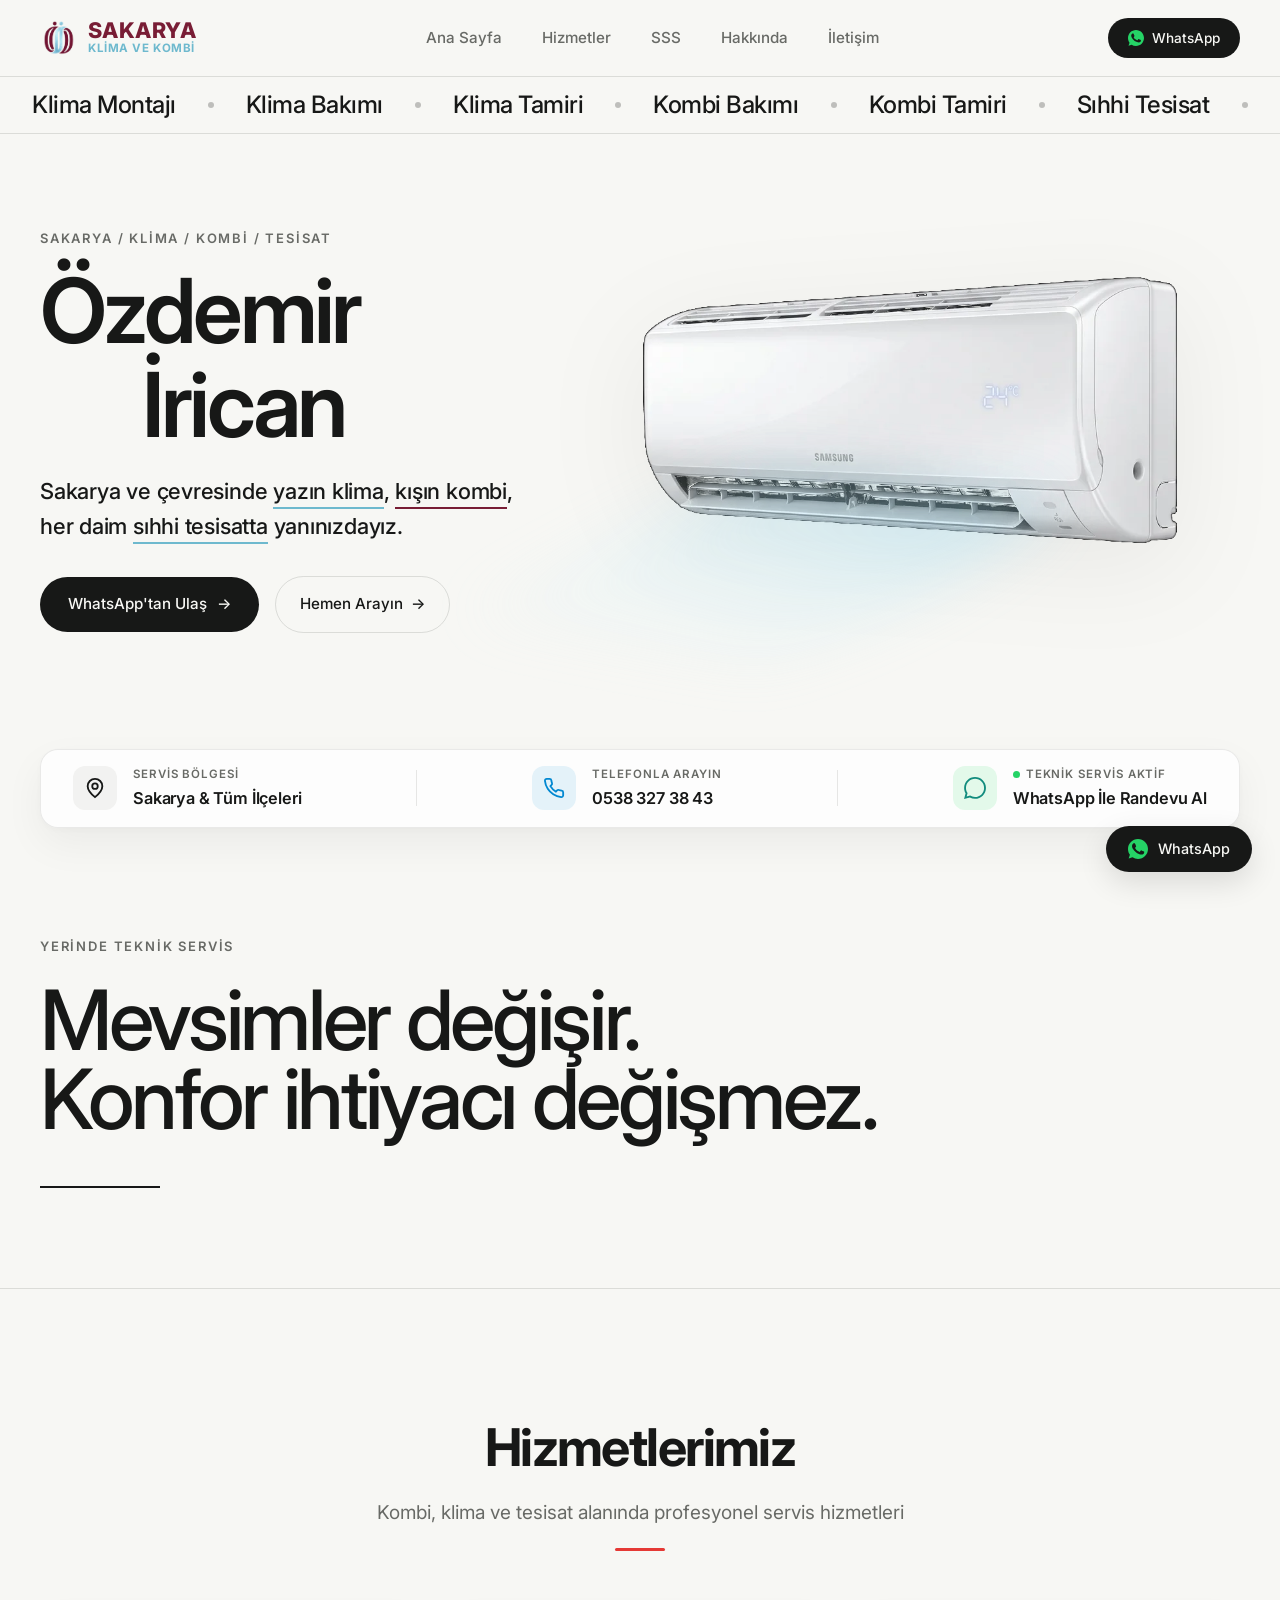
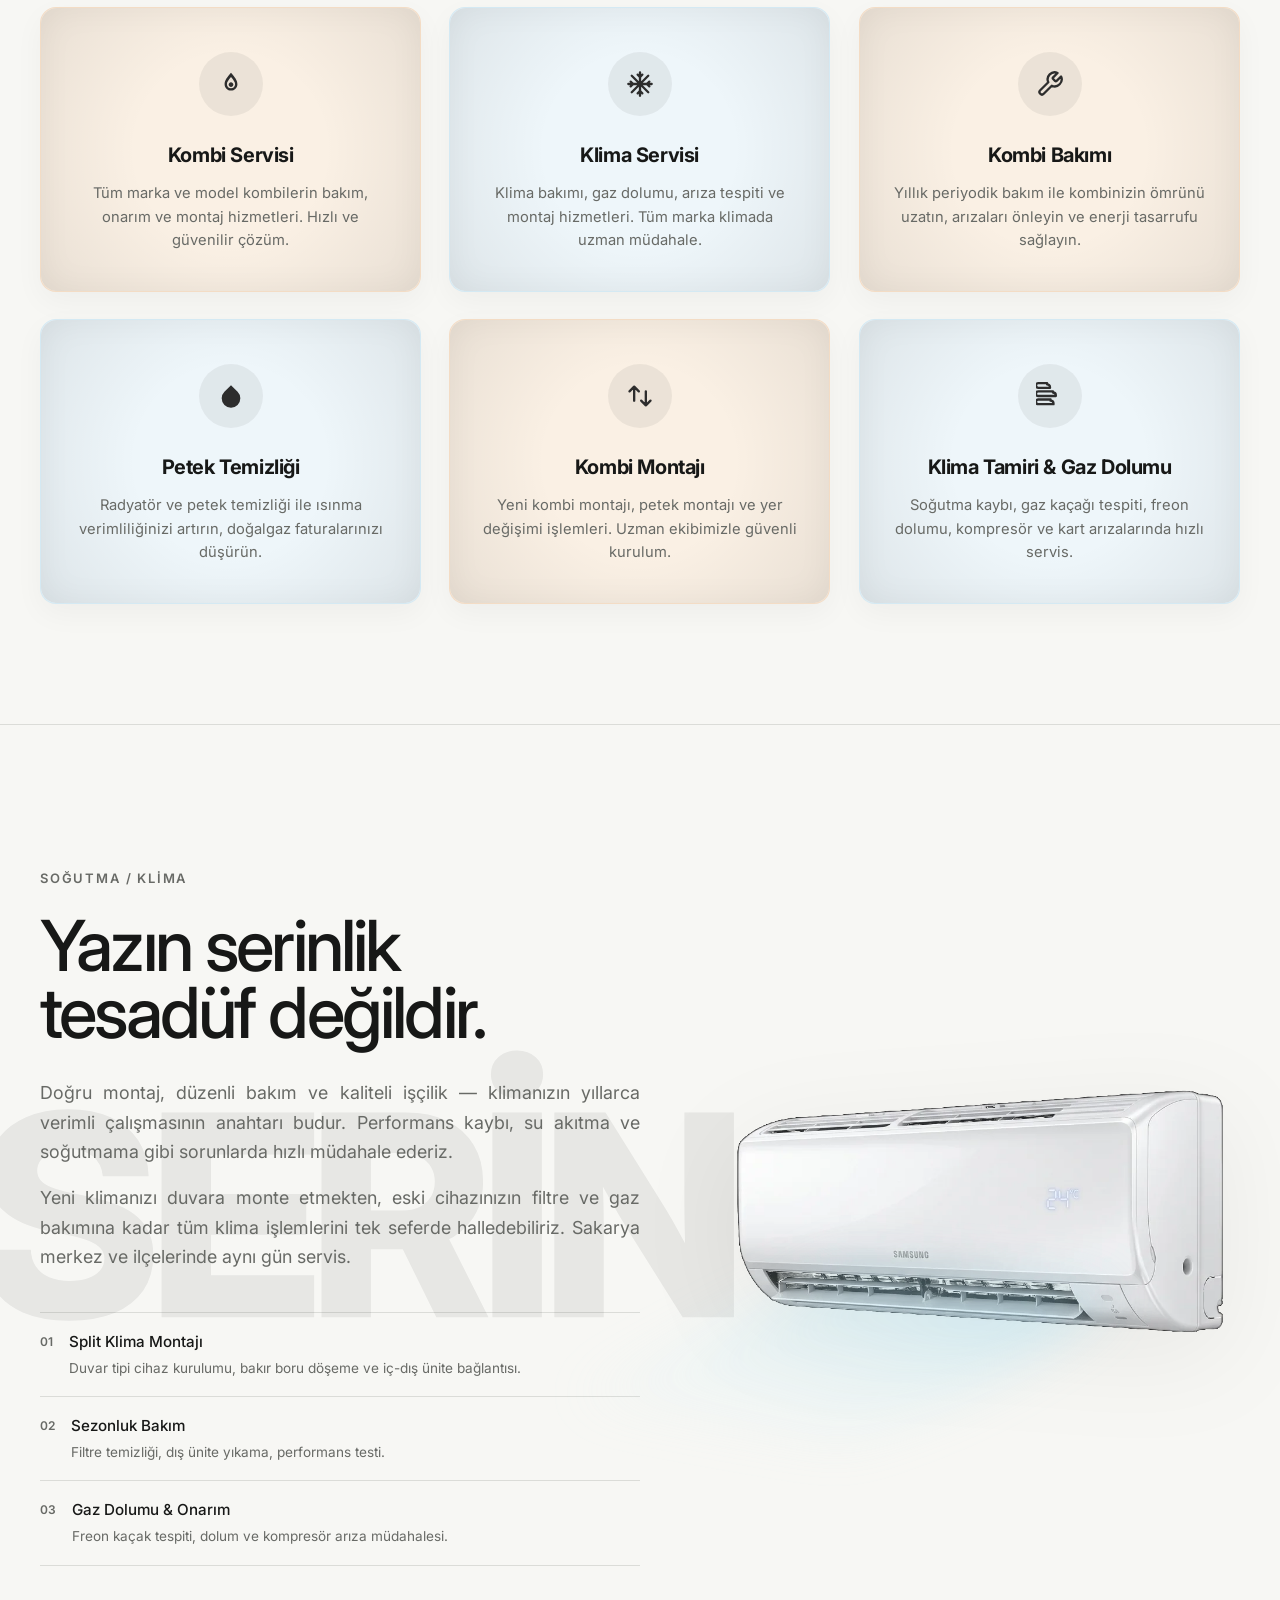
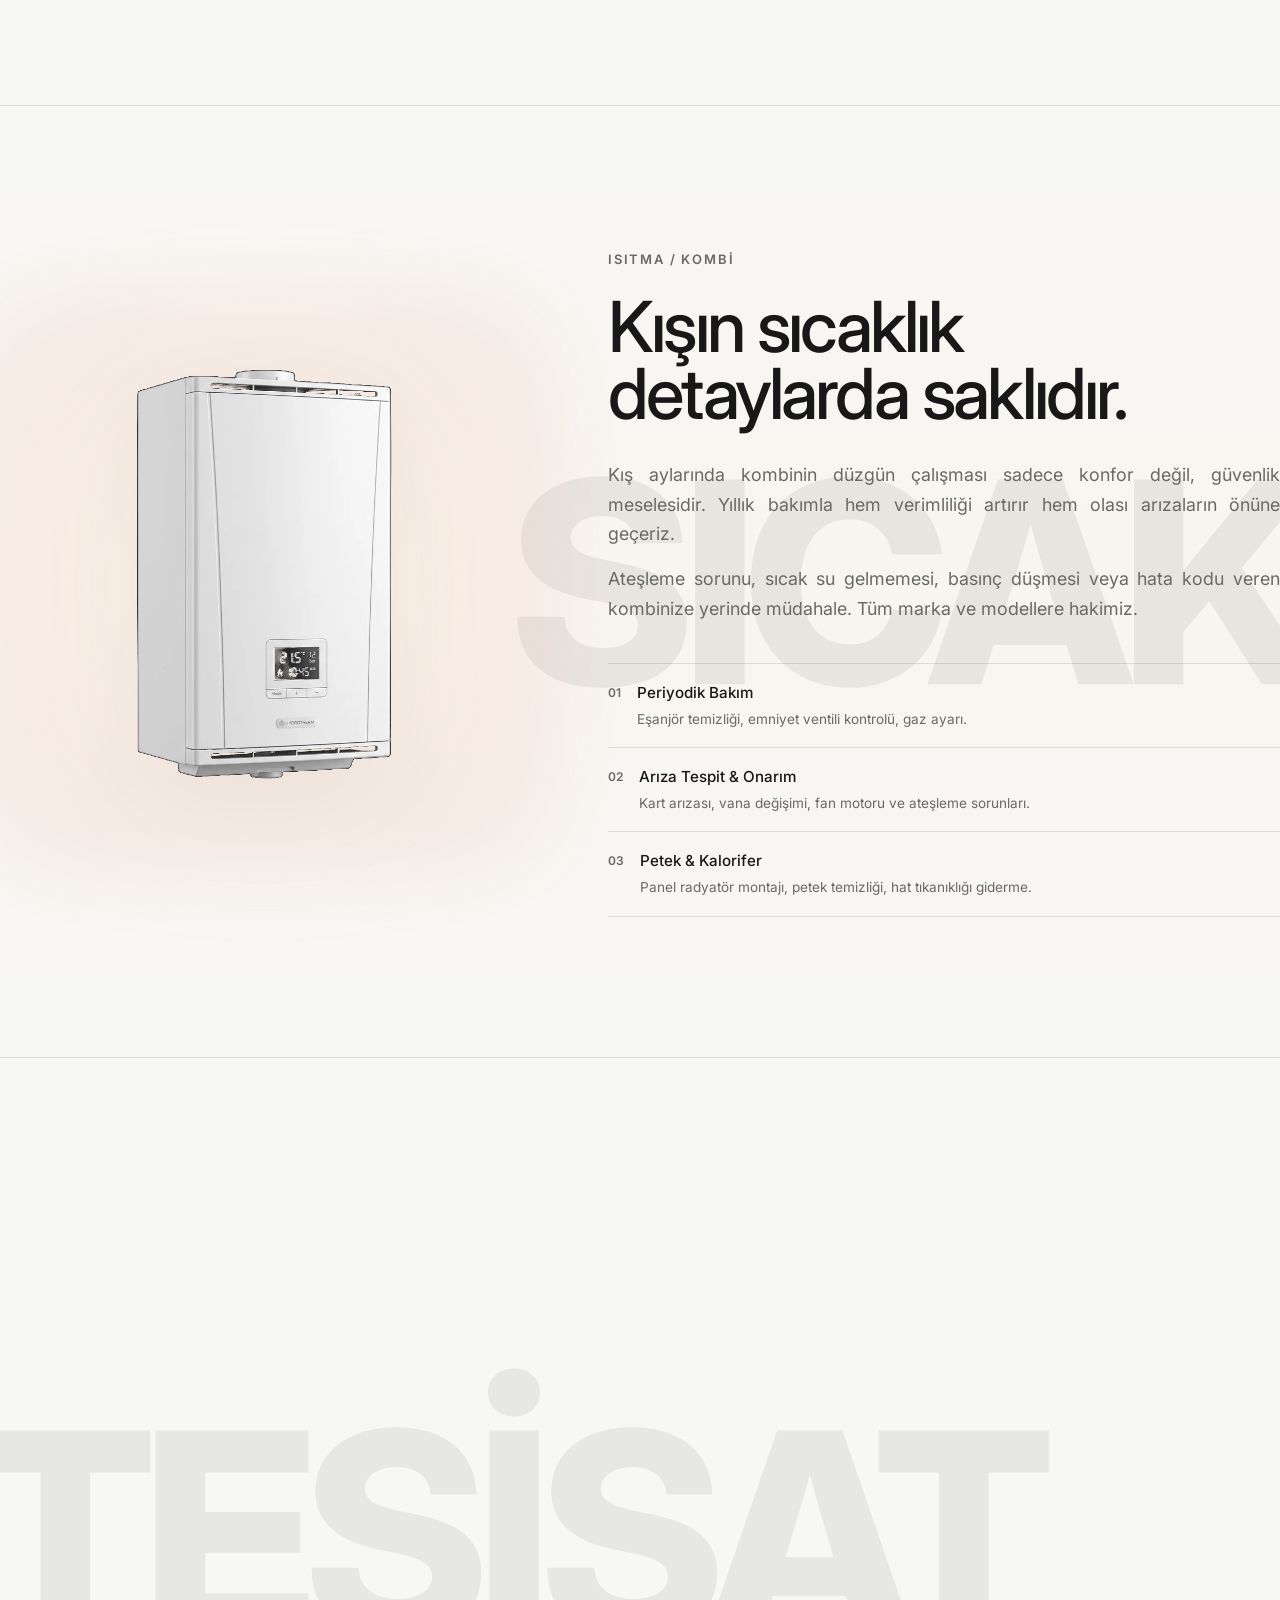
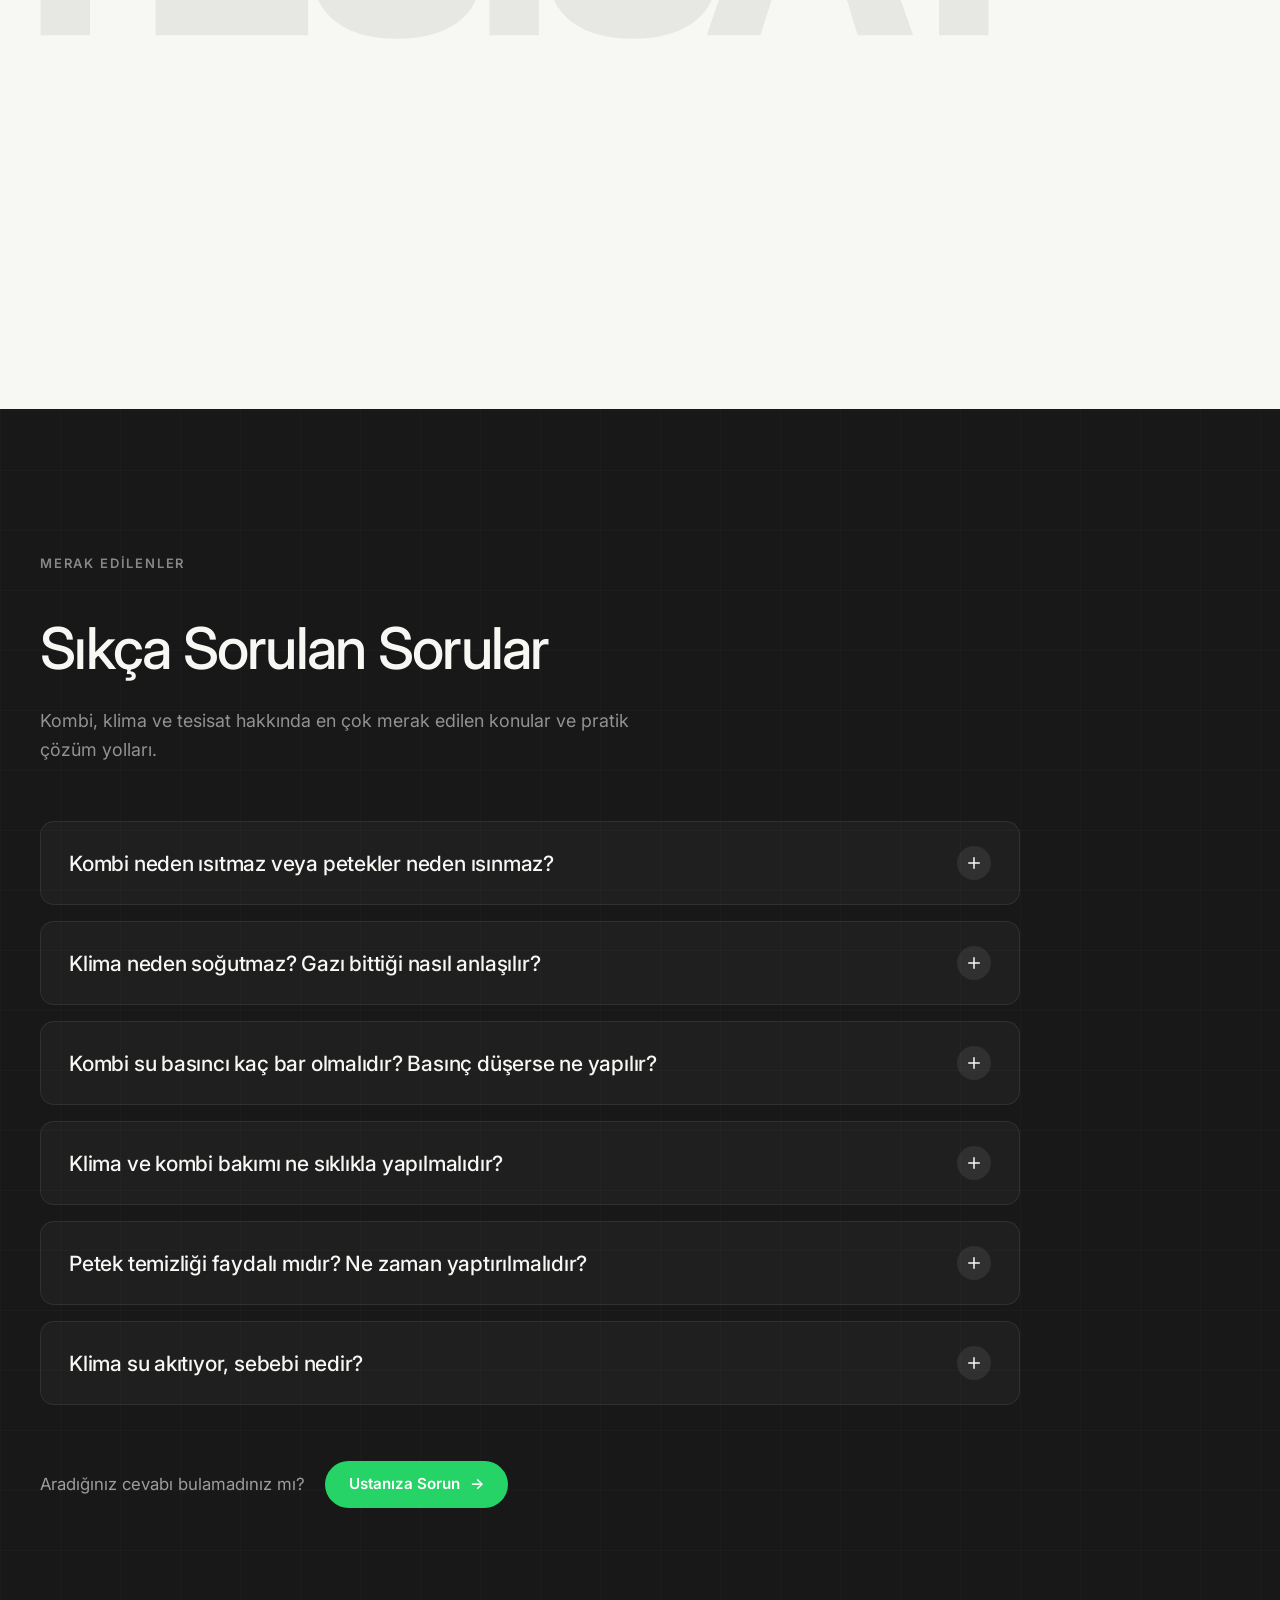
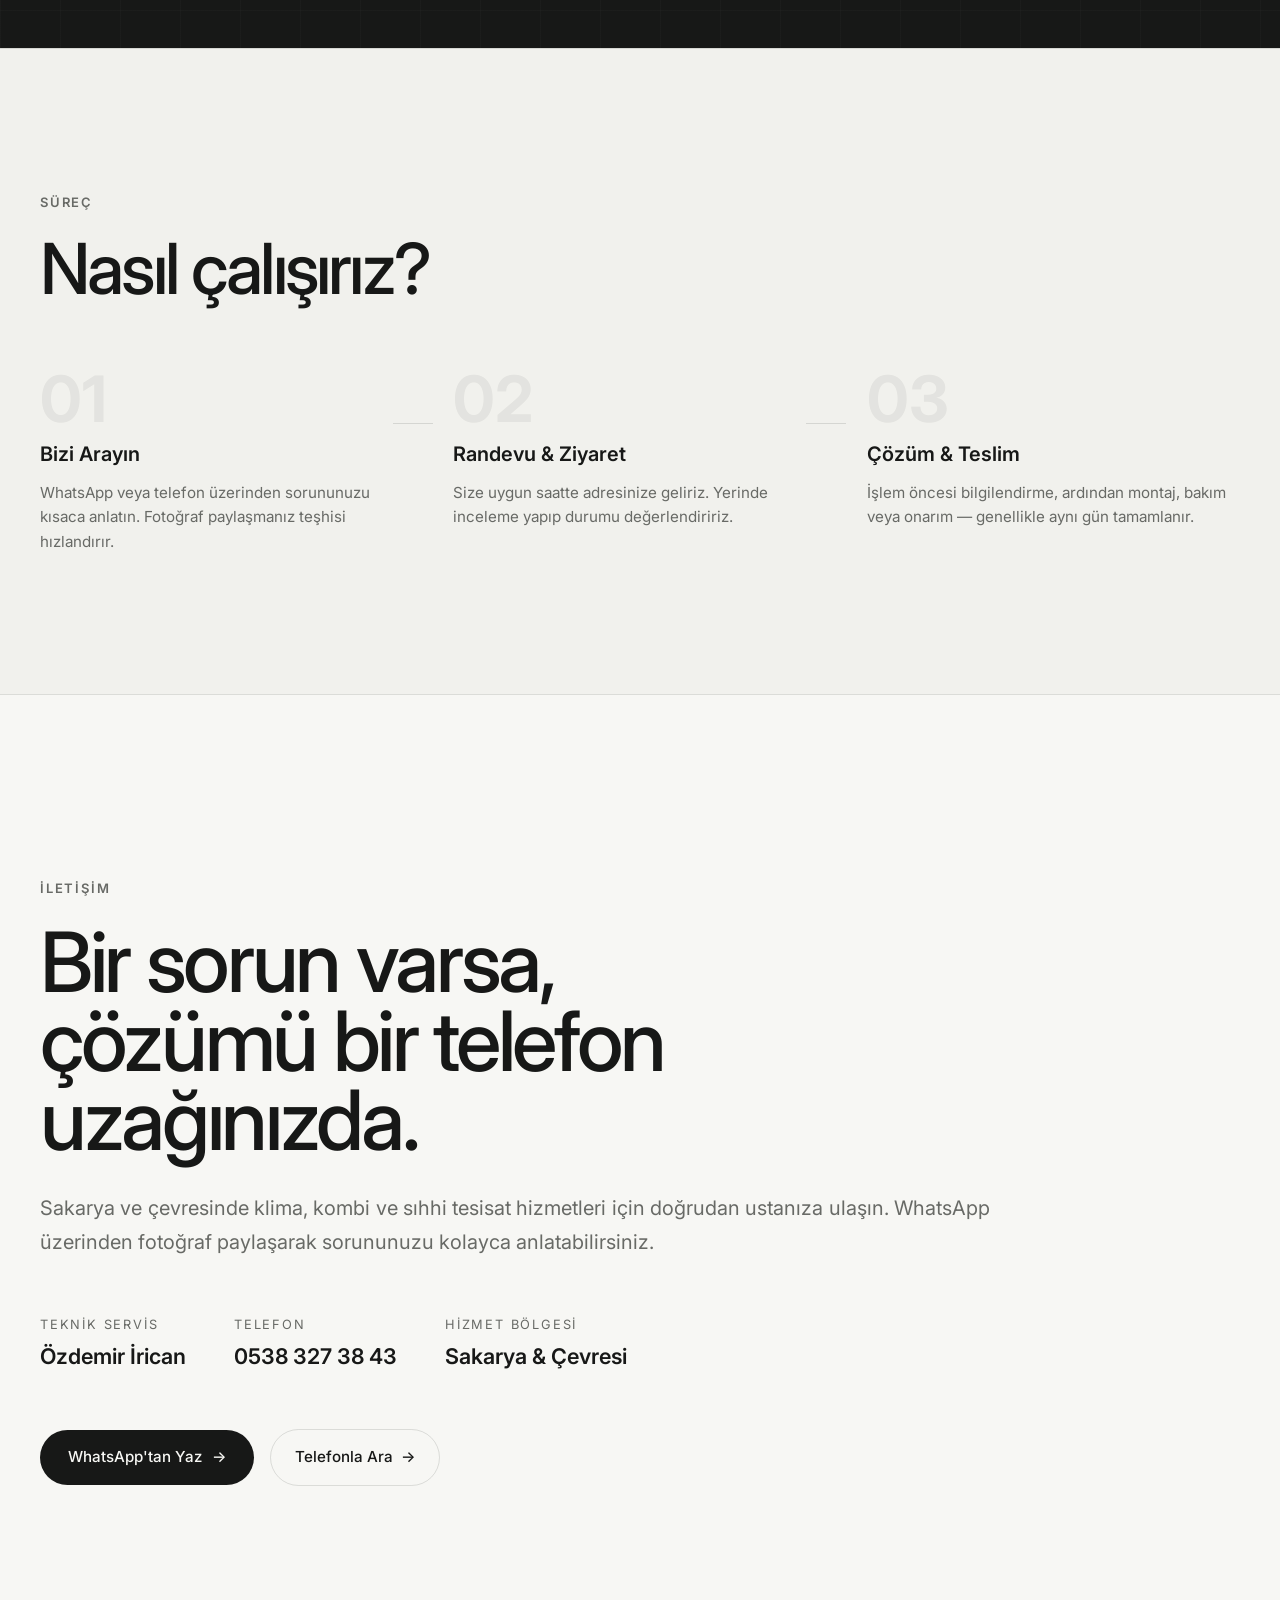
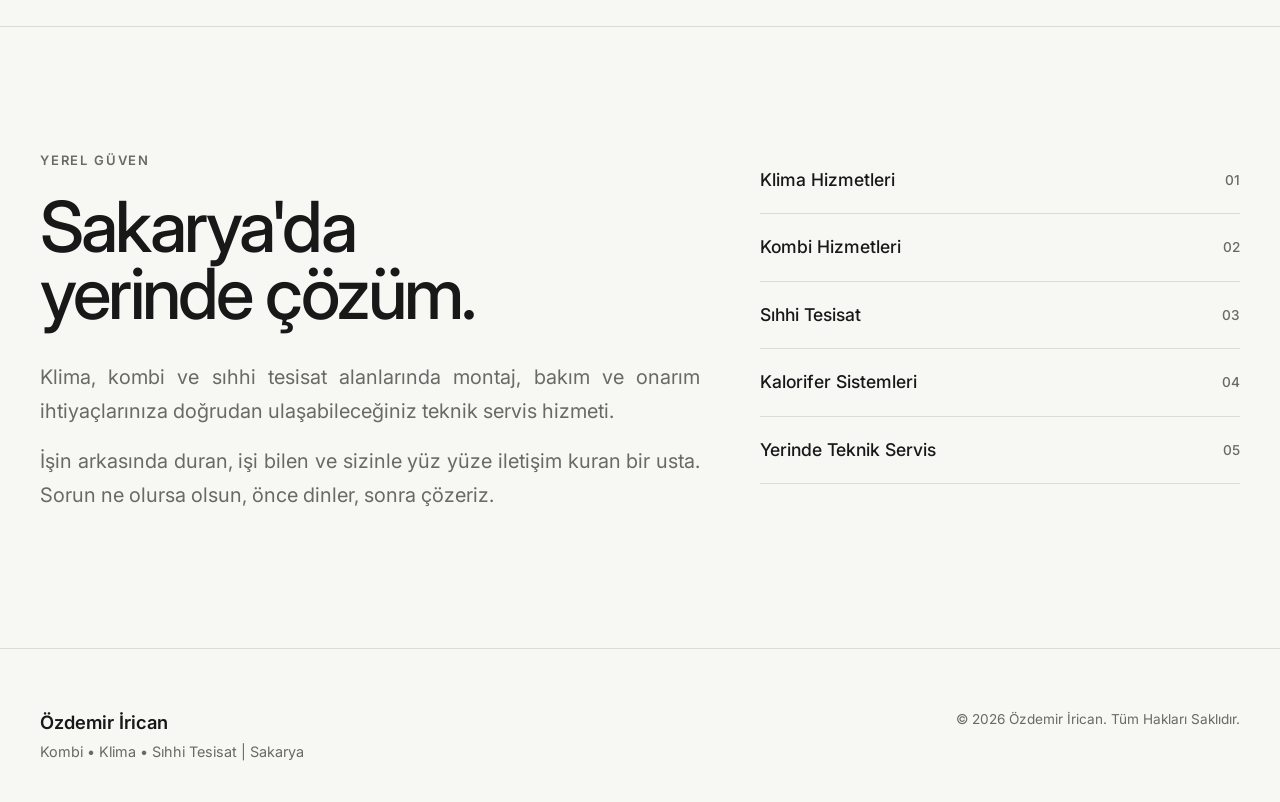
==== index.html @ ae712293 "Initial commit - Sakarya Klima ve Kombi" ====
<!DOCTYPE html>
<html lang="tr">

<head>
  <meta charset="UTF-8" />
  <meta name="viewport" content="width=device-width, initial-scale=1.0" />
  <title>Özdemir İrican | Sakarya Klima, Kombi ve Sıhhi Tesisat</title>

  <meta name="description"
    content="Sakarya'da klima montajı, klima bakımı, klima tamiri, kombi bakım ve onarımı ile sıhhi tesisat hizmetleri. Özdemir İrican ile iletişime geçin." />
  <meta name="keywords"
    content="kombi bakımı, kombi tamiri, klima montajı, klima tamiri, sıhhi tesisat, Sakarya, Özdemir İrican" />
  <meta name="author" content="Özdemir İrican" />

  <link rel="preconnect" href="https://fonts.googleapis.com">
  <link rel="preconnect" href="https://fonts.gstatic.com" crossorigin>
  <link href="https://fonts.googleapis.com/css2?family=Inter:wght@400;500;600;700&display=swap" rel="stylesheet">

  <link rel="stylesheet" href="css/style.css" />

  <script type="application/ld+json">
  {
    "@context": "https://schema.org",
    "@type": "LocalBusiness",
    "name": "Özdemir İrican — Kombi, Klima & Sıhhi Tesisat",
    "description": "Sakarya bölgesinde profesyonel klima montajı, klima bakımı, kombi tamiri, bakımı ve sıhhi tesisat çözümleri.",
    "telephone": "+905383273843",
    "areaServed": "Sakarya",
    "address": {
      "@type": "PostalAddress",
      "addressLocality": "Sakarya",
      "addressCountry": "TR"
    }
  }
  </script>

  <!-- Google SEO FAQ Schema (Sıkça Sorulan Sorular) -->
  <script type="application/ld+json">
  {
    "@context": "https://schema.org",
    "@type": "FAQPage",
    "mainEntity": [
      {
        "@type": "Question",
        "name": "Kombi neden ısıtmaz veya petekler neden ısınmaz?",
        "acceptedAnswer": {
          "@type": "Answer",
          "text": "Kombinizin ısıtmamasının temel nedenleri; su basıncının 1.5 bar altında olması, devirdaim pompası veya üç yollu vana arızası, tesisat filtrelerinin tıkanması veya radyatörlerde hava birikmesidir. Tesisatınızın havası alındıktan veya kombi bakımı yapıldıktan sonra sorun genellikle çözülür."
        }
      },
      {
        "@type": "Question",
        "name": "Klima neden soğutmaz? Gazı bittiği nasıl anlaşılır?",
        "acceptedAnswer": {
          "@type": "Answer",
          "text": "Klimanın soğutmamasının başlıca nedenleri; gaz (freon) eksilmesi veya kaçağı, hava filtrelerinin kirlenmesi, kompresör arızası ve dış ünite fan tıkanıklığıdır. Klima soğutmak yerine ılık üflüyorsa veya bakır borularda karlanma/buzlanma görülüyorsa gaz dolumu gerekebilir."
        }
      },
      {
        "@type": "Question",
        "name": "Kombi su basıncı kaç bar olmalıdır? Basınç düşerse ne yapılır?",
        "acceptedAnswer": {
          "@type": "Answer",
          "text": "İdeal kombi su basıncı 1.5 bar (1.2 - 1.8 bar arası) olmalıdır. Basınç 1 barın altına düştüğünde kombinin altındaki doldurma musluğu açılarak 1.5 bara kadar su basılmalıdır. Basınç sık sık düşüyorsa tesisatta su kaçağı veya genleşme tankında arıza olabilir."
        }
      },
      {
        "@type": "Question",
        "name": "Klima ve kombi bakımı ne sıklıkla yapılmalıdır?",
        "acceptedAnswer": {
          "@type": "Answer",
          "text": "Kombi bakımı yılda 1 kez kış öncesi (Eylül-Ekim), klima bakımı ise yaz öncesi (Nisan-Mayıs) yapılmalıdır. Periyodik bakım cihaz ömrünü uzatır, %20 ila %30 enerji tasarrufu sağlar ve büyük arızaları önler."
        }
      },
      {
        "@type": "Question",
        "name": "Petek temizliği faydalı mıdır? Ne zaman yaptırılmalıdır?",
        "acceptedAnswer": {
          "@type": "Answer",
          "text": "Evet, peteklerin alt kısmı soğuk kalıyorsa veya yakıt tüketimine rağmen ev yeterince ısınmıyorsa petek temizliği şarttır. 2 yılda bir ilaçlı ve makineli petek yıkama yapılması radyatör içindeki çamurlaşmayı temizler ve ısınma verimini artırır."
        }
      },
      {
        "@type": "Question",
        "name": "Klima su akıtıyor, sebebi nedir?",
        "acceptedAnswer": {
          "@type": "Answer",
          "text": "Klimanın iç ünitesinden su damlamasının en yaygın nedeni drenaj (tahliye) hortumunun tıkanması, eğiminin bozulması veya iç ünite filtrelerinin aşırı kirlenmesi sonucu peteklerin buz tutup erimesidir."
        }
      }
    ]
  }
  </script>
</head>

<body>

  <!-- Scroll Progress Bar -->
  <div class="scroll-progress"></div>

  <!-- ===== PRELOADER SCREEN ===== -->
  <div class="preloader-overlay" id="preloader">
    <div class="preloader-wrapper">
      <div class="water-drop-wrapper">
        <svg class="water-drop-svg" viewBox="0 0 100 130" xmlns="http://www.w3.org/2000/svg">
          <defs>
            <clipPath id="drop-clip">
              <!-- Water drop shape path -->
              <path d="M50,10 C50,10 90,65 90,90 C90,112 72,130 50,130 C28,130 10,112 10,90 C10,65 50,10 50,10 Z" />
            </clipPath>
            <linearGradient id="liquid-gradient" x1="0%" y1="100%" x2="0%" y2="0%">
              <stop offset="0%" stop-color="#01579B" />
              <stop offset="100%" stop-color="#0288D1" />
            </linearGradient>
          </defs>
          
          <!-- Clipped liquid filling with wave animation -->
          <g clip-path="url(#drop-clip)">
            <path class="liquid-wave" d="M-100,0 C-50,-12 0,12 50,0 C100,-12 150,12 200,0 V150 H-100 Z" fill="url(#liquid-gradient)" />
          </g>

          <!-- Outer drop outline (Rendered on top for crisp edge coverage) -->
          <path class="drop-outline" d="M50,10 C50,10 90,65 90,90 C90,112 72,130 50,130 C28,130 10,112 10,90 C10,65 50,10 50,10 Z" fill="none" stroke="#171817" stroke-width="4.5" stroke-linejoin="round" />
        </svg>
      </div>
      <div class="preloader-brand-text">ÖZDEMİR İRİCAN</div>
    </div>
  </div>

  <!-- Custom Cursor Follower (desktop) -->
  <div class="cursor-dot"></div>

  <!-- ===== HEADER ===== -->
  <header class="site-header" id="site-header">
    <div class="header-brand">
      <img src="assets/images/logo-icon.png" alt="Logo" class="brand-logo" />
      <div class="brand-text-wrapper">
        <span class="brand-title">SAKARYA</span>
        <span class="brand-subtitle">KLİMA VE KOMBİ</span>
      </div>
    </div>

    <nav class="header-nav">
      <a href="#hero" class="nav-link">Ana Sayfa</a>
      <a href="#hizmetler" class="nav-link">Hizmetler</a>
      <a href="#sss" class="nav-link">SSS</a>
      <a href="#about" class="nav-link">Hakkında</a>
      <a href="#iletisim" class="nav-link">İletişim</a>
    </nav>

    <a href="#" class="header-cta whatsapp-link">
      <svg viewBox="0 0 32 32" xmlns="http://www.w3.org/2000/svg">
        <path
          d="M16.004 0h-.008C7.174 0 0 7.176 0 16.004c0 3.5 1.128 6.744 3.046 9.378L1.054 31.29l6.118-1.958a15.923 15.923 0 008.832 2.666C24.826 31.998 32 24.822 32 15.996 32 7.172 24.826 0 16.004 0zm9.53 22.61c-.4 1.128-2.348 2.156-3.278 2.228-.876.066-1.694.396-5.696-1.184-4.846-1.912-7.926-6.87-8.166-7.19-.238-.32-1.95-2.594-1.95-4.948 0-2.354 1.234-3.51 1.672-3.992.44-.48.958-.602 1.278-.602.318 0 .638.002.918.016.294.016.69-.112 1.078.824.4.958 1.356 3.308 1.476 3.548.12.24.198.52.04.838-.16.32-.24.52-.478.798-.24.28-.504.624-.718.838-.24.24-.49.498-.21.978.28.48 1.242 2.052 2.668 3.322 1.834 1.634 3.38 2.14 3.86 2.38.48.24.76.2 1.04-.12.28-.32 1.198-1.394 1.518-1.874.318-.48.638-.398 1.078-.238.44.16 2.794 1.318 3.274 1.558.478.24.798.358.918.558.12.198.12 1.154-.28 2.282z" />
      </svg>
      <span>WhatsApp</span>
    </a>

    <!-- Mobile Hamburger Toggle Button -->
    <button class="mobile-menu-toggle" id="mobile-menu-toggle" aria-label="Menüyü Aç">
      <span></span>
      <span></span>
      <span></span>
    </button>
  </header>

  <!-- Mobile Drawer Menu Overlay -->
  <div class="mobile-menu-drawer" id="mobile-menu-drawer">
    <div class="mobile-menu-header">
      <div class="header-brand">
        <img src="assets/images/logo-icon.png" alt="Logo" class="brand-logo" />
        <div class="brand-text-wrapper">
          <span class="brand-title">SAKARYA</span>
          <span class="brand-subtitle">KLİMA VE KOMBİ</span>
        </div>
      </div>
      <button class="mobile-menu-close" id="mobile-menu-close" aria-label="Kapat">&times;</button>
    </div>
    <nav class="mobile-nav-links">
      <a href="#hero" class="mobile-nav-link">Ana Sayfa</a>
      <a href="#hizmetler" class="mobile-nav-link">Hizmetler</a>
      <a href="#klima-showcase" class="mobile-nav-link">Klima Servisi</a>
      <a href="#kombi-showcase" class="mobile-nav-link">Kombi Servisi</a>
      <a href="#tesisat-showcase" class="mobile-nav-link">Sıhhi Tesisat</a>
      <a href="#sss" class="mobile-nav-link">Sıkça Sorulan Sorular (SSS)</a>
      <a href="#iletisim" class="mobile-nav-link">İletişim</a>
    </nav>
    <div class="mobile-menu-footer">
      <a href="tel:+905383273843" class="btn-primary call-link" style="width: 100%; justify-content: center;">
        <span>Hemen Arayın</span>
      </a>
    </div>
  </div>

  <main>
    <!-- ===== MARQUEE TICKER ===== -->
    <div class="marquee-section">
      <div class="marquee-track">
        <div class="marquee-content">
          <span class="marquee-item">Klima Montajı</span>
          <span class="marquee-dot"></span>
          <span class="marquee-item">Klima Bakımı</span>
          <span class="marquee-dot"></span>
          <span class="marquee-item">Klima Tamiri</span>
          <span class="marquee-dot"></span>
          <span class="marquee-item">Kombi Bakımı</span>
          <span class="marquee-dot"></span>
          <span class="marquee-item">Kombi Tamiri</span>
          <span class="marquee-dot"></span>
          <span class="marquee-item">Sıhhi Tesisat</span>
          <span class="marquee-dot"></span>
          <span class="marquee-item">Kalorifer Sistemleri</span>
          <span class="marquee-dot"></span>
          <span class="marquee-item">Gaz Dolumu</span>
          <span class="marquee-dot"></span>
        </div>
        <div class="marquee-content">
          <span class="marquee-item">Klima Montajı</span>
          <span class="marquee-dot"></span>
          <span class="marquee-item">Klima Bakımı</span>
          <span class="marquee-dot"></span>
          <span class="marquee-item">Klima Tamiri</span>
          <span class="marquee-dot"></span>
          <span class="marquee-item">Kombi Bakımı</span>
          <span class="marquee-dot"></span>
          <span class="marquee-item">Kombi Tamiri</span>
          <span class="marquee-dot"></span>
          <span class="marquee-item">Sıhhi Tesisat</span>
          <span class="marquee-dot"></span>
          <span class="marquee-item">Kalorifer Sistemleri</span>
          <span class="marquee-dot"></span>
          <span class="marquee-item">Gaz Dolumu</span>
          <span class="marquee-dot"></span>
        </div>
      </div>
    </div>

    <!-- ===== HERO SECTION ===== -->
    <section class="hero-section" id="hero">
      <div class="container">
        <div class="hero-grid">

          <div class="hero-content">
            <span class="section-label">SAKARYA / KLİMA / KOMBİ / TESİSAT</span>

            <div class="hero-title-group">
              <span class="hero-title-line">
                <span class="hero-reveal-text">Özdemir</span>
              </span>
              <span class="hero-title-line offset">
                <span class="hero-reveal-text delay-1">İrican</span>
              </span>
            </div>

            <div class="hero-tagline reveal" style="--delay: 250ms;">
              Sakarya ve çevresinde <span class="tagline-accent">yazın klima</span>, <span class="tagline-accent warm">kışın kombi</span>, her daim <span class="tagline-accent">sıhhi tesisatta</span> yanınızdayız.
            </div>

            <div class="hero-actions reveal" style="--delay: 650ms;">
              <a href="#" class="btn-primary whatsapp-link">
                <span>WhatsApp'tan Ulaş</span>
                <span class="arrow">→</span>
              </a>
              <a href="tel:+905383273843" class="btn-secondary call-link">
                <span>Hemen Arayın</span>
                <span class="arrow">→</span>
              </a>
            </div>
          </div>

          <div class="hero-visual reveal" style="--delay: 500ms;">
            <div class="hero-img-wrapper">
              <div class="airflow-container">
                <svg class="airflow-svg" viewBox="0 0 660 440" fill="none" xmlns="http://www.w3.org/2000/svg">
                  <defs>
                    <!-- Blue light beam / Wind Cloud Haze Body Gradient -->
                    <linearGradient id="cloud-haze-gradient" x1="100%" y1="0%" x2="0%" y2="100%">
                      <stop offset="0%" stop-color="#8CD8F5" stop-opacity="0.8" />
                      <stop offset="35%" stop-color="#A8E4F8" stop-opacity="0.55" />
                      <stop offset="75%" stop-color="#D4F1F9" stop-opacity="0.25" />
                      <stop offset="100%" stop-color="#E8F8FC" stop-opacity="0" />
                    </linearGradient>

                    <!-- Cold Wave Stream Gradient — Softened opacity for cloud-like mist -->
                    <linearGradient id="cold-wave-gradient" x1="100%" y1="0%" x2="0%" y2="100%">
                      <stop offset="0%" stop-color="#8CD8F5" stop-opacity="0.75" />
                      <stop offset="45%" stop-color="#B8E6F7" stop-opacity="0.65" />
                      <stop offset="80%" stop-color="#D4F1F9" stop-opacity="0.3" />
                      <stop offset="100%" stop-color="#E8F8FC" stop-opacity="0" />
                    </linearGradient>
                  </defs>

                  <!-- Blue Light Beam / Volumetric Wind Cloud Body (hüzme gövdesi) -->
                  <path class="wind-cloud-aura"
                    d="M 180 275 Q 330 290, 480 305 Q 360 410, 180 470 Q -30 440, -120 420 Q 30 350, 180 275 Z" />

                  <!-- 14 Centered main vent streams: Soft misty waves over the blue light beam -->
                  <path class="airflow-wave wave-4" d="M 197 283 Q 117 327, 37 353 T -43 389 T -123 433" />
                  <path class="airflow-wave wave-5" d="M 217 285 Q 137 329, 57 355 T -23 391 T -103 435" />
                  <path class="airflow-wave wave-6" d="M 237 287 Q 157 331, 77 357 T -3 393 T -83 437" />
                  <path class="airflow-wave wave-7" d="M 257 289 Q 177 333, 97 359 T 17 395 T -63 439" />
                  <path class="airflow-wave wave-8" d="M 277 291 Q 197 335, 117 361 T 37 397 T -43 441" />
                  <path class="airflow-wave wave-9" d="M 297 293 Q 217 337, 137 363 T 57 399 T -23 443" />
                  <path class="airflow-wave wave-10" d="M 317 295 Q 237 339, 157 365 T 77 401 T -3 445" />
                  <path class="airflow-wave wave-11" d="M 337 297 Q 257 341, 177 367 T 97 403 T 17 447" />
                  <path class="airflow-wave wave-12" d="M 357 299 Q 277 343, 197 369 T 117 405 T 37 449" />
                  <path class="airflow-wave wave-13" d="M 377 301 Q 297 345, 217 371 T 137 407 T 57 451" />
                  <path class="airflow-wave wave-14" d="M 397 303 Q 317 347, 237 373 T 157 409 T 77 453" />
                  <path class="airflow-wave wave-15" d="M 417 305 Q 337 349, 257 375 T 177 411 T 97 455" />
                  <path class="airflow-wave wave-16" d="M 437 307 Q 357 351, 277 377 T 197 413 T 117 457" />
                  <path class="airflow-wave wave-17" d="M 457 309 Q 377 353, 297 379 T 217 415 T 137 459" />
                </svg>
              </div>
              <img src="assets/images/klima.webp" alt="Duvar tipi klima ünitesi" class="hero-img" data-parallax />
            </div>
          </div>

        </div>
      </div>
    </section>

    <!-- ===== QUICK CONTACT & LOCATION BAR (HERO - INTRO TRANSITION) ===== -->
    <div class="quick-contact-bar-wrapper reveal" style="--delay: 300ms;">
      <div class="container">
        <div class="quick-contact-bar">
          <!-- Item 1: Location -->
          <div class="contact-bar-item">
            <div class="contact-bar-icon">
              <svg viewBox="0 0 24 24" fill="none" stroke="currentColor" stroke-width="2">
                <path d="M12 2a8 8 0 0 0-8 8c0 5.25 8 12 8 12s8-6.75 8-12a8 8 0 0 0-8-8z" />
                <circle cx="12" cy="10" r="3" />
              </svg>
            </div>
            <div class="contact-bar-text">
              <span class="label">SERVİS BÖLGESİ</span>
              <span class="val">Sakarya & Tüm İlçeleri</span>
            </div>
          </div>

          <div class="contact-bar-divider"></div>

          <!-- Item 2: Phone Call -->
          <a href="#" class="contact-bar-item phone-link">
            <div class="contact-bar-icon phone-icon-bg">
              <svg viewBox="0 0 24 24" fill="none" stroke="currentColor" stroke-width="2">
                <path
                  d="M22 16.92v3a2 2 0 0 1-2.18 2 19.79 19.79 0 0 1-8.63-3.07 19.5 19.5 0 0 1-6-6 19.79 19.79 0 0 1-3.07-8.67A2 2 0 0 1 4.11 2h3a2 2 0 0 1 2 1.72 12.84 12.84 0 0 0 .7 2.81 2 2 0 0 1-.45 2.11L8.09 9.91a16 16 0 0 0 6 6l1.27-1.27a2 2 0 0 1 2.11-.45 12.84 12.84 0 0 0 2.81.7A2 2 0 0 1 22 16.92z" />
              </svg>
            </div>
            <div class="contact-bar-text">
              <span class="label">TELEFONLA ARAYIN</span>
              <span class="val phone-display-text">0555 000 00 00</span>
            </div>
          </a>

          <div class="contact-bar-divider"></div>

          <!-- Item 3: Status & WhatsApp -->
          <a href="#" class="contact-bar-item whatsapp-link">
            <div class="contact-bar-icon wa-icon-bg">
              <svg viewBox="0 0 24 24" fill="currentColor">
                <path
                  d="M.057 24l1.687-6.163c-1.041-1.804-1.588-3.849-1.587-5.946.003-6.556 5.338-11.891 11.893-11.891 3.181.001 6.167 1.24 8.413 3.488 2.245 2.248 3.481 5.236 3.48 8.414-.003 6.557-5.338 11.892-11.893 11.892-1.99-.001-3.951-.5-5.688-1.448l-6.305 1.654zm6.597-3.807c1.676.995 3.276 1.591 5.392 1.592 5.448 0 9.886-4.434 9.889-9.885.002-5.462-4.415-9.89-9.881-9.892-5.452 0-9.887 4.434-9.889 9.884-.001 2.225.651 3.891 1.746 5.634l-.999 3.648 3.742-.981z" />
              </svg>
            </div>
            <div class="contact-bar-text">
              <span class="label"><span class="pulse-dot"></span> TEKNİK SERVİS AKTİF</span>
              <span class="val">WhatsApp İle Randevu Al</span>
            </div>
          </a>
        </div>
      </div>
    </div>

    <!-- ===== INTRO SECTION ===== -->
    <section class="intro-section">
      <div class="container">
        <span class="section-label reveal">YERİNDE TEKNİK SERVİS</span>
        <h2 class="intro-title reveal" style="--delay: 200ms;">
          Mevsimler değişir.<br />
          Konfor ihtiyacı değişmez.
        </h2>
        <div class="intro-line-draw reveal" style="--delay: 500ms;"></div>
      </div>
    </section>



    <!-- ===== HİZMETLER BÖLÜMÜ ===== -->
    <section class="services-section" id="hizmetler">
      <div class="container">
        <div class="services-header reveal">
          <h2 class="services-title">Hizmetlerimiz</h2>
          <p class="services-subtitle">Kombi, klima ve tesisat alanında profesyonel servis hizmetleri</p>
          <div class="services-title-accent"></div>
        </div>

        <div class="services-grid">
          <!-- Kombi Servisi (Kırmızı Tema) -->
          <a href="#" class="service-card whatsapp-link reveal" data-category="kombi" data-theme="red"
            style="--delay: 0ms;">
            <div class="service-card-top-bar"></div>
            <div class="service-icon-badge">
              <svg class="service-icon" viewBox="0 0 24 24" fill="currentColor">
                <path
                  d="M12 2.25c-3.1 3.5-5.5 6.45-5.5 9.9 0 3.03 2.46 5.5 5.5 5.5s5.5-2.47 5.5-5.5c0-3.45-2.4-6.4-5.5-9.9zm0 13.4c-1.93 0-3.5-1.57-3.5-3.5 0-1.8 1.4-3.8 3.5-6.2 2.1 2.4 3.5 4.4 3.5 6.2 0 1.93-1.57 3.5-3.5 3.5z" />
                <path d="M12 10.5c-1.1 0-2 .9-2 2s.9 2 2 2 2-.9 2-2-.9-2-2-2z" />
              </svg>
            </div>
            <h3 class="service-card-title">Kombi Servisi</h3>
            <p class="service-card-desc">Tüm marka ve model kombilerin bakım, onarım ve montaj hizmetleri. Hızlı ve
              güvenilir çözüm.</p>
          </a>

          <!-- Klima Servisi (Mavi Tema) -->
          <a href="#" class="service-card whatsapp-link reveal" data-category="klima" data-theme="blue"
            style="--delay: 100ms;">
            <div class="service-card-top-bar"></div>
            <div class="service-icon-badge">
              <svg class="service-icon" viewBox="0 0 24 24" fill="none" stroke="currentColor" stroke-width="2">
                <path d="M12 2v20M2 12h20M4.93 4.93l14.14 14.14M19.07 4.93L4.93 19.07" stroke-linecap="round" />
                <path d="M12 6l-2-2M12 6l2-2M12 18l-2 2M12 18l2 2M6 12l-2-2M6 12l-2 2M18 12l2-2M18 12l2 2"
                  stroke-linecap="round" />
              </svg>
            </div>
            <h3 class="service-card-title">Klima Servisi</h3>
            <p class="service-card-desc">Klima bakımı, gaz dolumu, arıza tespiti ve montaj hizmetleri. Tüm marka klimada
              uzman müdahale.</p>
          </a>

          <!-- Kombi Bakımı (Kırmızı Tema) -->
          <a href="#" class="service-card whatsapp-link reveal" data-category="kombi" data-theme="red"
            style="--delay: 200ms;">
            <div class="service-card-top-bar"></div>
            <div class="service-icon-badge">
              <svg class="service-icon" viewBox="0 0 24 24" fill="none" stroke="currentColor" stroke-width="2">
                <path
                  d="M14.7 6.3a1 1 0 0 0 0 1.4l1.6 1.6a1 1 0 0 0 1.4 0l3.77-3.77a6 6 0 0 1-7.94 7.94l-6.91 6.91a2.12 2.12 0 0 1-3-3l6.91-6.91a6 6 0 0 1 7.94-7.94l-3.76 3.76z"
                  stroke-linecap="round" stroke-linejoin="round" />
              </svg>
            </div>
            <h3 class="service-card-title">Kombi Bakımı</h3>
            <p class="service-card-desc">Yıllık periyodik bakım ile kombinizin ömrünü uzatın, arızaları önleyin ve
              enerji tasarrufu sağlayın.</p>
          </a>

          <!-- Petek Temizliği (Mavi Tema) -->
          <a href="#" class="service-card whatsapp-link reveal" data-category="tesisat" data-theme="blue"
            style="--delay: 300ms;">
            <div class="service-card-top-bar"></div>
            <div class="service-icon-badge">
              <svg class="service-icon" viewBox="0 0 24 24" fill="currentColor">
                <path d="M12 2.69l5.66 5.66a8 8 0 1 1-11.31 0z" />
              </svg>
            </div>
            <h3 class="service-card-title">Petek Temizliği</h3>
            <p class="service-card-desc">Radyatör ve petek temizliği ile ısınma verimliliğinizi artırın, doğalgaz
              faturalarınızı düşürün.</p>
          </a>

          <!-- Kombi Montajı (Kırmızı Tema) -->
          <a href="#" class="service-card whatsapp-link reveal" data-category="kombi" data-theme="red"
            style="--delay: 400ms;">
            <div class="service-card-top-bar"></div>
            <div class="service-icon-badge">
              <svg class="service-icon" viewBox="0 0 24 24" fill="none" stroke="currentColor" stroke-width="2">
                <path d="M7 16V4M7 4L3 8M7 4L11 8M17 8V20M17 20L21 16M17 20L13 16" stroke-linecap="round"
                  stroke-linejoin="round" />
              </svg>
            </div>
            <h3 class="service-card-title">Kombi Montajı</h3>
            <p class="service-card-desc">Yeni kombi montajı, petek montajı ve yer değişimi işlemleri. Uzman ekibimizle
              güvenli kurulum.</p>
          </a>

          <!-- Klima Tamiri & Gaz Dolumu (Mavi Tema) -->
          <a href="#" class="service-card whatsapp-link reveal" data-category="klima" data-theme="blue"
            style="--delay: 500ms;">
            <div class="service-card-top-bar"></div>
            <div class="service-icon-badge">
              <svg class="service-icon" viewBox="0 0 24 24" fill="none" stroke="currentColor" stroke-width="2">
                <path
                  d="M9.5 2A2.5 2.5 0 0 1 12 4.5v.5H2a2 2 0 0 1 0-4h7.5zM14.5 9A2.5 2.5 0 0 1 17 11.5v.5H2a2 2 0 0 1 0-4h12.5zM12.5 16A2.5 2.5 0 0 1 15 18.5v.5H2a2 2 0 0 1 0-4h10.5z"
                  stroke-linecap="round" stroke-linejoin="round" />
              </svg>
            </div>
            <h3 class="service-card-title">Klima Tamiri & Gaz Dolumu</h3>
            <p class="service-card-desc">Soğutma kaybı, gaz kaçağı tespiti, freon dolumu, kompresör ve kart arızalarında
              hızlı servis.</p>
          </a>
        </div>
      </div>
    </section>

    <!-- ===== KLİMA SHOWCASE ===== -->
    <section class="showcase-section" id="klima-showcase">
      <div class="decorative-huge-text">SERİN</div>
      <div class="container">
        <div class="showcase-grid">

          <div class="showcase-content">
            <span class="section-label reveal">SOĞUTMA / KLİMA</span>
            <div class="card-mobile-img">
              <img src="assets/images/klima.webp" alt="Klima" />
            </div>
            <h2 class="showcase-title reveal" style="--delay: 150ms;">
              Yazın serinlik<br />tesadüf değildir.
            </h2>
            <div class="showcase-body">
              <p class="body-text reveal" style="--delay: 300ms;">
                Doğru montaj, düzenli bakım ve kaliteli işçilik — klimanızın yıllarca verimli çalışmasının anahtarı
                budur. Performans kaybı, su akıtma ve soğutmama gibi sorunlarda hızlı müdahale ederiz.
              </p>
              <p class="body-text reveal" style="--delay: 400ms;">
                Yeni klimanızı duvara monte etmekten, eski cihazınızın filtre ve gaz bakımına kadar tüm klima
                işlemlerini tek seferde halledebiliriz. Sakarya merkez ve ilçelerinde aynı gün servis.
              </p>
            </div>

            <div class="showcase-features reveal" style="--delay: 500ms;">
              <div class="showcase-feature-item">
                <span class="feat-num">01</span>
                <div>
                  <div class="feat-text">Split Klima Montajı</div>
                  <div class="feat-desc">Duvar tipi cihaz kurulumu, bakır boru döşeme ve iç-dış ünite bağlantısı.</div>
                </div>
              </div>
              <div class="showcase-feature-item">
                <span class="feat-num">02</span>
                <div>
                  <div class="feat-text">Sezonluk Bakım</div>
                  <div class="feat-desc">Filtre temizliği, dış ünite yıkama, performans testi.</div>
                </div>
              </div>
              <div class="showcase-feature-item">
                <span class="feat-num">03</span>
                <div>
                  <div class="feat-text">Gaz Dolumu & Onarım</div>
                  <div class="feat-desc">Freon kaçak tespiti, dolum ve kompresör arıza müdahalesi.</div>
                </div>
              </div>
            </div>
          </div>

          <div class="showcase-visual reveal-right" style="--delay: 400ms;">
            <div class="hero-img-wrapper">
              <div class="airflow-container">
                <svg class="airflow-svg" viewBox="0 0 660 440" fill="none" xmlns="http://www.w3.org/2000/svg">
                  <defs>
                    <!-- Blue light beam / Wind Cloud Haze Body Gradient -->
                    <linearGradient id="cloud-haze-gradient-showcase" x1="100%" y1="0%" x2="0%" y2="100%">
                      <stop offset="0%" stop-color="#8CD8F5" stop-opacity="0.8" />
                      <stop offset="35%" stop-color="#A8E4F8" stop-opacity="0.55" />
                      <stop offset="75%" stop-color="#D4F1F9" stop-opacity="0.25" />
                      <stop offset="100%" stop-color="#E8F8FC" stop-opacity="0" />
                    </linearGradient>

                    <!-- Cold Wave Stream Gradient — Softened opacity for cloud-like mist -->
                    <linearGradient id="cold-wave-gradient-showcase" x1="100%" y1="0%" x2="0%" y2="100%">
                      <stop offset="0%" stop-color="#8CD8F5" stop-opacity="0.75" />
                      <stop offset="45%" stop-color="#B8E6F7" stop-opacity="0.65" />
                      <stop offset="80%" stop-color="#D4F1F9" stop-opacity="0.3" />
                      <stop offset="100%" stop-color="#E8F8FC" stop-opacity="0" />
                    </linearGradient>
                  </defs>

                  <!-- Blue Light Beam / Volumetric Wind Cloud Body (hüzme gövdesi) -->
                  <path class="wind-cloud-aura" style="fill: url(#cloud-haze-gradient-showcase);"
                    d="M 180 275 Q 330 290, 480 305 Q 360 410, 180 470 Q -30 440, -120 420 Q 30 350, 180 275 Z" />

                  <!-- 14 Centered main vent streams: Soft misty waves over the blue light beam -->
                  <path class="airflow-wave wave-4" style="stroke: url(#cold-wave-gradient-showcase);" d="M 197 283 Q 117 327, 37 353 T -43 389 T -123 433" />
                  <path class="airflow-wave wave-5" style="stroke: url(#cold-wave-gradient-showcase);" d="M 217 285 Q 137 329, 57 355 T -23 391 T -103 435" />
                  <path class="airflow-wave wave-6" style="stroke: url(#cold-wave-gradient-showcase);" d="M 237 287 Q 157 331, 77 357 T -3 393 T -83 437" />
                  <path class="airflow-wave wave-7" style="stroke: url(#cold-wave-gradient-showcase);" d="M 257 289 Q 177 333, 97 359 T 17 395 T -63 439" />
                  <path class="airflow-wave wave-8" style="stroke: url(#cold-wave-gradient-showcase);" d="M 277 291 Q 197 335, 117 361 T 37 397 T -43 441" />
                  <path class="airflow-wave wave-9" style="stroke: url(#cold-wave-gradient-showcase);" d="M 297 293 Q 217 337, 137 363 T 57 399 T -23 443" />
                  <path class="airflow-wave wave-10" style="stroke: url(#cold-wave-gradient-showcase);" d="M 317 295 Q 237 339, 157 365 T 77 401 T -3 445" />
                  <path class="airflow-wave wave-11" style="stroke: url(#cold-wave-gradient-showcase);" d="M 337 297 Q 257 341, 177 367 T 97 403 T 17 447" />
                  <path class="airflow-wave wave-12" style="stroke: url(#cold-wave-gradient-showcase);" d="M 357 299 Q 277 343, 197 369 T 117 405 T 37 449" />
                  <path class="airflow-wave wave-13" style="stroke: url(#cold-wave-gradient-showcase);" d="M 377 301 Q 297 345, 217 371 T 137 407 T 57 451" />
                  <path class="airflow-wave wave-14" style="stroke: url(#cold-wave-gradient-showcase);" d="M 397 303 Q 317 347, 237 373 T 157 409 T 77 453" />
                  <path class="airflow-wave wave-15" style="stroke: url(#cold-wave-gradient-showcase);" d="M 417 305 Q 337 349, 257 375 T 177 411 T 97 455" />
                  <path class="airflow-wave wave-16" style="stroke: url(#cold-wave-gradient-showcase);" d="M 437 307 Q 357 351, 277 377 T 197 413 T 117 457" />
                  <path class="airflow-wave wave-17" style="stroke: url(#cold-wave-gradient-showcase);" d="M 457 309 Q 377 353, 297 379 T 217 415 T 137 459" />
                </svg>
              </div>
              <img src="assets/images/klima.webp" alt="Duvar tipi klima ünitesi" class="hero-img" data-parallax />
            </div>
          </div>

        </div>
      </div>
    </section>

    <!-- ===== KOMBİ SHOWCASE ===== -->
    <section class="showcase-section kombi-theme" id="kombi-showcase">
      <div class="decorative-huge-text">SICAK</div>
      <div class="container">
        <div class="showcase-grid reversed">

          <div class="showcase-visual reveal-left" style="--delay: 400ms;">
            <div class="kombi-visual-wrapper">
              <div class="kombi-warm-aura"></div>
              <img src="assets/images/kombi.webp" alt="Ev tipi kombi" class="showcase-img" data-parallax style="position: relative; z-index: 2;" />
            </div>
          </div>

          <div class="showcase-content">
            <span class="section-label reveal">ISITMA / KOMBİ</span>
            <div class="card-mobile-img">
              <img src="assets/images/kombi.webp" alt="Kombi" />
            </div>
            <h2 class="showcase-title reveal" style="--delay: 150ms;">
              Kışın sıcaklık<br />detaylarda saklıdır.
            </h2>
            <div class="showcase-body">
              <p class="body-text reveal" style="--delay: 300ms;">
                Kış aylarında kombinin düzgün çalışması sadece konfor değil, güvenlik meselesidir. Yıllık bakımla hem
                verimliliği artırır hem olası arızaların önüne geçeriz.
              </p>
              <p class="body-text reveal" style="--delay: 400ms;">
                Ateşleme sorunu, sıcak su gelmemesi, basınç düşmesi veya hata kodu veren kombinize yerinde müdahale. Tüm
                marka ve modellere hakimiz.
              </p>
            </div>

            <div class="showcase-features reveal" style="--delay: 500ms;">
              <div class="showcase-feature-item">
                <span class="feat-num">01</span>
                <div>
                  <div class="feat-text">Periyodik Bakım</div>
                  <div class="feat-desc">Eşanjör temizliği, emniyet ventili kontrolü, gaz ayarı.</div>
                </div>
              </div>
              <div class="showcase-feature-item">
                <span class="feat-num">02</span>
                <div>
                  <div class="feat-text">Arıza Tespit & Onarım</div>
                  <div class="feat-desc">Kart arızası, vana değişimi, fan motoru ve ateşleme sorunları.</div>
                </div>
              </div>
              <div class="showcase-feature-item">
                <span class="feat-num">03</span>
                <div>
                  <div class="feat-text">Petek & Kalorifer</div>
                  <div class="feat-desc">Panel radyatör montajı, petek temizliği, hat tıkanıklığı giderme.</div>
                </div>
              </div>
            </div>
          </div>

        </div>
      </div>
    </section>

    <!-- ===== TESİSAT SHOWCASE ===== -->
    <section class="showcase-section" id="tesisat-showcase">
      <div class="decorative-huge-text">TESİSAT</div>
      <div class="container">
        <div class="showcase-grid">

          <div class="showcase-content">
            <span class="section-label reveal">TESİSAT / KALORİFER</span>
            <div class="card-mobile-img">
              <img src="assets/images/kalorifer.webp" alt="Tesisat" />
            </div>
            <h2 class="showcase-title reveal" style="--delay: 150ms;">
              Duvarın arkasındaki<br />sistem de önemlidir.
            </h2>
            <div class="showcase-body">
              <p class="body-text reveal" style="--delay: 300ms;">
                Su tesisatı, bağlantılar ve kalorifer hattı — gözden uzak ama evin en kritik altyapısıdır. Sızıntı
                tespitinden yeni hat döşemeye, tıkanıklık açmadan petek değişimine kadar tüm tesisat işlerinizi çözeriz.
              </p>
              <p class="body-text reveal" style="--delay: 400ms;">
                Banyo, mutfak ve ıslak hacim tadilatlarında komple tesisat yenileme yapabilir; eski binalarda boru hattı
                revizyonu gerçekleştirebiliriz.
              </p>
            </div>

            <div class="showcase-features reveal" style="--delay: 500ms;">
              <div class="showcase-feature-item">
                <span class="feat-num">01</span>
                <div>
                  <div class="feat-text">Petek & Kalorifer Bakımı</div>
                  <div class="feat-desc">İlaçlı petek yıkama, radyatör havası alma ve ısınmayan petek çözümleri.</div>
                </div>
              </div>
              <div class="showcase-feature-item">
                <span class="feat-num">02</span>
                <div>
                  <div class="feat-text">Su Kaçağı Tespiti</div>
                  <div class="feat-desc">Kırmadan dökmeden termal ve akustik cihazlarla sızıntı tespiti.</div>
                </div>
              </div>
              <div class="showcase-feature-item">
                <span class="feat-num">03</span>
                <div>
                  <div class="feat-text">Sıhhi Tesisat Yenileme</div>
                  <div class="feat-desc">Temiz/atık su boru döşeme, lavabo, batarya ve armatür montajı.</div>
                </div>
              </div>
            </div>
          </div>

          <div class="showcase-visual reveal-right" style="--delay: 400ms;">
            <img src="assets/images/kalorifer.webp" alt="Kalorifer ve tesisat sistemi" class="showcase-img"
              data-parallax />
          </div>

        </div>
      </div>
    </section>

    <!-- ===== SSS (SIKÇA SORULAN SORULAR) SECTION ===== -->
    <section class="faq-section" id="sss">
      <div class="container">
        <div class="faq-header">
          <span class="section-label reveal">MERAK EDİLENLER</span>
          <h2 class="faq-title reveal" style="--delay: 150ms;">
            Sıkça Sorulan Sorular
          </h2>
          <p class="faq-subtitle reveal" style="--delay: 300ms;">
            Kombi, klima ve tesisat hakkında en çok merak edilen konular ve pratik çözüm yolları.
          </p>
        </div>

        <div class="faq-accordion-wrapper reveal-scale" style="--delay: 400ms;">
          <!-- Item 1 -->
          <div class="faq-item">
            <button class="faq-trigger" aria-expanded="false">
              <span class="faq-question">Kombi neden ısıtmaz veya petekler neden ısınmaz?</span>
              <span class="faq-icon">
                <svg viewBox="0 0 24 24" fill="none" stroke="currentColor" stroke-width="2">
                  <path d="M12 5v14M5 12h14" stroke-linecap="round" stroke-linejoin="round" />
                </svg>
              </span>
            </button>
            <div class="faq-content">
              <div class="faq-content-inner">
                <p>Kombinizin ısıtmamasının temel nedenleri; su basıncının 1.5 bar altında olması, devirdaim pompası veya üç yollu vana arızası, tesisat filtrelerinin tıkanması veya radyatörlerde hava birikmesidir. Tesisatınızın havası alındıktan veya kombi bakımı yapıldıktan sonra sorun genellikle çözülür.</p>
              </div>
            </div>
          </div>

          <!-- Item 2 -->
          <div class="faq-item">
            <button class="faq-trigger" aria-expanded="false">
              <span class="faq-question">Klima neden soğutmaz? Gazı bittiği nasıl anlaşılır?</span>
              <span class="faq-icon">
                <svg viewBox="0 0 24 24" fill="none" stroke="currentColor" stroke-width="2">
                  <path d="M12 5v14M5 12h14" stroke-linecap="round" stroke-linejoin="round" />
                </svg>
              </span>
            </button>
            <div class="faq-content">
              <div class="faq-content-inner">
                <p>Klimanın soğutmamasının başlıca nedenleri; gaz (freon) eksilmesi veya kaçağı, hava filtrelerinin kirlenmesi, kompresör arızası ve dış ünite fan tıkanıklığıdır. Klima soğutmak yerine ılık üflüyorsa veya bakır borularda karlanma/buzlanma görülüyorsa gaz dolumu gerekebilir.</p>
              </div>
            </div>
          </div>

          <!-- Item 3 -->
          <div class="faq-item">
            <button class="faq-trigger" aria-expanded="false">
              <span class="faq-question">Kombi su basıncı kaç bar olmalıdır? Basınç düşerse ne yapılır?</span>
              <span class="faq-icon">
                <svg viewBox="0 0 24 24" fill="none" stroke="currentColor" stroke-width="2">
                  <path d="M12 5v14M5 12h14" stroke-linecap="round" stroke-linejoin="round" />
                </svg>
              </span>
            </button>
            <div class="faq-content">
              <div class="faq-content-inner">
                <p>İdeal kombi su basıncı 1.5 bar (1.2 - 1.8 bar arası) olmalıdır. Basınç 1 barın altına düştüğünde kombinin altındaki doldurma musluğu açılarak 1.5 bara kadar su basılmalıdır. Basınç sık sık düşüyorsa tesisatta su kaçağı veya genleşme tankında arıza olabilir.</p>
              </div>
            </div>
          </div>

          <!-- Item 4 -->
          <div class="faq-item">
            <button class="faq-trigger" aria-expanded="false">
              <span class="faq-question">Klima ve kombi bakımı ne sıklıkla yapılmalıdır?</span>
              <span class="faq-icon">
                <svg viewBox="0 0 24 24" fill="none" stroke="currentColor" stroke-width="2">
                  <path d="M12 5v14M5 12h14" stroke-linecap="round" stroke-linejoin="round" />
                </svg>
              </span>
            </button>
            <div class="faq-content">
              <div class="faq-content-inner">
                <p>Kombi bakımı yılda 1 kez kış öncesi (Eylül-Ekim), klima bakımı ise yaz öncesi (Nisan-Mayıs) yapılmalıdır. Periyodik bakım cihaz ömrünü uzatır, %20 ila %30 enerji tasarrufu sağlar ve büyük arızaları önler.</p>
              </div>
            </div>
          </div>

          <!-- Item 5 -->
          <div class="faq-item">
            <button class="faq-trigger" aria-expanded="false">
              <span class="faq-question">Petek temizliği faydalı mıdır? Ne zaman yaptırılmalıdır?</span>
              <span class="faq-icon">
                <svg viewBox="0 0 24 24" fill="none" stroke="currentColor" stroke-width="2">
                  <path d="M12 5v14M5 12h14" stroke-linecap="round" stroke-linejoin="round" />
                </svg>
              </span>
            </button>
            <div class="faq-content">
              <div class="faq-content-inner">
                <p>Evet, peteklerin alt kısmı soğuk kalıyorsa veya yakıt tüketimine rağmen ev yeterince ısınmıyorsa petek temizliği şarttır. 2 yılda bir ilaçlı ve makineli petek yıkama yapılması radyatör içindeki çamurlaşmayı temizler ve ısınma verimini artırır.</p>
              </div>
            </div>
          </div>

          <!-- Item 6 -->
          <div class="faq-item">
            <button class="faq-trigger" aria-expanded="false">
              <span class="faq-question">Klima su akıtıyor, sebebi nedir?</span>
              <span class="faq-icon">
                <svg viewBox="0 0 24 24" fill="none" stroke="currentColor" stroke-width="2">
                  <path d="M12 5v14M5 12h14" stroke-linecap="round" stroke-linejoin="round" />
                </svg>
              </span>
            </button>
            <div class="faq-content">
              <div class="faq-content-inner">
                <p>Klimanın iç ünitesinden su damlamasının en yaygın nedeni drenaj (tahliye) hortumunun tıkanması, eğiminin bozulması veya iç ünite filtrelerinin aşırı kirlenmesi sonucu peteklerin buz tutup erimesidir.</p>
              </div>
            </div>
          </div>

        </div>

        <div class="faq-footer-cta reveal" style="--delay: 550ms;">
          <span>Aradığınız cevabı bulamadınız mı?</span>
          <a href="#" class="faq-contact-btn whatsapp-link">
            <span>Ustanıza Sorun</span>
            <span class="arrow">→</span>
          </a>
        </div>
      </div>
    </section>

    <!-- ===== NASIL ÇALIŞIR ===== -->
    <section class="process-section">
      <div class="container">
        <span class="section-label reveal">SÜREÇ</span>
        <h2 class="process-title reveal" style="--delay: 150ms;">
          Nasıl çalışırız?
        </h2>

        <div class="process-grid">
          <div class="process-step reveal" style="--delay: 0ms;">
            <h3 class="process-step-title">Bizi Arayın</h3>
            <p class="process-step-desc">
              WhatsApp veya telefon üzerinden sorununuzu kısaca anlatın. Fotoğraf paylaşmanız teşhisi hızlandırır.
            </p>
          </div>

          <div class="process-step reveal" style="--delay: 200ms;">
            <h3 class="process-step-title">Randevu & Ziyaret</h3>
            <p class="process-step-desc">
              Size uygun saatte adresinize geliriz. Yerinde inceleme yapıp durumu değerlendiririz.
            </p>
          </div>

          <div class="process-step reveal" style="--delay: 400ms;">
            <h3 class="process-step-title">Çözüm & Teslim</h3>
            <p class="process-step-desc">
              İşlem öncesi bilgilendirme, ardından montaj, bakım veya onarım — genellikle aynı gün tamamlanır.
            </p>
          </div>
        </div>
      </div>
    </section>

    <!-- ===== İLETİŞİM CTA SECTION ===== -->
    <section class="contact-section" id="iletisim">
      <div class="container">
        <div class="contact-container">
          <span class="section-label reveal">İLETİŞİM</span>

          <h2 class="contact-heading reveal" style="--delay: 150ms;">
            Bir sorun varsa,<br />
            çözümü bir telefon uzağınızda.
          </h2>

          <div class="contact-body">
            <p class="body-text reveal" style="--delay: 300ms;">
              Sakarya ve çevresinde klima, kombi ve sıhhi tesisat hizmetleri için doğrudan ustanıza ulaşın. WhatsApp
              üzerinden fotoğraf paylaşarak sorununuzu kolayca anlatabilirsiniz.
            </p>
          </div>

          <div class="contact-info-block reveal" style="--delay: 450ms;">
            <div class="contact-info-item">
              <div class="label">Teknik Servis</div>
              <div class="value">Özdemir İrican</div>
            </div>
            <div class="contact-info-item">
              <div class="label">Telefon</div>
              <div class="value phone-display-text">0538 327 38 43</div>
            </div>
            <div class="contact-info-item">
              <div class="label">Hizmet Bölgesi</div>
              <div class="value">Sakarya & Çevresi</div>
            </div>
          </div>

          <div class="hero-actions reveal" style="--delay: 600ms;">
            <a href="#" class="btn-primary whatsapp-link">
              <span>WhatsApp'tan Yaz</span>
              <span class="arrow">→</span>
            </a>
            <a href="#" class="btn-secondary phone-link">
              <span>Telefonla Ara</span>
              <span class="arrow">→</span>
            </a>
          </div>
        </div>
      </div>
    </section>

    <!-- ===== ABOUT SECTION ===== -->
    <section class="about-section" id="about">
      <div class="container">
        <div class="about-grid">
          <div class="about-info">
            <span class="section-label reveal">YEREL GÜVEN</span>
            <h2 class="showcase-title reveal" style="--delay: 150ms;">
              Sakarya'da<br />yerinde çözüm.
            </h2>
            <div class="about-body">
              <p class="body-text reveal" style="--delay: 300ms;">
                Klima, kombi ve sıhhi tesisat alanlarında montaj, bakım ve onarım ihtiyaçlarınıza doğrudan
                ulaşabileceğiniz teknik servis hizmeti.
              </p>
              <p class="body-text reveal" style="--delay: 400ms;">
                İşin arkasında duran, işi bilen ve sizinle yüz yüze iletişim kuran bir usta. Sorun ne olursa olsun, önce
                dinler, sonra çözeriz.
              </p>
            </div>
          </div>

          <div class="about-list reveal" style="--delay: 350ms;">
            <div class="about-list-item">
              <span>Klima Hizmetleri</span>
              <span class="num">01</span>
            </div>
            <div class="about-list-item">
              <span>Kombi Hizmetleri</span>
              <span class="num">02</span>
            </div>
            <div class="about-list-item">
              <span>Sıhhi Tesisat</span>
              <span class="num">03</span>
            </div>
            <div class="about-list-item">
              <span>Kalorifer Sistemleri</span>
              <span class="num">04</span>
            </div>
            <div class="about-list-item">
              <span>Yerinde Teknik Servis</span>
              <span class="num">05</span>
            </div>
          </div>
        </div>
      </div>
    </section>
  </main>

  <!-- ===== FOOTER ===== -->
  <footer class="site-footer">
    <div class="container">
      <div class="footer-inner">
        <div class="footer-brand">
          <div class="name">Özdemir İrican</div>
          <div class="tag">Kombi • Klima • Sıhhi Tesisat | Sakarya</div>
        </div>
        <div class="footer-meta">
          © <span id="current-year">2026</span> Özdemir İrican. Tüm Hakları Saklıdır.
        </div>
      </div>
    </div>
  </footer>

  <!-- ===== FLOATING WHATSAPP BUTTON ===== -->
  <a href="#" class="whatsapp-floating whatsapp-link" aria-label="WhatsApp üzerinden iletişime geç">
    <svg viewBox="0 0 32 32" xmlns="http://www.w3.org/2000/svg">
      <path
        d="M16.004 0h-.008C7.174 0 0 7.176 0 16.004c0 3.5 1.128 6.744 3.046 9.378L1.054 31.29l6.118-1.958a15.923 15.923 0 008.832 2.666C24.826 31.998 32 24.822 32 15.996 32 7.172 24.826 0 16.004 0zm9.53 22.61c-.4 1.128-2.348 2.156-3.278 2.228-.876.066-1.694.396-5.696-1.184-4.846-1.912-7.926-6.87-8.166-7.19-.238-.32-1.95-2.594-1.95-4.948 0-2.354 1.234-3.51 1.672-3.992.44-.48.958-.602 1.278-.602.318 0 .638.002.918.016.294.016.69-.112 1.078.824.4.958 1.356 3.308 1.476 3.548.12.24.198.52.04.838-.16.32-.24.52-.478.798-.24.28-.504.624-.718.838-.24.24-.49.498-.21.978.28.48 1.242 2.052 2.668 3.322 1.834 1.634 3.38 2.14 3.86 2.38.48.24.76.2 1.04-.12.28-.32 1.198-1.394 1.518-1.874.318-.48.638-.398 1.078-.238.44.16 2.794 1.318 3.274 1.558.478.24.798.358.918.558.12.198.12 1.154-.28 2.282z" />
    </svg>
    <span class="label-text">WhatsApp</span>
  </a>

  <!-- ===== FİYAT LİSTESİ POPUP MODAL ===== -->
  <div class="price-modal" id="price-modal">
    <div class="price-modal-overlay"></div>
    <div class="price-modal-card">
      <button class="price-modal-close" aria-label="Kapat">&times;</button>
      <div class="price-modal-header">
        <span class="section-label">ŞEFFAF HİZMET TARİFESİ</span>
        <h2 class="price-modal-title">Kombı Montaj & Bakım Fiyatları</h2>
        <p class="price-modal-subtitle">(Malzeme Hariç İşçilik Tarifesidir)</p>
      </div>

      <div class="price-tables-grid">
        <!-- Kombi İşlemleri -->
        <div class="price-category-box">
          <h3 class="price-cat-title">
            <span class="cat-icon">🔥</span> Kombi İşlemleri
          </h3>
          <ul class="price-item-list">
            <li>
              <span class="item-name">Söküm Fiyatı</span>
              <span class="item-price">2.500 ₺</span>
            </li>
            <li>
              <span class="item-name">Montaj Fiyatı</span>
              <span class="item-price">4.000 ₺</span>
            </li>
            <li>
              <span class="item-name">Bakım Fiyatı</span>
              <span class="item-price">2.000 ₺</span>
            </li>
            <li>
              <span class="item-name">Detaylı Bakım Fiyatı</span>
              <span class="item-price">3.000 ₺</span>
            </li>
          </ul>
        </div>

        <!-- Petek Temizliği & Servis Ücretleri -->
        <div class="price-category-box">
          <h3 class="price-cat-title">
            <span class="cat-icon">💧</span> Petek Temizliği
          </h3>
          <ul class="price-item-list">
            <li>
              <span class="item-name">Kalorifer (Petek) Temizliği<br /><small>1 Daire (8-9 Metre İlaçlı
                  Yıkama)</small></span>
              <span class="item-price highlight">4.500 ₺</span>
            </li>
          </ul>

          <h3 class="price-cat-title" style="margin-top: 1.25rem;">
            <span class="cat-icon">🚗</span> Servis & Yol Ücretleri
          </h3>
          <ul class="price-item-list">
            <li>
              <span class="item-name">Kombi ve Klima Servis Ücreti <small>(20 km'ye kadar)</small></span>
              <span class="item-price">1.100 ₺</span>
            </li>
            <li>
              <span class="item-name">Mesafe Ücreti <small>(25 - 75 km arası)</small></span>
              <span class="item-price">1.400 ₺</span>
            </li>
          </ul>
        </div>
      </div>

      <!-- Bilgilendirme Notları -->
      <div class="price-notice-banner">
        <div class="notice-item">• Fiyatlarımıza %20 KDV eklenecektir.</div>
        <div class="notice-item">• Kredi kartı POS ödemelerinde %3.7 komisyon uygulanmaktadır.</div>
        <div class="notice-item">• Firmamız Sakarya'da Özel Servis olarak hizmet vermektedir.</div>
      </div>

      <div class="price-modal-footer">
        <a href="#" class="btn-primary whatsapp-link" style="width: 100%; justify-content: center;">
          <span>WhatsApp'tan Hemen Randevu Al</span>
          <span class="arrow">→</span>
        </a>
      </div>
    </div>
  </div>

  <script src="js/main.js"></script>
</body>

</html>
---- css/style.css ----
/* ==========================================================================
   ÖZDEMİR İRİCAN — KOMBİ • KLİMA • SIHHI TESİSAT | SAKARYA
   Premium Editorial Technical Service Platform
   Pure HTML5 + CSS3 + Vanilla JavaScript
   ========================================================================== */

:root {
  /* Color System */
  --snow: #F7F7F4;
  --snow-soft: #F1F1ED;
  --ink: #171817;
  --muted: #686A66;
  --line: rgba(23, 24, 23, 0.12);

  /* Accents */
  --cold: #A9D7EA;
  --cold-strong: #75BAD8;
  --warm: #D89459;
  --warm-soft: rgba(216, 148, 89, 0.12);
  --water: #79BBD2;

  --whatsapp-green: #25D366;

  /* Typography */
  --font-family: 'Inter', system-ui, -apple-system, BlinkMacSystemFont, 'Segoe UI', Roboto, sans-serif;

  /* Easing */
  --ease-editorial: cubic-bezier(0.22, 1, 0.36, 1);
  --ease-smooth: cubic-bezier(0.25, 0.46, 0.45, 0.94);
  --ease-bounce: cubic-bezier(0.34, 1.56, 0.64, 1);
  --transition-slow: 800ms var(--ease-editorial);
  --transition-normal: 400ms var(--ease-editorial);
  --transition-fast: 200ms var(--ease-editorial);

  /* Container */
  --container-max: 1440px;
  --header-height: 76px;
}

/* ===== Reset & Base ===== */
*,
*::before,
*::after {
  margin: 0;
  padding: 0;
  box-sizing: border-box;
}

html {
  scroll-behavior: smooth;
  -webkit-font-smoothing: antialiased;
  -moz-osx-font-smoothing: grayscale;
  background-color: var(--snow);
  color: var(--ink);
  font-family: var(--font-family);
}

body {
  background-color: var(--snow);
  color: var(--ink);
  overflow-x: hidden;
  line-height: 1.5;
  position: relative;
}

body::before {
  content: '';
  position: fixed;
  top: 0;
  left: 0;
  width: 100vw;
  height: 100vh;
  background-image: url('../assets/images/atolyebg.jpg');
  background-size: cover;
  background-position: center;
  background-repeat: no-repeat;
  opacity: 0.5;
  pointer-events: none;
  z-index: -1;
}

img,
svg {
  display: block;
  max-width: 100%;
  height: auto;
}

a {
  color: inherit;
  text-decoration: none;
}

button {
  border: none;
  background: none;
  font-family: inherit;
  cursor: pointer;
}

/* ===== Layout Utility ===== */
.container {
  width: min(var(--container-max), calc(100% - 80px));
  margin: 0 auto;
}

.section-label {
  font-size: clamp(11px, 1.1vw, 13px);
  font-weight: 600;
  text-transform: uppercase;
  letter-spacing: 0.14em;
  color: var(--muted);
  display: inline-block;
  margin-bottom: 1.5rem;
}

.body-text {
  font-size: clamp(17px, 1.6vw, 20px);
  color: var(--muted);
  font-weight: 400;
  line-height: 1.7;
  text-align: justify;
}

/* ===== Reveal Animation System ===== */
.reveal {
  opacity: 0;
  transform: translateY(40px);
  transition: opacity 900ms var(--ease-editorial), transform 900ms var(--ease-editorial);
  transition-delay: var(--delay, 0ms);
  will-change: opacity, transform;
}

.reveal.is-visible {
  opacity: 1;
  transform: translateY(0);
}

/* Horizontal slide-in variants */
.reveal-left {
  opacity: 0;
  transform: translateX(-60px);
  transition: opacity 900ms var(--ease-editorial), transform 900ms var(--ease-editorial);
  transition-delay: var(--delay, 0ms);
  will-change: opacity, transform;
}

.reveal-left.is-visible {
  opacity: 1;
  transform: translateX(0);
}

.reveal-right {
  opacity: 0;
  transform: translateX(60px);
  transition: opacity 900ms var(--ease-editorial), transform 900ms var(--ease-editorial);
  transition-delay: var(--delay, 0ms);
  will-change: opacity, transform;
}

.reveal-right.is-visible {
  opacity: 1;
  transform: translateX(0);
}

/* Scale reveal */
.reveal-scale {
  opacity: 0;
  transform: scale(0.92);
  transition: opacity 800ms var(--ease-editorial), transform 800ms var(--ease-editorial);
  transition-delay: var(--delay, 0ms);
  will-change: opacity, transform;
}

.reveal-scale.is-visible {
  opacity: 1;
  transform: scale(1);
}

/* ===== HEADER ===== */
.site-header {
  position: sticky;
  top: 0;
  height: var(--header-height);
  z-index: 1000;
  display: flex;
  align-items: center;
  justify-content: space-between;
  padding: 0 calc((100% - min(var(--container-max), calc(100% - 80px))) / 2);
  background: transparent;
  transition: background var(--transition-normal), border-color var(--transition-normal), backdrop-filter var(--transition-normal);
}

.site-header.is-scrolled {
  background: rgba(247, 247, 244, 0.84);
  backdrop-filter: blur(16px);
  -webkit-backdrop-filter: blur(16px);
  border-bottom: 1px solid var(--line);
}

.header-brand {
  display: flex;
  align-items: center;
  gap: 10px;
  font-size: 1.15rem;
  font-weight: 700;
  letter-spacing: -0.01em;
  color: var(--ink);
  text-transform: uppercase;
}

.header-brand .brand-logo {
  width: 38px;
  height: 38px;
  object-fit: contain;
}

.header-brand .brand-text-wrapper {
  display: flex;
  flex-direction: column;
  justify-content: center;
  align-items: flex-start;
}

.header-brand .brand-title {
  font-size: 1.35rem;
  font-weight: 800;
  line-height: 1;
  letter-spacing: 0.02em;
  color: #781D35;
  /* Logo Kırmızı/Bordo */
}

.header-brand .brand-subtitle {
  font-size: 0.72rem;
  font-weight: 700;
  line-height: 1.2;
  letter-spacing: 0.05em;
  color: #6EB9CE;
  /* Logo Buz Mavisi */
}

.header-nav {
  display: flex;
  align-items: center;
  gap: 2.5rem;
}

.nav-link {
  font-size: 0.95rem;
  font-weight: 500;
  color: var(--muted);
  transition: color var(--transition-fast);
  position: relative;
}

.nav-link::after {
  content: '';
  position: absolute;
  bottom: -4px;
  left: 0;
  width: 0;
  height: 1.5px;
  background: var(--ink);
  transition: width var(--transition-normal);
}

.nav-link:hover {
  color: var(--ink);
}

.nav-link:hover::after {
  width: 100%;
}

.header-cta {
  display: inline-flex;
  align-items: center;
  gap: 8px;
  padding: 10px 20px;
  background: var(--ink);
  color: var(--snow);
  border-radius: 999px;
  font-size: 0.85rem;
  font-weight: 500;
  transition: transform var(--transition-fast), background var(--transition-fast);
}

.header-cta:hover {
  transform: translateY(-1px);
  background: #333333;
}

.header-cta svg {
  width: 16px;
  height: 16px;
  fill: var(--whatsapp-green);
}

/* ===== HERO SECTION ===== */
.hero-section {
  position: relative;
  min-height: auto;
  display: flex;
  flex-direction: column;
  justify-content: flex-start;
  padding-top: 0;
  margin-top: -20px;
  padding-bottom: 30px;
  overflow: hidden;
}

.hero-grid {
  display: grid;
  grid-template-columns: 1fr 660px;
  gap: 40px;
  align-items: center;
}

.hero-content {
  position: relative;
  z-index: 10;
}

.hero-content .section-label {
  margin-bottom: 0.75rem;
}

/* Asymmetric Offset Typography */
.hero-title-group {
  margin-bottom: 1.25rem;
  padding-top: 0.2em;
  padding-bottom: 0.1em;
}

.hero-title-line {
  display: block;
  font-size: clamp(52px, 7vw, 110px);
  font-weight: 600;
  letter-spacing: -0.04em;
  line-height: 1.05;
  color: var(--ink);
  overflow: visible;
}

.hero-title-line.offset {
  padding-left: clamp(40px, 8vw, 120px);
}

/* Hero Entrance Animations */
.hero-reveal-text {
  display: inline-block;
  transform: translateY(100%);
  animation: heroTextReveal 1.1s var(--ease-editorial) forwards;
}

.hero-reveal-text.delay-1 {
  animation-delay: 100ms;
}

@keyframes heroTextReveal {
  0% {
    transform: translateY(100%);
  }

  100% {
    transform: translateY(0);
  }
}

/* Hero Tagline — the big statement */
.hero-tagline {
  font-size: clamp(15px, 1.8vw, 22px);
  font-weight: 500;
  color: var(--ink);
  line-height: 1.6;
  margin-bottom: 2rem;
  max-width: 540px;
  letter-spacing: -0.01em;
}

.hero-tagline .tagline-accent {
  display: inline-block;
  position: relative;
  vertical-align: bottom;
}

.hero-tagline .tagline-accent::after {
  content: '';
  position: absolute;
  bottom: 0;
  left: 0;
  width: 100%;
  height: 2.5px;
  background: #6EB9CE;
  /* Logo Buz Mavisi */
  transform: scaleX(0);
  transform-origin: left;
  transition: transform 1s var(--ease-editorial);
  transition-delay: 0.6s;
}

.hero-tagline .tagline-accent.warm::after {
  background: #781D35;
  /* Logo Kırmızı/Bordo */
}

.hero-tagline.is-visible .tagline-accent::after,
.hero-tagline .tagline-accent::after {
  transform: scaleX(1);
}

.hero-subtitle {
  font-size: clamp(22px, 3vw, 38px);
  font-weight: 500;
  letter-spacing: -0.03em;
  line-height: 1.2;
  color: var(--ink);
  margin-bottom: 1.5rem;
}

.hero-corner-copy {
  max-width: 420px;
  font-size: 1rem;
  color: var(--muted);
  margin-bottom: 2.5rem;
  line-height: 1.7;
}

.hero-actions {
  display: flex;
  align-items: center;
  gap: 16px;
  flex-wrap: wrap;
}

/* Button Component Styles */
.btn-primary {
  display: inline-flex;
  align-items: center;
  gap: 10px;
  padding: 16px 28px;
  background: var(--ink);
  color: var(--snow);
  border-radius: 999px;
  font-size: 0.95rem;
  font-weight: 500;
  transition: transform var(--transition-fast), background var(--transition-fast), box-shadow var(--transition-fast);
  position: relative;
  overflow: hidden;
}

.btn-primary::before {
  content: '';
  position: absolute;
  top: 50%;
  left: 50%;
  width: 0;
  height: 0;
  border-radius: 50%;
  background: rgba(255, 255, 255, 0.08);
  transform: translate(-50%, -50%);
  transition: width 600ms var(--ease-editorial), height 600ms var(--ease-editorial);
}

.btn-primary:hover::before {
  width: 300px;
  height: 300px;
}

.btn-primary:hover {
  transform: translateY(-2px);
  background: #2a2b2a;
  box-shadow: 0 8px 24px rgba(23, 24, 23, 0.18);
}

.btn-primary .arrow {
  transition: transform var(--transition-fast);
}

.btn-primary:hover .arrow {
  transform: translateX(5px);
}

.btn-secondary {
  display: inline-flex;
  align-items: center;
  gap: 8px;
  padding: 16px 24px;
  background: transparent;
  color: var(--ink);
  border: 1px solid var(--line);
  border-radius: 999px;
  font-size: 0.95rem;
  font-weight: 500;
  transition: transform var(--transition-fast), border-color var(--transition-fast), background var(--transition-fast);
}

.btn-secondary:hover {
  transform: translateY(-2px);
  border-color: var(--ink);
  background: rgba(23, 24, 23, 0.03);
}

.btn-secondary .arrow {
  transition: transform var(--transition-fast);
}

.btn-secondary:hover .arrow {
  transform: translateX(5px);
}

/* Hero Image Container - Shifted left and slightly higher up */
.hero-visual {
  position: relative;
  display: flex;
  justify-content: flex-end;
  align-items: center;
  margin-top: -30px;
  margin-right: 0;
  margin-left: -20px;
}

.hero-img-wrapper {
  position: relative;
  width: 100%;
  max-width: 660px;
}

.hero-img {
  width: 100%;
  height: auto;
  object-fit: contain;
  filter: drop-shadow(0 24px 50px rgba(0, 0, 0, 0.06));
  will-change: transform;
}

/* SVG Airflow Wave Effect — Exact Match to User Hand-Drawn Downward-Leftward Airflow */
.airflow-container {
  position: absolute;
  top: 0;
  left: 0;
  width: 100%;
  height: 100%;
  pointer-events: none;
  z-index: 15;
}

.airflow-svg {
  width: 100%;
  height: 100%;
  overflow: visible;
}

/* Blue Light Beam / Wind Cloud Aura Body */
.wind-cloud-aura {
  fill: url(#cloud-haze-gradient);
  filter: blur(28px);
  opacity: 0.55;
  transform-origin: 300px 300px;
  animation: auraPulse 4s ease-in-out infinite alternate;
}

@keyframes auraPulse {
  0% {
    opacity: 0.45;
    transform: scale(0.97);
  }

  100% {
    opacity: 0.68;
    transform: scale(1.03);
  }
}

.airflow-wave {
  fill: none;
  stroke: url(#cold-wave-gradient);
  stroke-linecap: round;
  stroke-dasharray: 130 400;
  opacity: 0;
  filter: blur(0.8px);
  animation: downwardWindFlow var(--duration, 3.8s) var(--ease-editorial) infinite;
  animation-delay: var(--delay, 0s);
}

.airflow-wave.wave-4 {
  --duration: 3.6s;
  --delay: 0.0s;
  stroke-width: 2.2px;
}

.airflow-wave.wave-5 {
  --duration: 3.3s;
  --delay: 0.25s;
  stroke-width: 2.4px;
}

.airflow-wave.wave-6 {
  --duration: 3.7s;
  --delay: 0.5s;
  stroke-width: 2.0px;
}

.airflow-wave.wave-7 {
  --duration: 3.2s;
  --delay: 0.75s;
  stroke-width: 2.5px;
}

.airflow-wave.wave-8 {
  --duration: 3.9s;
  --delay: 1.0s;
  stroke-width: 2.1px;
}

.airflow-wave.wave-9 {
  --duration: 3.4s;
  --delay: 1.25s;
  stroke-width: 2.3px;
}

.airflow-wave.wave-10 {
  --duration: 4.0s;
  --delay: 1.5s;
  stroke-width: 1.9px;
}

.airflow-wave.wave-11 {
  --duration: 3.3s;
  --delay: 1.75s;
  stroke-width: 2.4px;
}

.airflow-wave.wave-12 {
  --duration: 3.7s;
  --delay: 2.0s;
  stroke-width: 2.1px;
}

.airflow-wave.wave-13 {
  --duration: 3.2s;
  --delay: 2.25s;
  stroke-width: 2.5px;
}

.airflow-wave.wave-14 {
  --duration: 3.8s;
  --delay: 2.5s;
  stroke-width: 2.0px;
}

.airflow-wave.wave-15 {
  --duration: 3.4s;
  --delay: 2.75s;
  stroke-width: 2.3px;
}

.airflow-wave.wave-16 {
  --duration: 3.6s;
  --delay: 3.0s;
  stroke-width: 2.1px;
}

.airflow-wave.wave-17 {
  --duration: 4.1s;
  --delay: 3.25s;
  stroke-width: 2.2px;
}

@keyframes downwardWindFlow {
  0% {
    stroke-dashoffset: 530;
    opacity: 0;
  }

  20% {
    opacity: 0.75;
  }

  75% {
    opacity: 0.65;
  }

  100% {
    stroke-dashoffset: 0;
    opacity: 0;
  }
}

/* Image Fallback Container */
.img-fallback-placeholder {
  width: 100%;
  height: 320px;
  background: var(--snow-soft);
  border: 1px solid var(--line);
  display: flex;
  flex-direction: column;
  align-items: center;
  justify-content: center;
  color: var(--muted);
  font-size: 0.9rem;
  gap: 8px;
}

/* ===== MARQUEE TICKER ===== */
.marquee-section {
  padding: 10px 0;
  border-top: 1px solid var(--line);
  border-bottom: 1px solid var(--line);
  overflow: hidden;
  background: var(--snow);
}

.marquee-track {
  display: flex;
  animation: marqueeScroll 30s linear infinite;
  width: max-content;
}

.marquee-content {
  display: flex;
  align-items: center;
  gap: 0;
  flex-shrink: 0;
}

.marquee-item {
  font-size: clamp(16px, 2vw, 24px);
  font-weight: 500;
  letter-spacing: -0.02em;
  color: var(--ink);
  white-space: nowrap;
  padding: 0 2rem;
}

.marquee-dot {
  width: 6px;
  height: 6px;
  border-radius: 50%;
  background: var(--muted);
  flex-shrink: 0;
  opacity: 0.4;
}

@keyframes marqueeScroll {
  0% {
    transform: translateX(0);
  }

  100% {
    transform: translateX(-50%);
  }
}

/* ===== QUICK CONTACT & LOCATION STRIP (HERO TO INTRO TRANSITION) ===== */
.quick-contact-bar-wrapper {
  margin-top: -25px;
  margin-bottom: 25px;
  position: relative;
  z-index: 20;
}

.quick-contact-bar {
  background: rgba(255, 255, 255, 0.78);
  backdrop-filter: blur(20px);
  -webkit-backdrop-filter: blur(20px);
  color: var(--ink);
  border-radius: 18px;
  padding: 16px 32px;
  display: flex;
  align-items: center;
  justify-content: space-between;
  box-shadow: 0 16px 40px rgba(0, 0, 0, 0.05), 0 2px 10px rgba(0, 0, 0, 0.03);
  border: 1px solid rgba(23, 24, 23, 0.09);
  transition: transform 0.35s var(--ease-editorial), box-shadow 0.35s var(--ease-editorial), border-color 0.35s var(--ease-editorial);
}

.quick-contact-bar:hover {
  transform: translateY(-3px);
  background: rgba(255, 255, 255, 0.92);
  box-shadow: 0 22px 50px rgba(0, 0, 0, 0.09);
  border-color: rgba(23, 24, 23, 0.15);
}

.contact-bar-item {
  display: flex;
  align-items: center;
  gap: 16px;
  text-decoration: none;
  color: var(--ink);
  transition: transform 0.25s ease;
}

.contact-bar-item:hover {
  transform: scale(1.02);
}

.contact-bar-icon {
  width: 44px;
  height: 44px;
  border-radius: 12px;
  background: rgba(23, 24, 23, 0.05);
  display: flex;
  align-items: center;
  justify-content: center;
  flex-shrink: 0;
  color: var(--ink);
  transition: background 0.3s ease, color 0.3s ease;
}

.contact-bar-icon svg {
  width: 22px;
  height: 22px;
}

.contact-bar-icon.phone-icon-bg {
  background: rgba(2, 136, 209, 0.1);
  color: #0288D1;
}

.contact-bar-icon.wa-icon-bg {
  background: rgba(37, 211, 102, 0.12);
  color: #128C7E;
}

.contact-bar-item:hover .phone-icon-bg {
  background: #0288D1;
  color: #FFFFFF;
}

.contact-bar-item:hover .wa-icon-bg {
  background: #25D366;
  color: #FFFFFF;
}

.contact-bar-text {
  display: flex;
  flex-direction: column;
  gap: 3px;
}

.contact-bar-text .label {
  font-size: 0.72rem;
  font-weight: 600;
  letter-spacing: 0.08em;
  color: var(--muted);
  text-transform: uppercase;
  display: flex;
  align-items: center;
  gap: 6px;
}

.contact-bar-text .val {
  font-size: 1.02rem;
  font-weight: 600;
  letter-spacing: -0.01em;
  color: var(--ink);
}

.contact-bar-divider {
  width: 1px;
  height: 36px;
  background: rgba(23, 24, 23, 0.1);
}

.pulse-dot {
  width: 7px;
  height: 7px;
  border-radius: 50%;
  background: var(--whatsapp-green);
  box-shadow: 0 0 0 0 rgba(37, 211, 102, 0.7);
  animation: pulseGlow 2s infinite;
  display: inline-block;
}

@keyframes pulseGlow {
  0% {
    box-shadow: 0 0 0 0 rgba(37, 211, 102, 0.7);
  }

  70% {
    box-shadow: 0 0 0 6px rgba(37, 211, 102, 0);
  }

  100% {
    box-shadow: 0 0 0 0 rgba(37, 211, 102, 0);
  }
}

@media (max-width: 992px) {
  .quick-contact-bar {
    flex-direction: column;
    gap: 20px;
    align-items: flex-start;
    padding: 24px 28px;
  }

  .contact-bar-divider {
    width: 100%;
    height: 1px;
  }
}

/* ===== INTRO SECTION ===== */
.intro-section {
  padding: 80px 0 100px;
  text-align: left;
}

.intro-title {
  font-size: clamp(42px, 6.5vw, 100px);
  font-weight: 500;
  letter-spacing: -0.04em;
  line-height: 0.95;
  color: var(--ink);
  max-width: 1100px;
}

/* Animated line draw underneath intro */
.intro-line-draw {
  width: 120px;
  height: 2px;
  background: var(--line);
  margin-top: 3rem;
  position: relative;
  overflow: hidden;
}

.intro-line-draw::after {
  content: '';
  position: absolute;
  left: 0;
  top: 0;
  width: 100%;
  height: 100%;
  background: var(--ink);
  transform: scaleX(0);
  transform-origin: left;
  transition: transform 1.2s var(--ease-editorial);
}

.intro-line-draw.is-visible::after {
  transform: scaleX(1);
}

/* ===== STATS / TRUST BAND ===== */
.trust-band {
  padding: 100px 0;
  border-top: 1px solid var(--line);
}

.trust-grid {
  display: grid;
  grid-template-columns: repeat(3, 1fr);
  gap: 40px;
}

.trust-item {
  text-align: left;
}

.trust-number {
  font-size: clamp(48px, 6vw, 80px);
  font-weight: 600;
  letter-spacing: -0.04em;
  color: var(--ink);
  line-height: 1;
  margin-bottom: 0.5rem;
}

.trust-number .unit {
  font-size: 0.5em;
  color: var(--muted);
  font-weight: 500;
}

.trust-desc {
  font-size: clamp(14px, 1.4vw, 17px);
  color: var(--muted);
  line-height: 1.5;
  max-width: 280px;
}

/* ===== HİZMETLER SECTION (CARD GRID MATCHING SCREENSHOT) ===== */
.services-section {
  padding: 120px 0;
  border-top: 1px solid var(--line);
  background: var(--snow);
}

.services-header {
  text-align: center;
  margin-bottom: 3.5rem;
}

.services-title {
  font-size: clamp(32px, 4.5vw, 52px);
  font-weight: 700;
  letter-spacing: -0.03em;
  color: var(--ink);
  margin-bottom: 0.75rem;
}

.services-subtitle {
  font-size: clamp(15px, 1.6vw, 19px);
  color: var(--muted);
  font-weight: 400;
  max-width: 600px;
  margin: 0 auto;
}

.services-title-accent {
  width: 50px;
  height: 3px;
  background: #E53935;
  margin: 1.25rem auto 0;
  border-radius: 2px;
}

.services-grid {
  display: grid;
  grid-template-columns: repeat(3, 1fr);
  gap: 28px;
}

/* Service Card Base (Black & White Default + Vintage Vignette) */
.service-card {
  position: relative;
  border-radius: 16px;
  padding: 44px 32px 38px;
  text-align: center;
  text-decoration: none;
  color: var(--ink);
  box-shadow: inset 0 0 35px rgba(0, 0, 0, 0.05), 0 10px 30px rgba(0, 0, 0, 0.04);
  border: 1px solid rgba(0, 0, 0, 0.08);
  transition: transform 0.4s var(--ease-editorial),
    box-shadow 0.4s var(--ease-editorial),
    border-color 0.4s var(--ease-editorial),
    background 0.4s var(--ease-editorial);
  display: flex;
  flex-direction: column;
  align-items: center;
  overflow: hidden;
}

/* Vintage Corner Vignette Effect Overlay */
.service-card::after {
  content: '';
  position: absolute;
  inset: 0;
  border-radius: inherit;
  background: radial-gradient(circle at center, transparent 40%, rgba(0, 0, 0, 0.07) 100%);
  pointer-events: none;
  transition: opacity 0.4s ease, background 0.4s ease;
  z-index: 1;
}

/* Default State: Sıcak Beyaz (Rich Warm White / Amber-Ivory) for Kombi / Red Theme */
.service-card[data-theme="red"] {
  background-color: #FAF0E4;
  /* Rich Warm Ivory / Sıcak Beyaz */
  border-color: rgba(216, 148, 89, 0.22);
}

/* Default State: Soğuk Beyaz (Cold White / Ice-Cyan Tint) for Klima / Blue Theme */
.service-card[data-theme="blue"] {
  background-color: #EEF6FA;
  /* Cold White / Soğuk Beyaz */
  border-color: rgba(117, 186, 216, 0.22);
}

/* Service Icon Badge Default State: Monochrome (Siyah Beyaz) */
.service-icon-badge {
  width: 64px;
  height: 64px;
  border-radius: 50%;
  background: rgba(0, 0, 0, 0.06);
  color: #2C2D2C;
  display: flex;
  align-items: center;
  justify-content: center;
  margin-bottom: 1.5rem;
  transition: background 0.4s ease, color 0.4s ease, transform 0.4s ease, filter 0.4s ease, box-shadow 0.4s ease;
  position: relative;
  z-index: 2;
  filter: grayscale(100%);
}

.service-card-top-bar {
  position: absolute;
  top: 0;
  left: 0;
  right: 0;
  height: 4px;
  background: transparent;
  transition: background 0.4s ease;
  z-index: 2;
}

.service-card-title,
.service-card-desc {
  position: relative;
  z-index: 2;
  transition: color 0.4s ease;
}

/* ===== HOVER STATES: COLOR BURST TRANSFORMATION ===== */

.service-card:hover {
  transform: translateY(-8px);
}

.service-card:hover::after {
  opacity: 0.4;
}

/* RED / WARM THEME HOVER (Kombi) - Richer & More Vibrant */
.service-card[data-theme="red"]:hover {
  background: linear-gradient(135deg, #FFE4E1 0%, #F8C8C4 100%);
  border-color: rgba(229, 57, 53, 0.5);
  box-shadow: 0 20px 45px rgba(229, 57, 53, 0.28), inset 0 0 35px rgba(229, 57, 53, 0.15);
}

.service-card[data-theme="red"]:hover .service-card-top-bar {
  background: #E53935;
}

.service-card[data-theme="red"]:hover .service-icon-badge {
  background: #E53935;
  color: #FFFFFF;
  filter: grayscale(0%);
  transform: scale(1.12);
  box-shadow: 0 10px 24px rgba(229, 57, 53, 0.45);
}

.service-card[data-theme="red"]:hover .service-card-title {
  color: #B71C1C;
}

/* BLUE / COLD THEME HOVER (Klima) */
.service-card[data-theme="blue"]:hover {
  background: linear-gradient(135deg, #EBF8FF 0%, #D8F0FE 100%);
  border-color: rgba(2, 136, 209, 0.35);
  box-shadow: 0 20px 45px rgba(2, 136, 209, 0.2), inset 0 0 35px rgba(2, 136, 209, 0.08);
}

.service-card[data-theme="blue"]:hover .service-card-top-bar {
  background: #0288D1;
}

.service-card[data-theme="blue"]:hover .service-icon-badge {
  background: #0288D1;
  color: #FFFFFF;
  filter: grayscale(0%);
  transform: scale(1.12);
  box-shadow: 0 8px 20px rgba(2, 136, 209, 0.35);
}

.service-card[data-theme="blue"]:hover .service-card-title {
  color: #0277BD;
}

.service-icon {
  width: 28px;
  height: 28px;
}

.service-card-title {
  font-size: 1.25rem;
  font-weight: 700;
  letter-spacing: -0.02em;
  color: var(--ink);
  margin-bottom: 0.75rem;
}

.service-card-desc {
  font-size: 0.92rem;
  color: var(--muted);
  line-height: 1.6;
  margin: 0;
}

/* ===== KLİMA SHOWCASE SECTION ===== */
.showcase-section {
  position: relative;
  padding: 140px 0;
  min-height: 90vh;
  display: flex;
  align-items: center;
  overflow: hidden;
  border-top: 1px solid var(--line);
}

.showcase-grid {
  display: grid;
  grid-template-columns: 50% 50%;
  gap: 40px;
  align-items: center;
  position: relative;
  z-index: 10;
}

.showcase-title {
  font-size: clamp(42px, 5.5vw, 88px);
  font-weight: 500;
  letter-spacing: -0.04em;
  line-height: 0.95;
  margin-bottom: 2rem;
}

.showcase-body {
  margin-top: 1.5rem;
}

.showcase-body p {
  margin-bottom: 1rem;
  max-width: 680px;
  font-size: clamp(16px, 1.4vw, 19px);
  line-height: 1.65;
  text-align: justify;
}

.showcase-body p:last-child {
  margin-bottom: 0;
}

/* Feature list inside showcase */
.showcase-features {
  display: flex;
  flex-direction: column;
  gap: 0;
  margin-top: 2.5rem;
  border-top: 1px solid var(--line);
}

.showcase-feature-item {
  display: flex;
  align-items: flex-start;
  gap: 16px;
  padding: 18px 0;
  border-bottom: 1px solid var(--line);
}

.showcase-feature-item .feat-num {
  font-size: 0.75rem;
  color: var(--muted);
  font-weight: 600;
  flex-shrink: 0;
  margin-top: 2px;
}

.showcase-feature-item .feat-text {
  font-size: 0.95rem;
  font-weight: 500;
  color: var(--ink);
}

.showcase-feature-item .feat-desc {
  font-size: 0.85rem;
  color: var(--muted);
  margin-top: 4px;
  line-height: 1.5;
}

.showcase-items-list {
  display: flex;
  gap: 32px;
  margin-top: 2.5rem;
  border-top: 1px solid var(--line);
  padding-top: 1.5rem;
}

.showcase-item {
  display: flex;
  align-items: center;
  gap: 12px;
  font-size: 0.95rem;
  font-weight: 500;
  color: var(--ink);
}

.showcase-item .num {
  font-size: 0.75rem;
  color: var(--muted);
}

/* Giant Decorative Text Behind Appliance */
.decorative-huge-text {
  position: absolute;
  left: -2vw;
  right: auto;
  top: 50%;
  transform: translateY(-50%);
  font-size: 22vw;
  font-weight: 800;
  letter-spacing: -0.05em;
  color: rgba(23, 24, 23, 0.07);
  pointer-events: none;
  user-select: none;
  z-index: 1;
  line-height: 0.8;
}

/* Showcase visual container with hover lift */
.showcase-visual {
  position: relative;
  display: flex;
  justify-content: flex-end;
  transform: translateX(35px);
}

.showcase-visual .hero-img-wrapper {
  max-width: 720px;
  width: 100%;
}

.showcase-img {
  width: 100%;
  height: auto;
  object-fit: contain;
  filter: drop-shadow(0 24px 50px rgba(0, 0, 0, 0.06));
  will-change: transform;
  transition: transform 600ms var(--ease-editorial);
}

.showcase-visual:hover .showcase-img {
  transform: translateY(-6px);
}

/* ===== KOMBİ SHOWCASE SECTION ===== */
.showcase-section.kombi-theme {
  background: linear-gradient(180deg, #F7F7F4 0%, #F8F5F0 50%, #F7F7F4 100%);
}

.showcase-section.kombi-theme .decorative-huge-text {
  right: -2vw;
  left: auto;
}

.showcase-grid.reversed {
  grid-template-columns: 44% 56%;
}

.showcase-grid.reversed .showcase-visual {
  justify-content: flex-start;
  transform: translateX(-40px);
}

.showcase-grid.reversed .showcase-body p {
  max-width: 760px;
}

/* Kombi Warm Light Aura Beam Animation (Sıcaklık Veren Yanıp Sönen Işık Hüzmesi) */
.kombi-visual-wrapper {
  position: relative;
  display: inline-block;
  width: 100%;
  max-width: 580px;
}

.kombi-warm-aura {
  position: absolute;
  inset: -25px;
  border-radius: 36px;
  background: radial-gradient(ellipse at center,
      rgba(255, 245, 235, 0.8) 0%,
      rgba(255, 220, 190, 0.45) 35%,
      rgba(229, 57, 53, 0.08) 60%,
      rgba(216, 148, 89, 0.12) 80%,
      transparent 100%);
  filter: blur(28px);
  pointer-events: none;
  z-index: 1;
  opacity: 0.55;
  animation: warmAuraPulse 4s ease-in-out infinite alternate;
}

.kombi-warm-aura::before {
  content: '';
  position: absolute;
  inset: -15px;
  border-radius: 40px;
  background: radial-gradient(circle at 50% 50%,
      rgba(255, 250, 242, 0.85) 0%,
      rgba(255, 228, 210, 0.35) 50%,
      rgba(229, 57, 53, 0.05) 75%,
      transparent 90%);
  filter: blur(22px);
  animation: warmWavePulse 4.5s ease-in-out infinite alternate;
}

@keyframes warmAuraPulse {
  0% {
    opacity: 0.35;
    transform: scale(0.96);
    filter: blur(24px);
  }

  50% {
    opacity: 0.78;
    transform: scale(1.06);
    filter: blur(36px);
  }

  100% {
    opacity: 0.45;
    transform: scale(0.99);
    filter: blur(28px);
  }
}

@keyframes warmWavePulse {
  0% {
    opacity: 0.3;
    transform: scale(0.97);
  }

  100% {
    opacity: 0.72;
    transform: scale(1.08);
  }
}

/* ===== TESİSAT SHOWCASE SECTION ===== */
.showcase-plumbing {
  padding: 140px 0;
  border-top: 1px solid var(--line);
}

.plumbing-header {
  margin-bottom: 4rem;
}

.plumbing-visual-centered {
  position: relative;
  max-width: 880px;
  margin: 0 auto;
}


/* ===== SSS (SIKÇA SORULAN SORULAR) SECTION ===== */
.faq-section {
  background: #171817;
  color: #F7F7F4;
  padding: 140px 0;
  position: relative;
  overflow: hidden;
  border-top: 1px solid var(--line);
}

.faq-section::before {
  content: '';
  position: absolute;
  inset: 0;
  background-image:
    linear-gradient(rgba(247, 247, 244, 0.025) 1px, transparent 1px),
    linear-gradient(90deg, rgba(247, 247, 244, 0.025) 1px, transparent 1px);
  background-size: 60px 60px;
  pointer-events: none;
}

.faq-header {
  margin-bottom: 3.5rem;
  position: relative;
  z-index: 2;
  text-align: left;
}

.faq-header .section-label {
  color: rgba(247, 247, 244, 0.5);
}

.faq-title {
  font-size: clamp(36px, 4.5vw, 64px);
  font-weight: 500;
  letter-spacing: -0.03em;
  color: #F7F7F4;
  margin-top: 0.5rem;
}

.faq-subtitle {
  font-size: clamp(16px, 1.4vw, 19px);
  color: rgba(247, 247, 244, 0.55);
  max-width: 600px;
  margin-top: 1rem;
  line-height: 1.6;
}

.faq-accordion-wrapper {
  display: flex;
  flex-direction: column;
  gap: 16px;
  position: relative;
  z-index: 2;
  max-width: 980px;
}

.faq-item {
  background: rgba(255, 255, 255, 0.03);
  border: 1px solid rgba(255, 255, 255, 0.08);
  border-radius: 14px;
  overflow: hidden;
  transition: border-color 0.35s ease, background-color 0.35s ease, box-shadow 0.35s ease;
}

.faq-item:hover {
  border-color: rgba(255, 255, 255, 0.18);
  background: rgba(255, 255, 255, 0.045);
}

.faq-item.is-active {
  border-color: rgba(169, 215, 234, 0.4);
  background: rgba(255, 255, 255, 0.05);
  box-shadow: 0 10px 30px rgba(0, 0, 0, 0.2);
}

.faq-trigger {
  width: 100%;
  padding: 24px 28px;
  display: flex;
  align-items: center;
  justify-content: space-between;
  gap: 20px;
  background: none;
  border: none;
  color: #F7F7F4;
  text-align: left;
  cursor: pointer;
  font-family: inherit;
  font-size: clamp(17px, 1.8vw, 21px);
  font-weight: 500;
  letter-spacing: -0.01em;
  transition: color 0.3s ease;
}

.faq-trigger:hover {
  color: #75BAD8;
}

.faq-item.is-active .faq-trigger {
  color: #A9D7EA;
}

.faq-icon {
  width: 34px;
  height: 34px;
  border-radius: 50%;
  background: rgba(255, 255, 255, 0.08);
  display: flex;
  align-items: center;
  justify-content: center;
  flex-shrink: 0;
  transition: transform 0.35s var(--ease-editorial), background 0.35s ease;
}

.faq-icon svg {
  width: 18px;
  height: 18px;
  transition: transform 0.35s ease;
}

.faq-item.is-active .faq-icon {
  background: #0288D1;
  color: #FFFFFF;
  transform: rotate(45deg);
}

.faq-content {
  max-height: 0;
  overflow: hidden;
  transition: max-height 0.4s var(--ease-editorial), opacity 0.35s ease;
  opacity: 0;
}

.faq-item.is-active .faq-content {
  opacity: 1;
}

.faq-content-inner {
  padding: 0 28px 26px 28px;
  font-size: clamp(15px, 1.3vw, 17px);
  color: rgba(247, 247, 244, 0.72);
  line-height: 1.7;
  border-top: 1px solid rgba(255, 255, 255, 0.05);
  margin-top: 4px;
  padding-top: 18px;
}

.faq-footer-cta {
  margin-top: 3.5rem;
  display: flex;
  align-items: center;
  gap: 20px;
  font-size: 1.05rem;
  color: rgba(247, 247, 244, 0.6);
  position: relative;
  z-index: 2;
  flex-wrap: wrap;
}

.faq-contact-btn {
  display: inline-flex;
  align-items: center;
  gap: 10px;
  padding: 12px 24px;
  border-radius: 30px;
  background: #25D366;
  color: #FFFFFF;
  font-weight: 600;
  font-size: 0.95rem;
  transition: transform 0.3s ease, box-shadow 0.3s ease, background 0.3s ease;
}

.faq-contact-btn:hover {
  transform: translateY(-2px);
  box-shadow: 0 8px 20px rgba(37, 211, 102, 0.3);
  background: #20BA5A;
}

/* ===== PROCESS / NASIL ÇALIŞIR SECTION ===== */
.process-section {
  padding: 140px 0;
  border-top: 1px solid var(--line);
  background: var(--snow-soft);
}

.process-title {
  font-size: clamp(42px, 5.5vw, 80px);
  font-weight: 500;
  letter-spacing: -0.04em;
  line-height: 0.95;
  margin-bottom: 4rem;
}

.process-grid {
  display: grid;
  grid-template-columns: repeat(3, 1fr);
  gap: 40px;
  counter-reset: process-counter;
}

.process-step {
  counter-increment: process-counter;
  position: relative;
  padding-top: 2rem;
}

.process-step::before {
  content: counter(process-counter, decimal-leading-zero);
  font-size: clamp(48px, 5vw, 72px);
  font-weight: 700;
  color: rgba(23, 24, 23, 0.06);
  position: absolute;
  top: 0;
  left: 0;
  line-height: 1;
}

.process-step-title {
  font-size: 1.25rem;
  font-weight: 600;
  color: var(--ink);
  margin-bottom: 0.75rem;
  margin-top: 2.5rem;
}

.process-step-desc {
  font-size: 0.95rem;
  color: var(--muted);
  line-height: 1.6;
}

/* Connector line between steps */
.process-step:not(:last-child)::after {
  content: '';
  position: absolute;
  top: 3.5rem;
  right: -20px;
  width: 40px;
  height: 1px;
  background: var(--line);
}

/* ===== İLETİŞİM CTA SECTION ===== */
.contact-section {
  padding: 180px 0 140px;
  background: var(--snow);
  border-top: 1px solid var(--line);
}

.contact-container {
  max-width: 950px;
}

.contact-heading {
  font-size: clamp(42px, 6.5vw, 100px);
  font-weight: 500;
  letter-spacing: -0.04em;
  line-height: 0.95;
  margin-bottom: 2rem;
}

.contact-body {
  margin-top: 1.5rem;
  margin-bottom: 2rem;
}

.contact-info-block {
  margin-top: 3.5rem;
  margin-bottom: 3.5rem;
  display: flex;
  gap: 48px;
  flex-wrap: wrap;
}

.contact-info-item .label {
  font-size: 0.8rem;
  text-transform: uppercase;
  letter-spacing: 0.14em;
  color: var(--muted);
  margin-bottom: 6px;
}

.contact-info-item .value {
  font-size: 1.35rem;
  font-weight: 600;
  color: var(--ink);
}

/* ===== ABOUT SECTION ===== */
.about-section {
  padding: 120px 0;
  border-top: 1px solid var(--line);
}

.about-grid {
  display: grid;
  grid-template-columns: 55% 1fr;
  gap: 60px;
  align-items: start;
}

.about-body {
  margin-top: 1.5rem;
}

.about-body p {
  margin-bottom: 1rem;
}

.about-list {
  display: flex;
  flex-direction: column;
  gap: 0;
}

.about-list-item {
  display: flex;
  align-items: center;
  justify-content: space-between;
  padding: 20px 0;
  border-bottom: 1px solid var(--line);
  font-size: 1.1rem;
  font-weight: 500;
  transition: padding-left var(--transition-fast);
}

.about-list-item:hover {
  padding-left: 12px;
}

.about-list-item .num {
  font-size: 0.85rem;
  color: var(--muted);
}

/* ===== FOOTER ===== */
.site-footer {
  padding: 60px 0 40px;
  border-top: 1px solid var(--line);
}

.footer-inner {
  display: flex;
  align-items: flex-start;
  justify-content: space-between;
  flex-wrap: wrap;
  gap: 32px;
}

.footer-brand .name {
  font-size: 1.15rem;
  font-weight: 600;
  color: var(--ink);
}

.footer-brand .tag {
  font-size: 0.9rem;
  color: var(--muted);
  margin-top: 4px;
}

.footer-meta {
  font-size: 0.85rem;
  color: var(--muted);
}

/* ===== FLOATING WHATSAPP BUTTON ===== */
.whatsapp-floating {
  position: fixed;
  bottom: 28px;
  right: 28px;
  z-index: 1000;
  display: inline-flex;
  align-items: center;
  gap: 10px;
  padding: 12px 22px;
  background: var(--ink);
  color: var(--snow);
  border-radius: 999px;
  font-size: 0.9rem;
  font-weight: 500;
  box-shadow: 0 10px 30px rgba(0, 0, 0, 0.12);
  transition: transform var(--transition-fast), box-shadow var(--transition-fast);
}

.whatsapp-floating:hover {
  transform: translateY(-2px);
  box-shadow: 0 14px 40px rgba(0, 0, 0, 0.18);
}

.whatsapp-floating svg {
  width: 20px;
  height: 20px;
  fill: var(--whatsapp-green);
}

/* ===== SMOOTH SCROLL PROGRESS BAR ===== */
.scroll-progress {
  position: fixed;
  top: 0;
  left: 0;
  width: 0%;
  height: 2px;
  background: var(--ink);
  z-index: 1001;
  transition: none;
}

/* ===== CUSTOM CURSOR FOLLOWER ===== */
.cursor-dot {
  position: fixed;
  top: 0;
  left: 0;
  width: 8px;
  height: 8px;
  background: var(--ink);
  border-radius: 50%;
  pointer-events: none;
  z-index: 9999;
  opacity: 0;
  transition: opacity 300ms, width 300ms var(--ease-editorial), height 300ms var(--ease-editorial), background 300ms;
  transform: translate(-50%, -50%);
  mix-blend-mode: difference;
}

.cursor-dot.is-active {
  opacity: 1;
}

.cursor-dot.is-hovering {
  width: 40px;
  height: 40px;
  background: rgba(247, 247, 244, 0.9);
}

/* ===== RESPONSIVE ===== */
/* ===== PRICING POPUP MODAL STYLES ===== */
.price-modal {
  position: fixed;
  top: 0;
  left: 0;
  width: 100vw;
  height: 100vh;
  z-index: 9999;
  display: flex;
  align-items: center;
  justify-content: center;
  opacity: 0;
  pointer-events: none;
  transition: opacity 0.35s var(--ease-editorial);
}

.price-modal.is-active {
  opacity: 1;
  pointer-events: auto;
}

.price-modal-overlay {
  position: absolute;
  top: 0;
  left: 0;
  width: 100%;
  height: 100%;
  background: rgba(17, 18, 17, 0.65);
  backdrop-filter: blur(8px);
  -webkit-backdrop-filter: blur(8px);
}

.price-modal-card {
  position: relative;
  width: 90%;
  max-width: 780px;
  max-height: 88vh;
  overflow-y: auto;
  background: #FFFFFF;
  border-radius: 24px;
  padding: 44px 40px 36px;
  box-shadow: 0 30px 70px rgba(0, 0, 0, 0.25);
  border: 1px solid rgba(0, 0, 0, 0.08);
  transform: translateY(20px) scale(0.97);
  transition: transform 0.35s var(--ease-editorial);
  z-index: 10;
}

.price-modal.is-active .price-modal-card {
  transform: translateY(0) scale(1);
}

.price-modal-close {
  position: absolute;
  top: 20px;
  right: 24px;
  width: 40px;
  height: 40px;
  border-radius: 50%;
  background: rgba(0, 0, 0, 0.05);
  border: none;
  font-size: 24px;
  line-height: 1;
  color: var(--ink);
  cursor: pointer;
  display: flex;
  align-items: center;
  justify-content: center;
  transition: background 0.2s ease, transform 0.2s ease;
}

.price-modal-close:hover {
  background: rgba(0, 0, 0, 0.1);
  transform: scale(1.08);
}

.price-modal-header {
  text-align: center;
  margin-bottom: 2rem;
}

.price-modal-title {
  font-size: clamp(24px, 3.5vw, 34px);
  font-weight: 700;
  letter-spacing: -0.03em;
  color: var(--ink);
  margin-top: 6px;
}

.price-modal-subtitle {
  font-size: 0.92rem;
  color: #E53935;
  font-weight: 600;
  margin-top: 4px;
}

.price-tables-grid {
  display: grid;
  grid-template-columns: repeat(2, 1fr);
  gap: 24px;
  margin-bottom: 1.5rem;
}

.price-category-box {
  background: var(--snow);
  border-radius: 16px;
  padding: 22px 20px;
  border: 1px solid var(--line);
}

.price-cat-title {
  font-size: 1.05rem;
  font-weight: 700;
  color: var(--ink);
  margin-bottom: 1rem;
  display: flex;
  align-items: center;
  gap: 8px;
}

.price-item-list {
  list-style: none;
  padding: 0;
  margin: 0;
  display: flex;
  flex-direction: column;
  gap: 12px;
}

.price-item-list li {
  display: flex;
  align-items: center;
  justify-content: space-between;
  padding-bottom: 10px;
  border-bottom: 1px dashed var(--line);
}

.price-item-list li:last-child {
  border-bottom: none;
  padding-bottom: 0;
}

.price-item-list .item-name {
  font-size: 0.92rem;
  font-weight: 500;
  color: var(--ink);
  line-height: 1.3;
}

.price-item-list .item-name small {
  color: var(--muted);
  font-weight: 400;
  display: block;
}

.price-item-list .item-price {
  font-size: 1.1rem;
  font-weight: 700;
  color: var(--ink);
  white-space: nowrap;
}

.price-item-list .item-price.highlight {
  color: #0288D1;
  font-size: 1.15rem;
}

.price-notice-banner {
  background: #FFF8E1;
  border: 1px solid #FFE082;
  border-radius: 12px;
  padding: 16px 20px;
  margin-bottom: 1.5rem;
  display: flex;
  flex-direction: column;
  gap: 6px;
}

.notice-item {
  font-size: 0.85rem;
  font-weight: 500;
  color: #5D4037;
}

/* Base hidden state for mobile-only card images */
.card-mobile-img {
  display: none;
}

/* Hamburger Menu & Mobile Drawer Base Styles */
.mobile-menu-toggle {
  display: none;
}

.mobile-menu-drawer {
  display: none;
}

/* ==========================================================================
   COMPACT & PRECISE MOBILE RESPONSIVENESS (Card Images & Animated Hero Top)
   ========================================================================== */

@media (max-width: 992px) {

  html,
  body {
    overflow-x: hidden !important;
    width: 100% !important;
    max-width: 100vw !important;
  }

  .container {
    width: calc(100% - 32px);
    max-width: 100%;
    margin: 0 auto;
  }

  .site-header {
    position: fixed !important;
    top: 0;
    left: 0;
    right: 0;
    width: 100vw !important;
    max-width: 100vw !important;
    z-index: 1000 !important;
    background: rgba(247, 247, 244, 0.94) !important;
    backdrop-filter: blur(16px);
    -webkit-backdrop-filter: blur(16px);
    border-bottom: 1px solid var(--line);
    padding: 0 16px;
    overflow-x: hidden;
  }

  .header-nav {
    display: none !important;
  }

  .header-cta {
    display: none !important;
  }

  /* Hamburger Toggle Button */
  .mobile-menu-toggle {
    display: flex;
    flex-direction: column;
    justify-content: center;
    gap: 5px;
    width: 36px;
    height: 36px;
    padding: 6px;
    background: transparent;
    border: none;
    cursor: pointer;
    z-index: 1005;
  }

  .mobile-menu-toggle span {
    display: block;
    width: 100%;
    height: 2.5px;
    background-color: var(--ink);
    border-radius: 2px;
    transition: all 0.3s var(--ease-editorial);
  }

  .mobile-menu-toggle.is-active span:nth-child(1) {
    transform: translateY(7.5px) rotate(45deg);
  }

  .mobile-menu-toggle.is-active span:nth-child(2) {
    opacity: 0;
  }

  .mobile-menu-toggle.is-active span:nth-child(3) {
    transform: translateY(-7.5px) rotate(-45deg);
  }

  /* Cool Side-Sliding Mobile Drawer Menu Overlay */
  .mobile-menu-drawer {
    display: flex;
    flex-direction: column;
    position: fixed;
    top: 0;
    right: 0;
    left: auto;
    width: 85vw;
    max-width: 360px;
    height: 100vh;
    background: rgba(247, 247, 244, 0.98);
    backdrop-filter: blur(24px);
    -webkit-backdrop-filter: blur(24px);
    box-shadow: -10px 0 40px rgba(0, 0, 0, 0.12);
    z-index: 2000;
    padding: 24px 20px;
    transform: translateX(100%);
    transition: transform 0.45s cubic-bezier(0.16, 1, 0.3, 1);
  }

  .mobile-menu-drawer.is-open {
    transform: translateX(0);
  }

  .mobile-menu-header {
    display: flex;
    align-items: center;
    justify-content: space-between;
    padding-bottom: 16px;
    border-bottom: 1px solid var(--line);
  }

  .mobile-menu-close {
    font-size: 2.2rem;
    line-height: 1;
    color: var(--ink);
    background: none;
    border: none;
    cursor: pointer;
    padding: 4px 8px;
  }

  .mobile-nav-links {
    display: flex;
    flex-direction: column;
    gap: 18px;
    padding: 28px 0;
    flex-grow: 1;
  }

  .mobile-nav-link {
    font-size: 1.15rem;
    font-weight: 600;
    color: var(--ink);
    text-decoration: none;
    transition: color 0.2s ease;
  }

  .mobile-nav-link:hover {
    color: #781D35;
  }

  .mobile-menu-footer {
    padding-top: 16px;
    border-top: 1px solid var(--line);
  }

  /* Compact Hero Section — Visual positioned at the VERY TOP of the page with animations active */
  .hero-section {
    padding: calc(var(--header-height) + 12px) 0 24px;
    min-height: auto;
    overflow: hidden;
  }

  .hero-grid {
    display: flex;
    flex-direction: column;
    gap: 1px;
  }

  .hero-visual {
    display: flex !important;
    justify-content: center;
    align-items: center;
    width: 100%;
    max-width: 320px;
    margin: -16px auto 0 auto;
  }

  .hero-visual .hero-img-wrapper {
    max-width: 100%;
    width: 100%;
  }

  /* Hero Klima animation SVG stays active on mobile! */
  .hero-visual .airflow-container,
  .hero-visual .wind-cloud-aura,
  .hero-visual .airflow-wave {
    display: block !important;
  }

  .hero-content {
    text-align: center;
    display: flex;
    flex-direction: column;
    align-items: center;
    position: relative;
    z-index: 2;
  }

  .hero-title-group {
    font-size: clamp(40px, 11vw, 60px);
    text-align: center;
  }

  .hero-title-line.offset {
    padding-left: 0;
  }

  .hero-tagline {
    text-align: center;
    max-width: 100%;
    margin-top: 0.5rem;
    font-size: 0.95rem;
  }

  .hero-actions {
    flex-direction: column;
    width: 100%;
    max-width: 280px;
    gap: 10px;
    margin-top: 1rem;
  }

  .btn-primary,
  .btn-secondary {
    width: 100%;
    justify-content: center;
    padding: 10px 18px;
  }

  /* Ultra-Compact Showcase Sections */
  .showcase-section,
  .services-section,
  .faq-section {
    padding: 24px 0;
    min-height: auto;
    position: relative;
    overflow: hidden;
  }

  .showcase-grid,
  .showcase-grid.reversed {
    display: flex;
    flex-direction: column;
    gap: 16px;
    position: relative;
  }

  /* External showcase-visual hidden on mobile */
  .showcase-section .showcase-visual {
    display: none !important;
  }

  /* Static Appliance Images INSIDE the Card below section-label on Mobile */
  .card-mobile-img {
    display: flex;
    justify-content: center;
    align-items: center;
    width: 100%;
    margin: 0.5rem 0 0.75rem 0;
  }

  .card-mobile-img img {
    max-width: 130px;
    height: auto;
    object-fit: contain;
    filter: drop-shadow(0 4px 10px rgba(0, 0, 0, 0.08));
  }

  /* Card Container */
  .showcase-content {
    position: relative;
    z-index: 2;
    background: #F7F7F4;
    border: 1px solid var(--line);
    border-radius: 16px;
    padding: 20px 16px;
    text-align: center;
    display: flex;
    flex-direction: column;
    align-items: center;
  }

  .showcase-body p {
    text-align: justify;
    font-size: 0.95rem;
  }

  .decorative-huge-text {
    display: none !important;
    /* Remove giant text on mobile to prevent overflow */
  }

  .process-section {
    display: none !important;
    /* Hide 'Süreç / Nasıl çalışırız' section on mobile as requested */
  }

  .services-grid {
    grid-template-columns: 1fr;
    gap: 20px;
  }

  .service-card {
    min-height: 280px;
    padding: 32px 24px;
  }

  .footer-grid {
    grid-template-columns: 1fr;
    text-align: center;
    gap: 36px;
  }

  .footer-col {
    align-items: center;
  }

  .contact-info-block {
    flex-direction: column;
    align-items: center;
    gap: 16px;
  }

  .cursor-dot {
    display: none !important;
  }
}

/* ===== PREFERS-REDUCED-MOTION ===== */
@media (prefers-reduced-motion: reduce) {

  *,
  *::before,
  *::after {
    animation-duration: 0.01ms !important;
    animation-iteration-count: 1 !important;
    transition-duration: 0.01ms !important;
    scroll-behavior: auto !important;
  }

  .reveal,
  .reveal-left,
  .reveal-right,
  .reveal-scale {
    opacity: 1 !important;
    transform: none !important;
  }

  .airflow-line,
  .heat-line,
  .pipe-flow-path {
    animation: none !important;
    opacity: 0.5 !important;
  }

  .marquee-track {
    animation: none !important;
  }

  .cursor-dot {
    display: none !important;
  }
}

/* ===== WATER DROP PRELOADER SCREEN ===== */
.preloader-overlay {
  position: fixed;
  inset: 0;
  width: 100vw;
  height: 100vh;
  background: #F7F7F4;
  z-index: 99999;
  display: flex;
  justify-content: center;
  align-items: center;
  transition: opacity 0.5s var(--ease-editorial), visibility 0.5s var(--ease-editorial);
}

.preloader-overlay.is-hidden {
  opacity: 0;
  visibility: hidden;
  pointer-events: none;
}

.preloader-wrapper {
  display: flex;
  flex-direction: column;
  align-items: center;
  gap: 20px;
}

.water-drop-wrapper {
  width: 70px;
  height: 90px;
  position: relative;
}

/* Light blue glowing aura/beam behind the water drop (2.3s opacity build-up) */
.water-drop-wrapper::before {
  content: '';
  position: absolute;
  top: 50%;
  left: 50%;
  width: 200px;
  height: 200px;
  transform: translate(-50%, -50%) scale(0.6);
  border-radius: 50%;
  background: radial-gradient(circle, rgba(110, 185, 206, 0.55) 0%, rgba(75, 181, 211, 0.3) 40%, rgba(1, 87, 155, 0.12) 65%, transparent 80%);
  filter: blur(28px);
  z-index: 0;
  opacity: 0;
  pointer-events: none;
  animation: preloaderAuraGlow 2.3s ease-in-out forwards;
}

@keyframes preloaderAuraGlow {
  0% {
    opacity: 0.20;
    transform: translate(-50%, -50%) scale(0.6);
  }
  100% {
    opacity: 0.90;
    transform: translate(-50%, -50%) scale(1.15);
  }
}

.water-drop-svg {
  position: relative;
  z-index: 2;
  width: 100%;
  height: 100%;
  overflow: visible;
}

.drop-outline {
  stroke-width: 4.5px;
}

/* Liquid fill & wave animation (2s fill time + wave slosh) */
.liquid-wave {
  animation: liquidFill 2s cubic-bezier(0.25, 0.8, 0.25, 1) forwards,
             liquidWaveMotion 2.2s ease-in-out infinite alternate;
}

@keyframes liquidFill {
  0% {
    transform: translateY(130px);
  }
  70% {
    transform: translateY(15px); /* Sloshes & fills up smoothly */
  }
  100% {
    transform: translateY(0px); /* Fully filled water drop */
  }
}

@keyframes liquidWaveMotion {
  0% {
    d: path("M-100,0 C-50,-18 0,18 50,0 C100,-18 150,18 200,0 V150 H-100 Z");
  }
  100% {
    d: path("M-100,0 C-50,18 0,-18 50,0 C100,18 150,-18 200,0 V150 H-100 Z");
  }
}

/* Monochrome brand text under drop */
.preloader-brand-text {
  font-size: 1.05rem;
  font-weight: 800;
  letter-spacing: 0.25em;
  color: #171817;
  text-transform: uppercase;
  opacity: 0;
  animation: brandTextFade 0.6s ease 0.2s forwards;
}

@keyframes brandTextFade {
  0% {
    opacity: 0;
    transform: translateY(8px);
  }
  100% {
    opacity: 1;
    transform: translateY(0);
  }
}
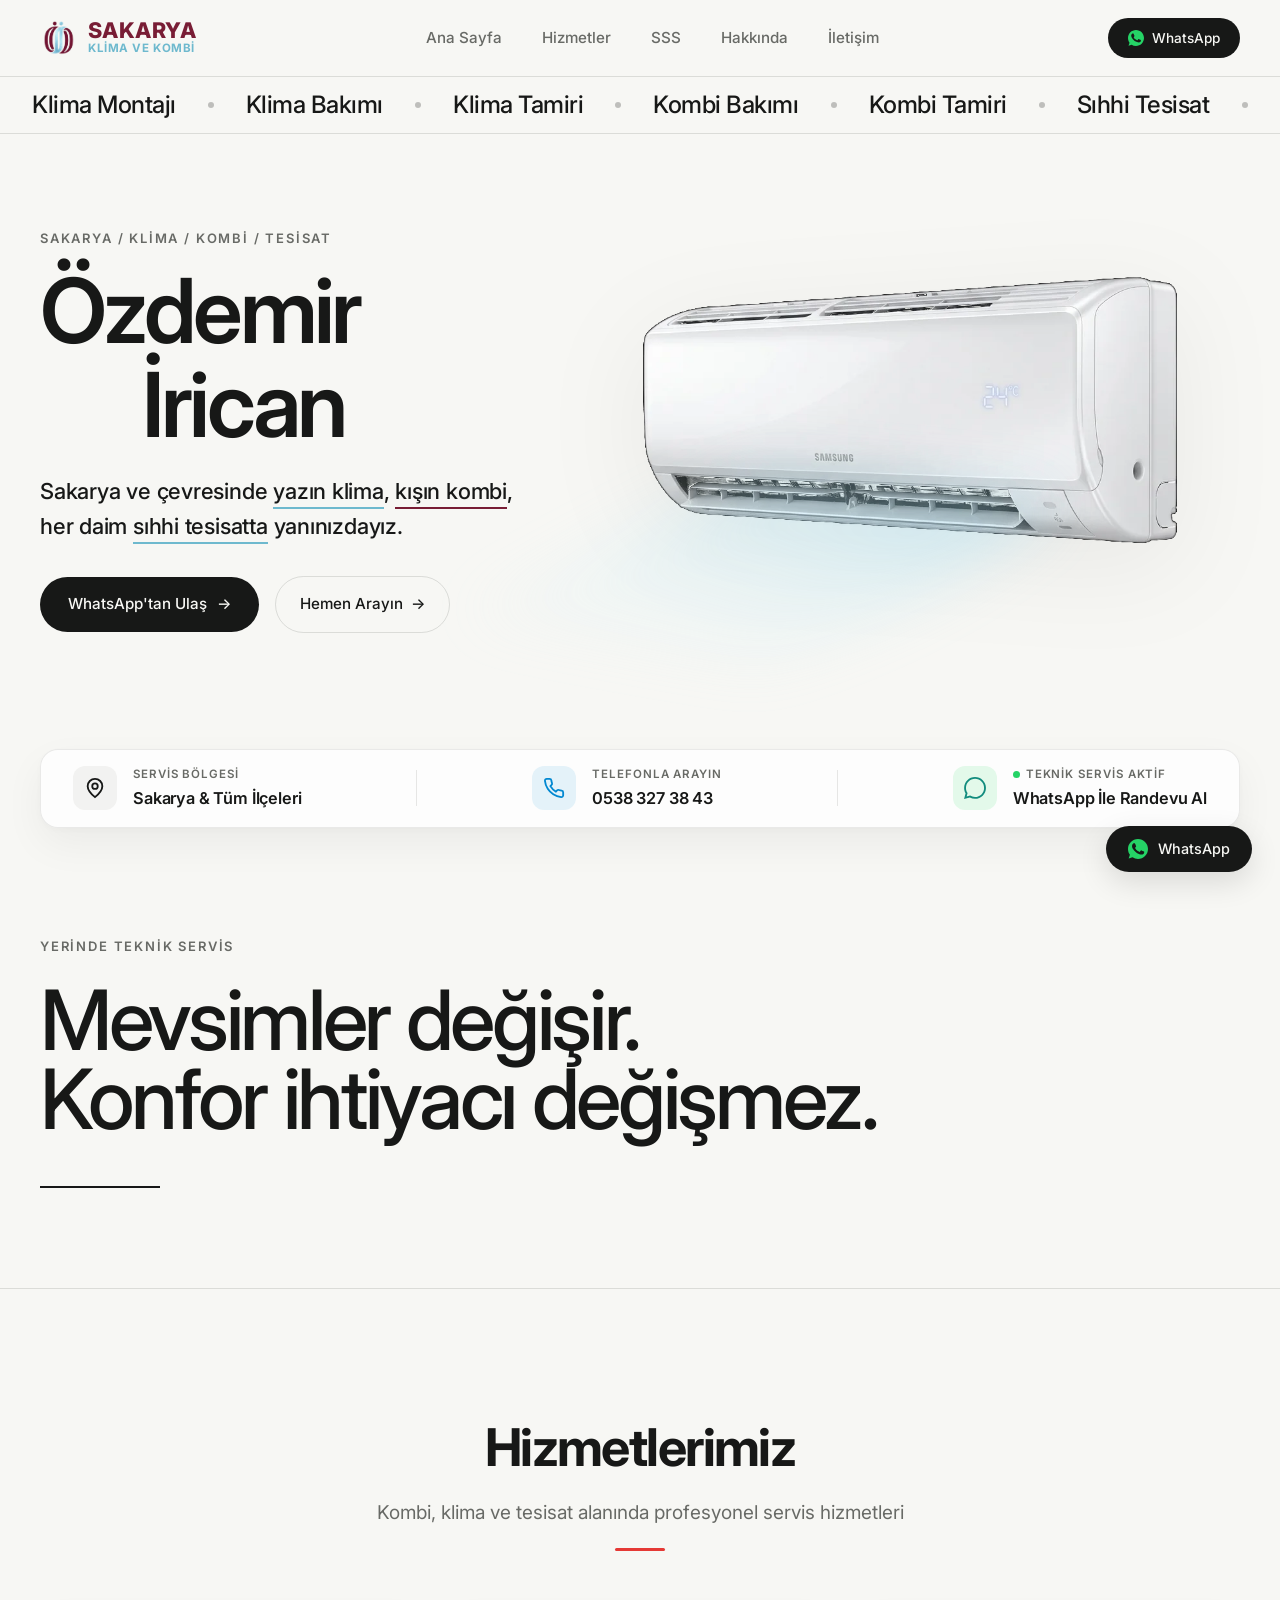
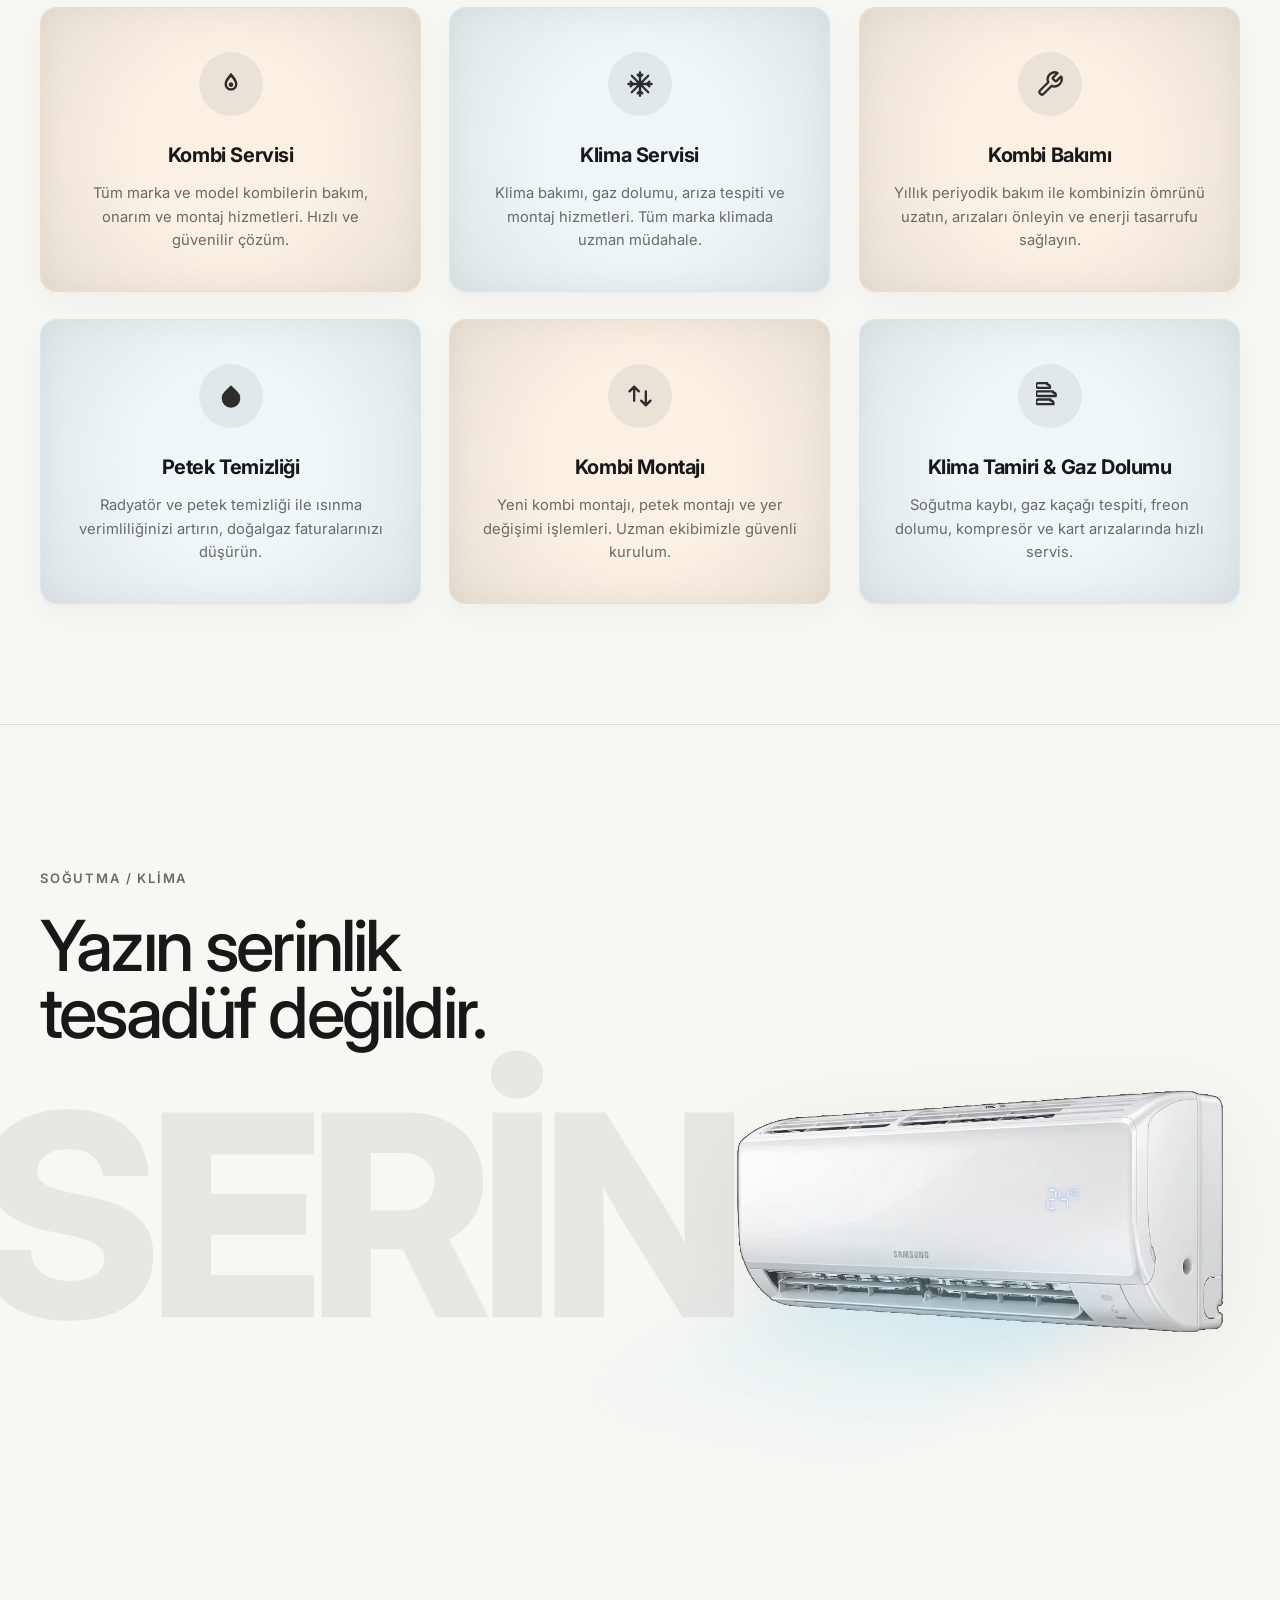
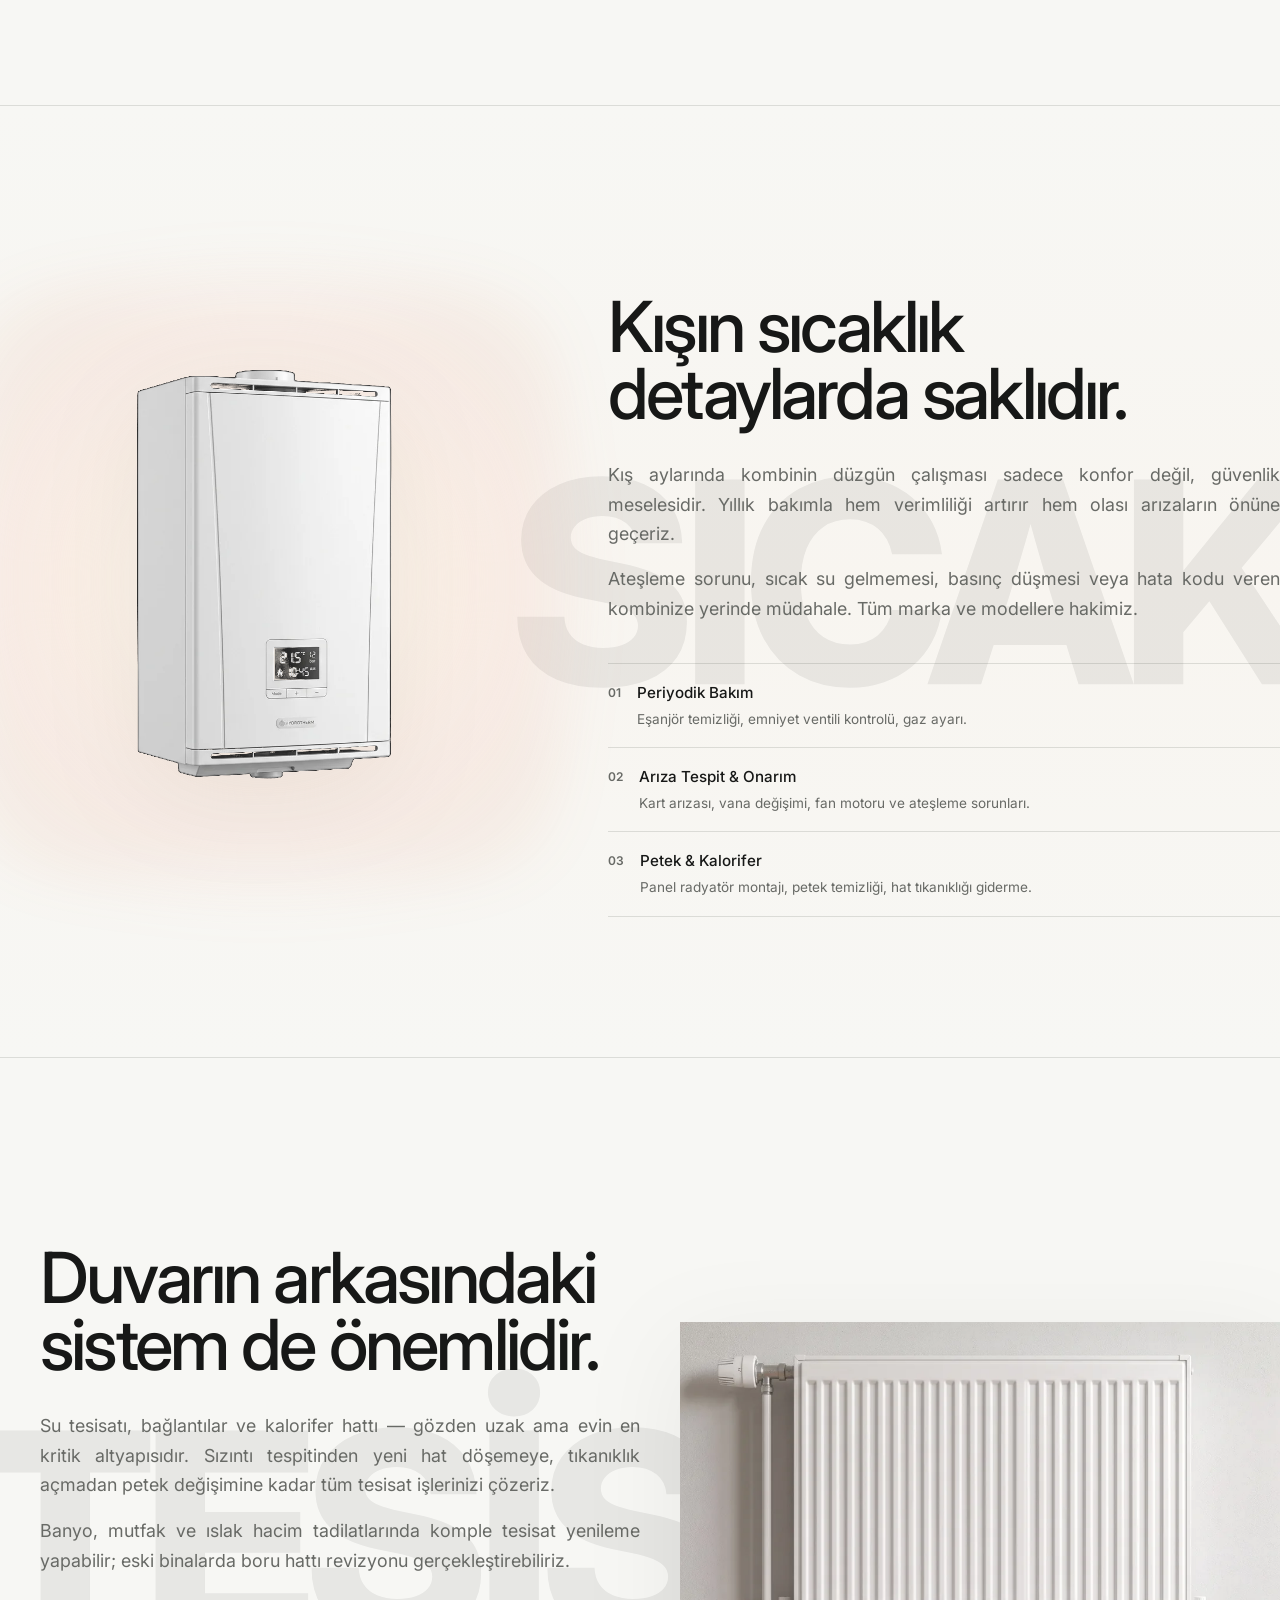
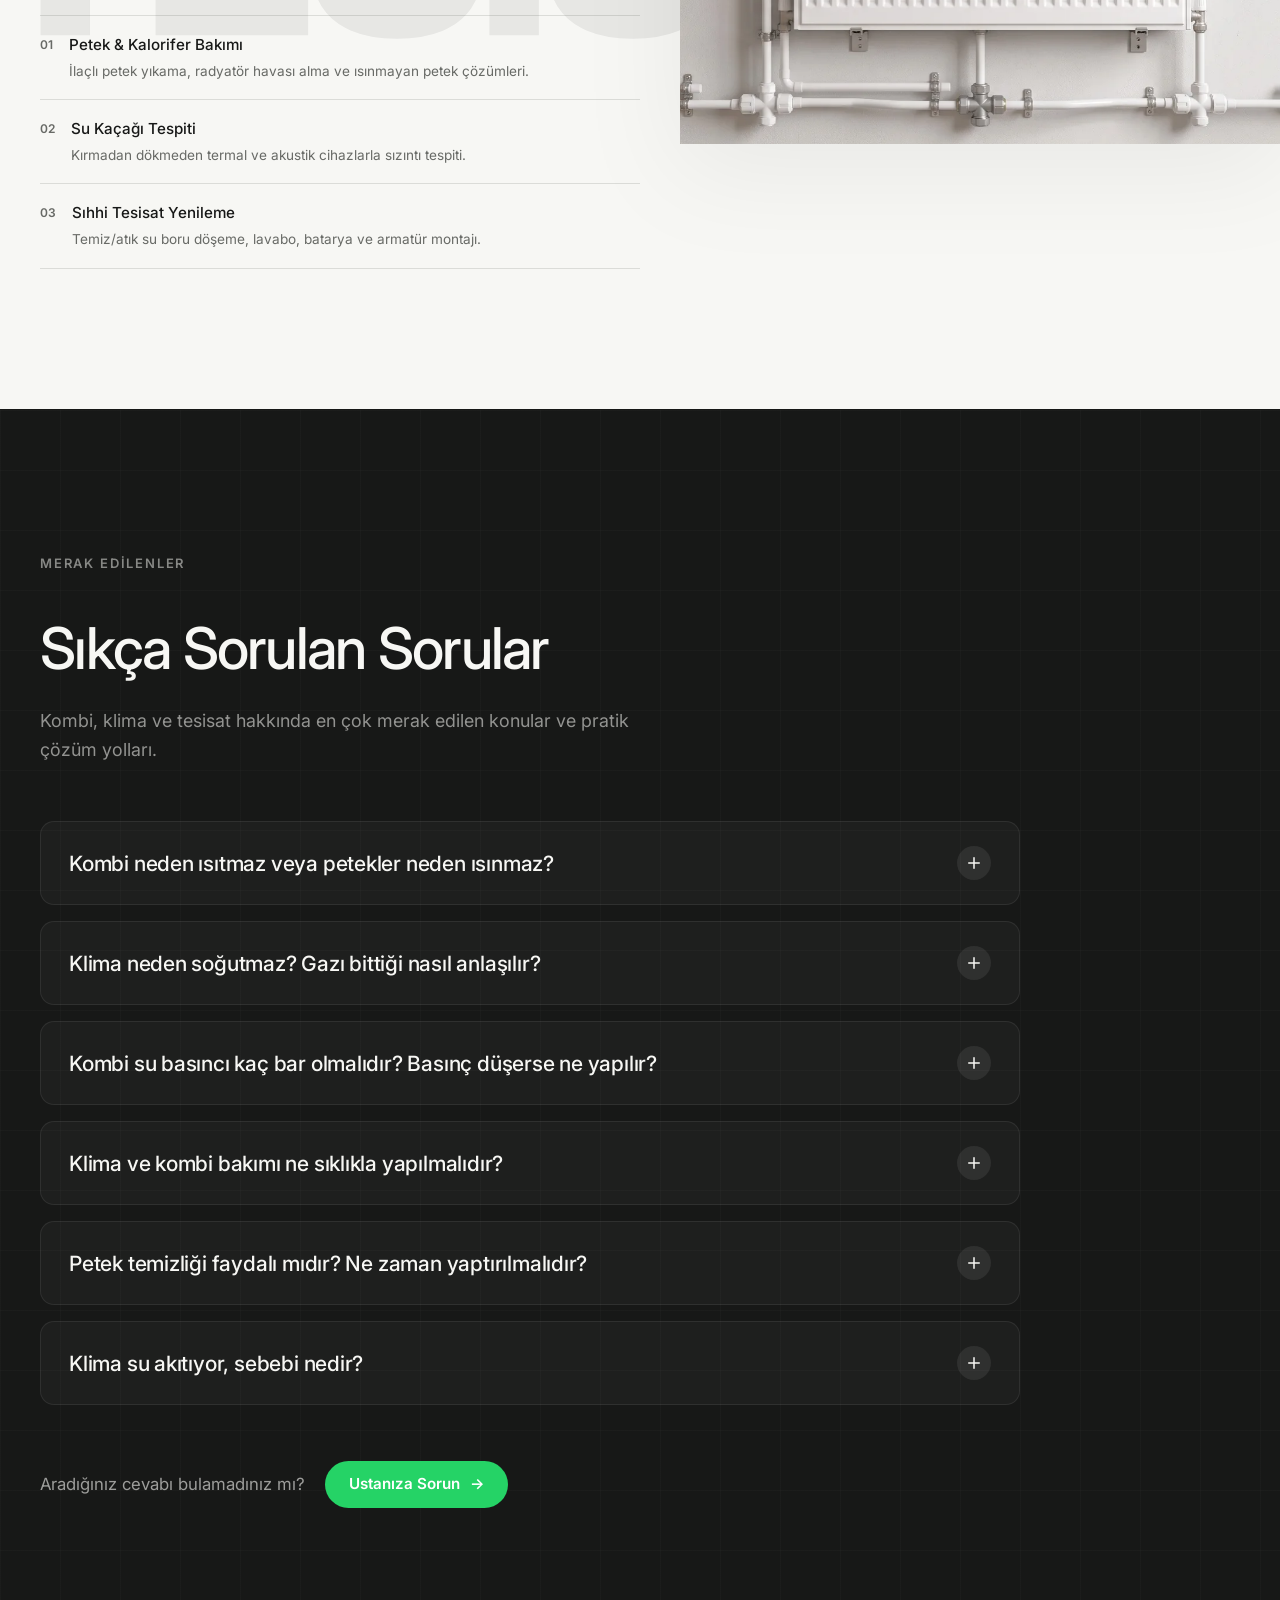
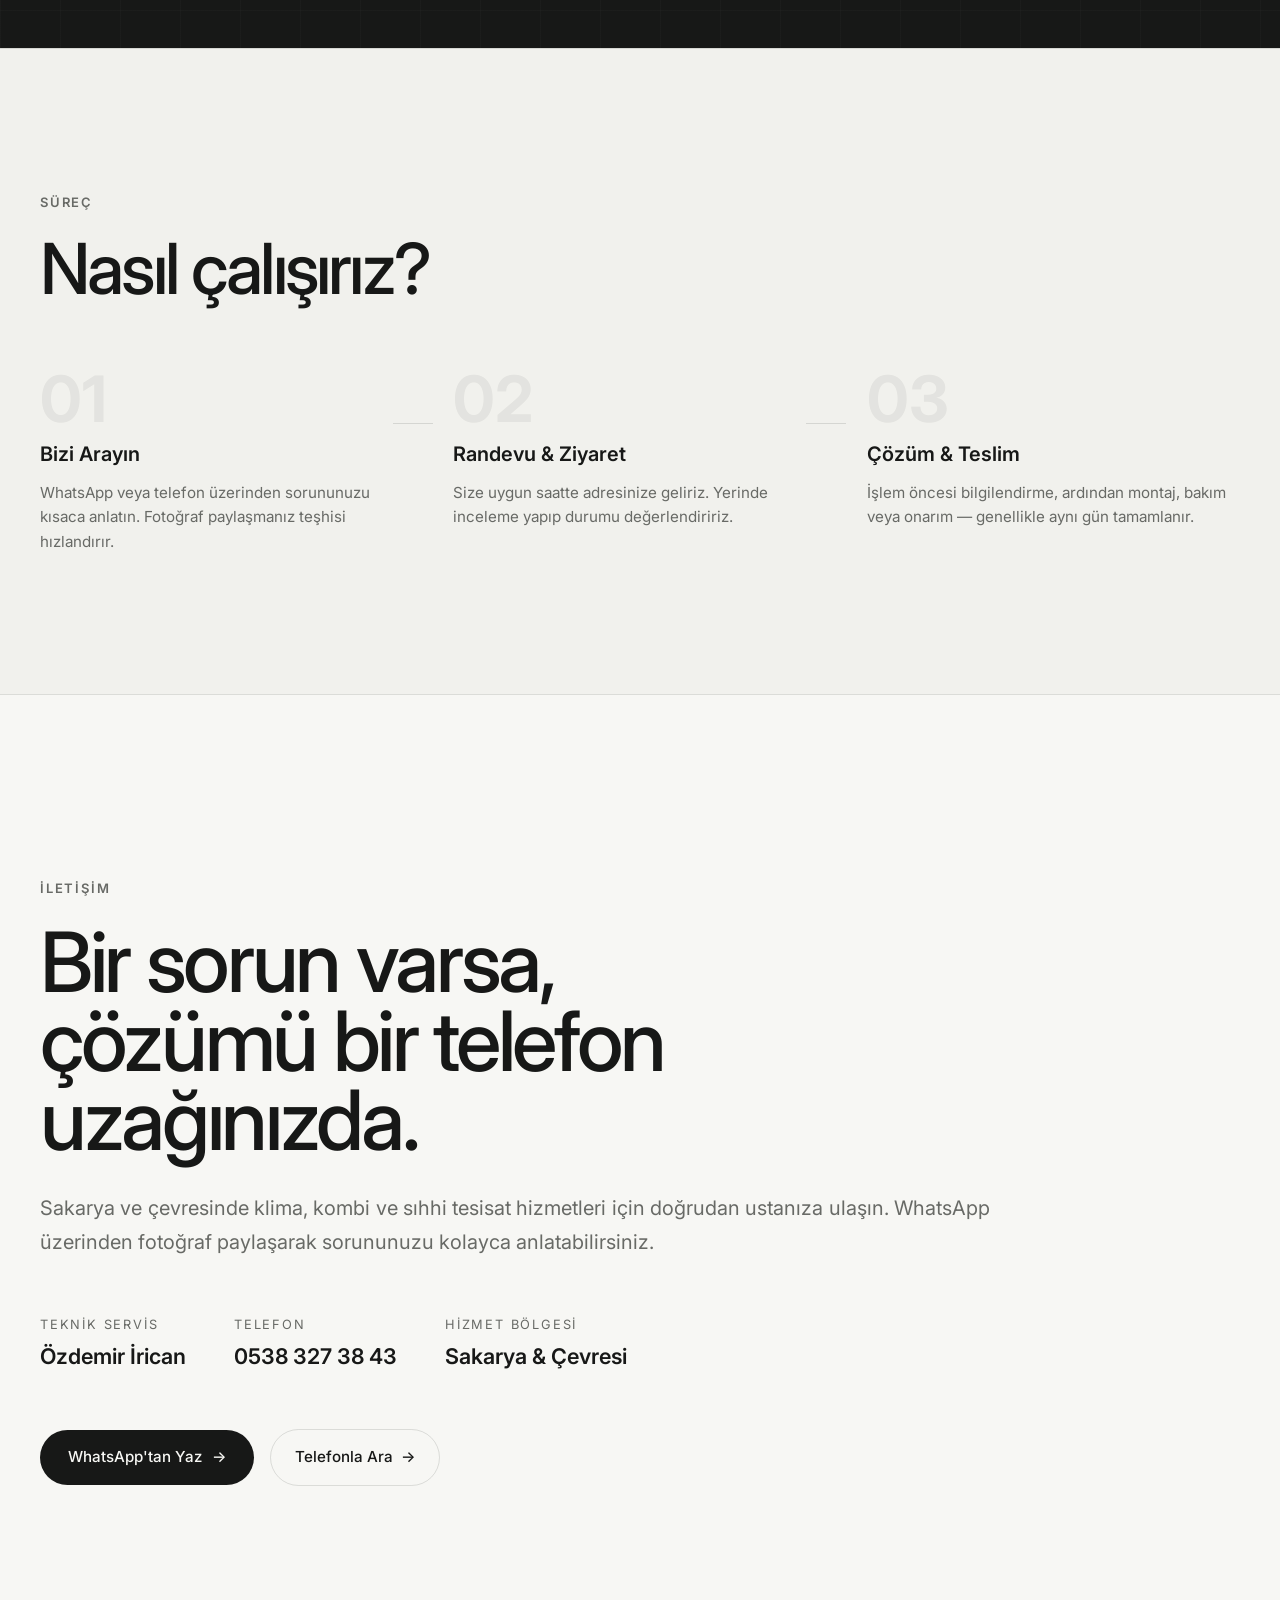
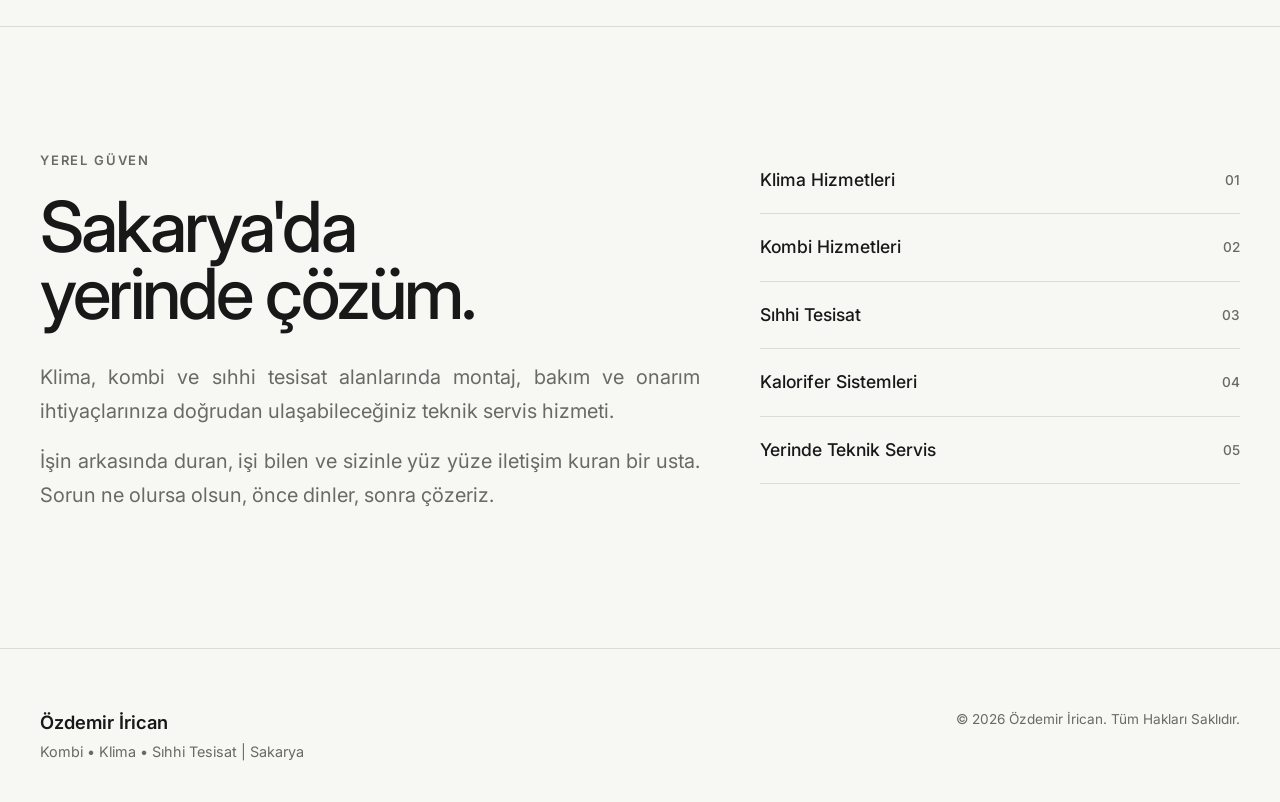
==== commit b8d26bf0: "Add favicon logo icon" ====
--- a/index.html
+++ b/index.html
@@ -15,6 +15,10 @@
   <link rel="preconnect" href="https://fonts.googleapis.com">
   <link rel="preconnect" href="https://fonts.gstatic.com" crossorigin>
   <link href="https://fonts.googleapis.com/css2?family=Inter:wght@400;500;600;700&display=swap" rel="stylesheet">
+
+  <!-- Favicon -->
+  <link rel="icon" type="image/png" href="assets/images/logo-icon.png" />
+  <link rel="apple-touch-icon" href="assets/images/logo-icon.png" />
 
   <link rel="stylesheet" href="css/style.css" />
 
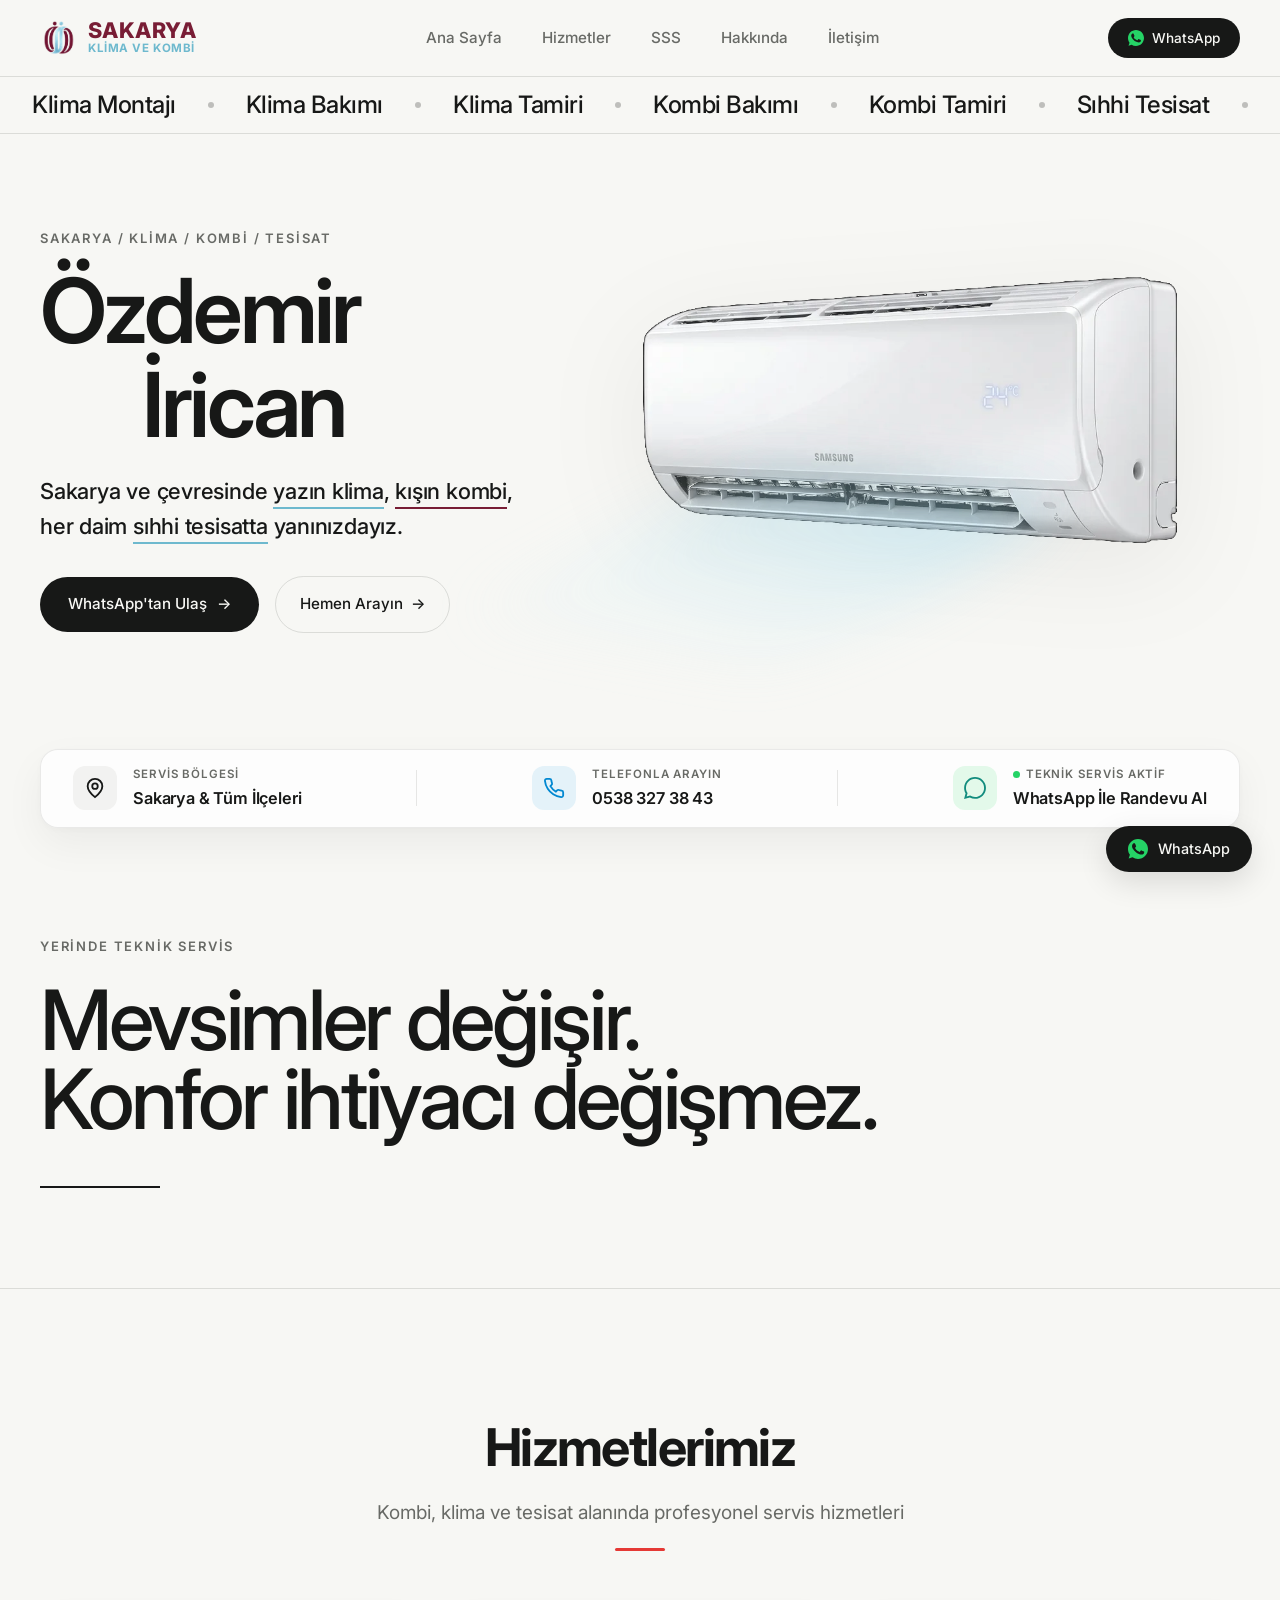
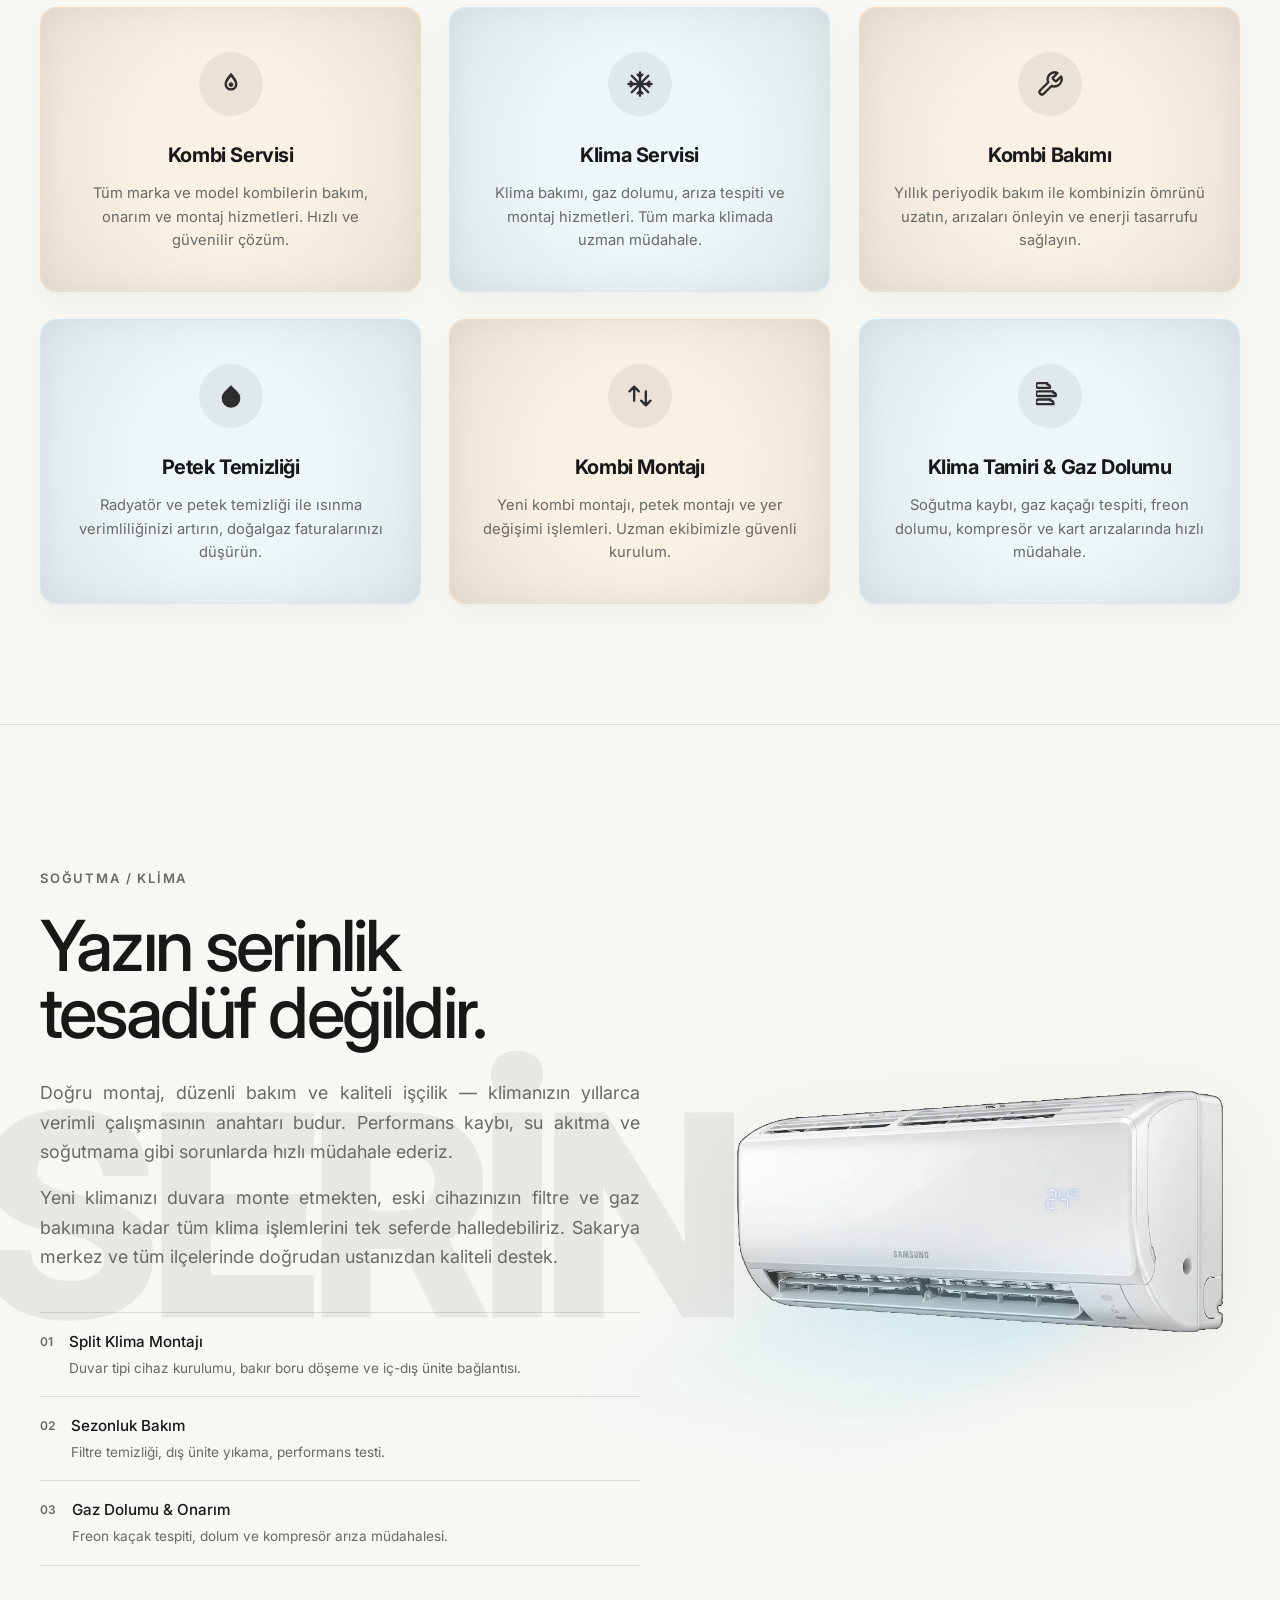
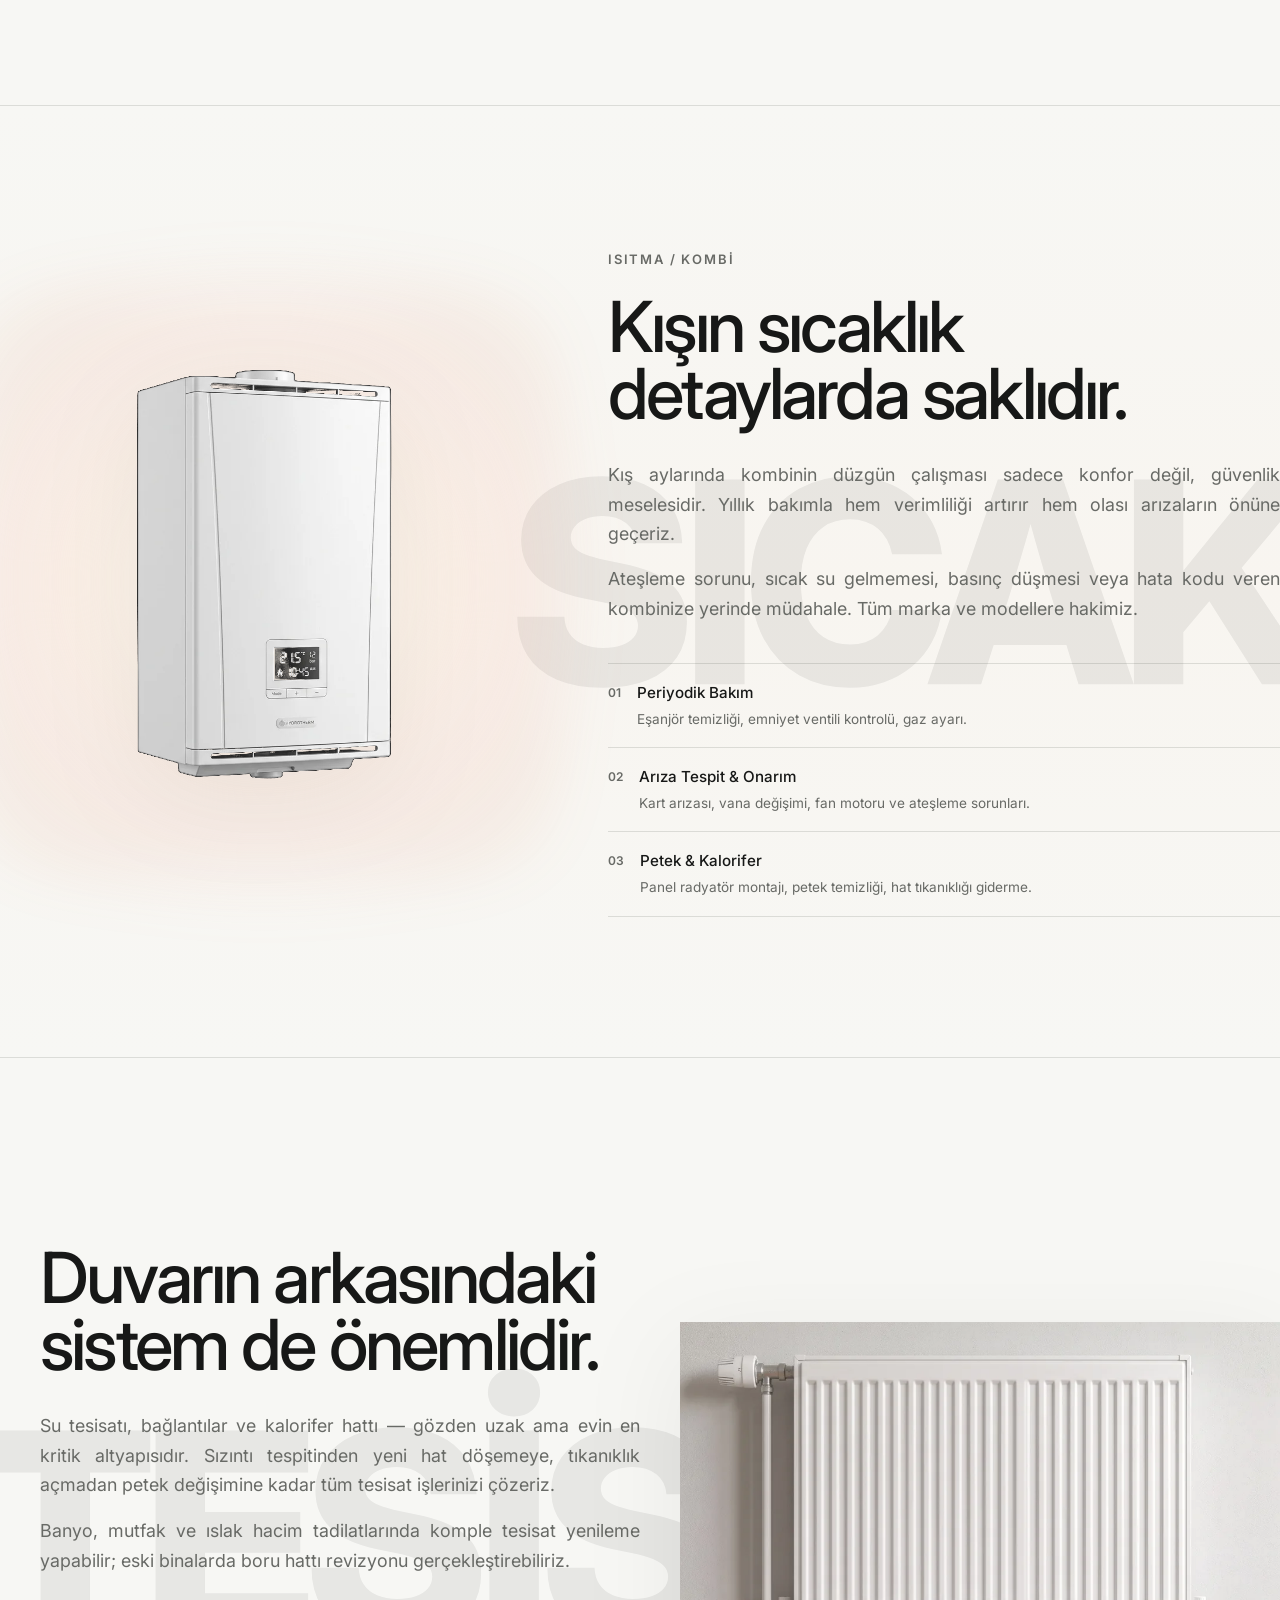
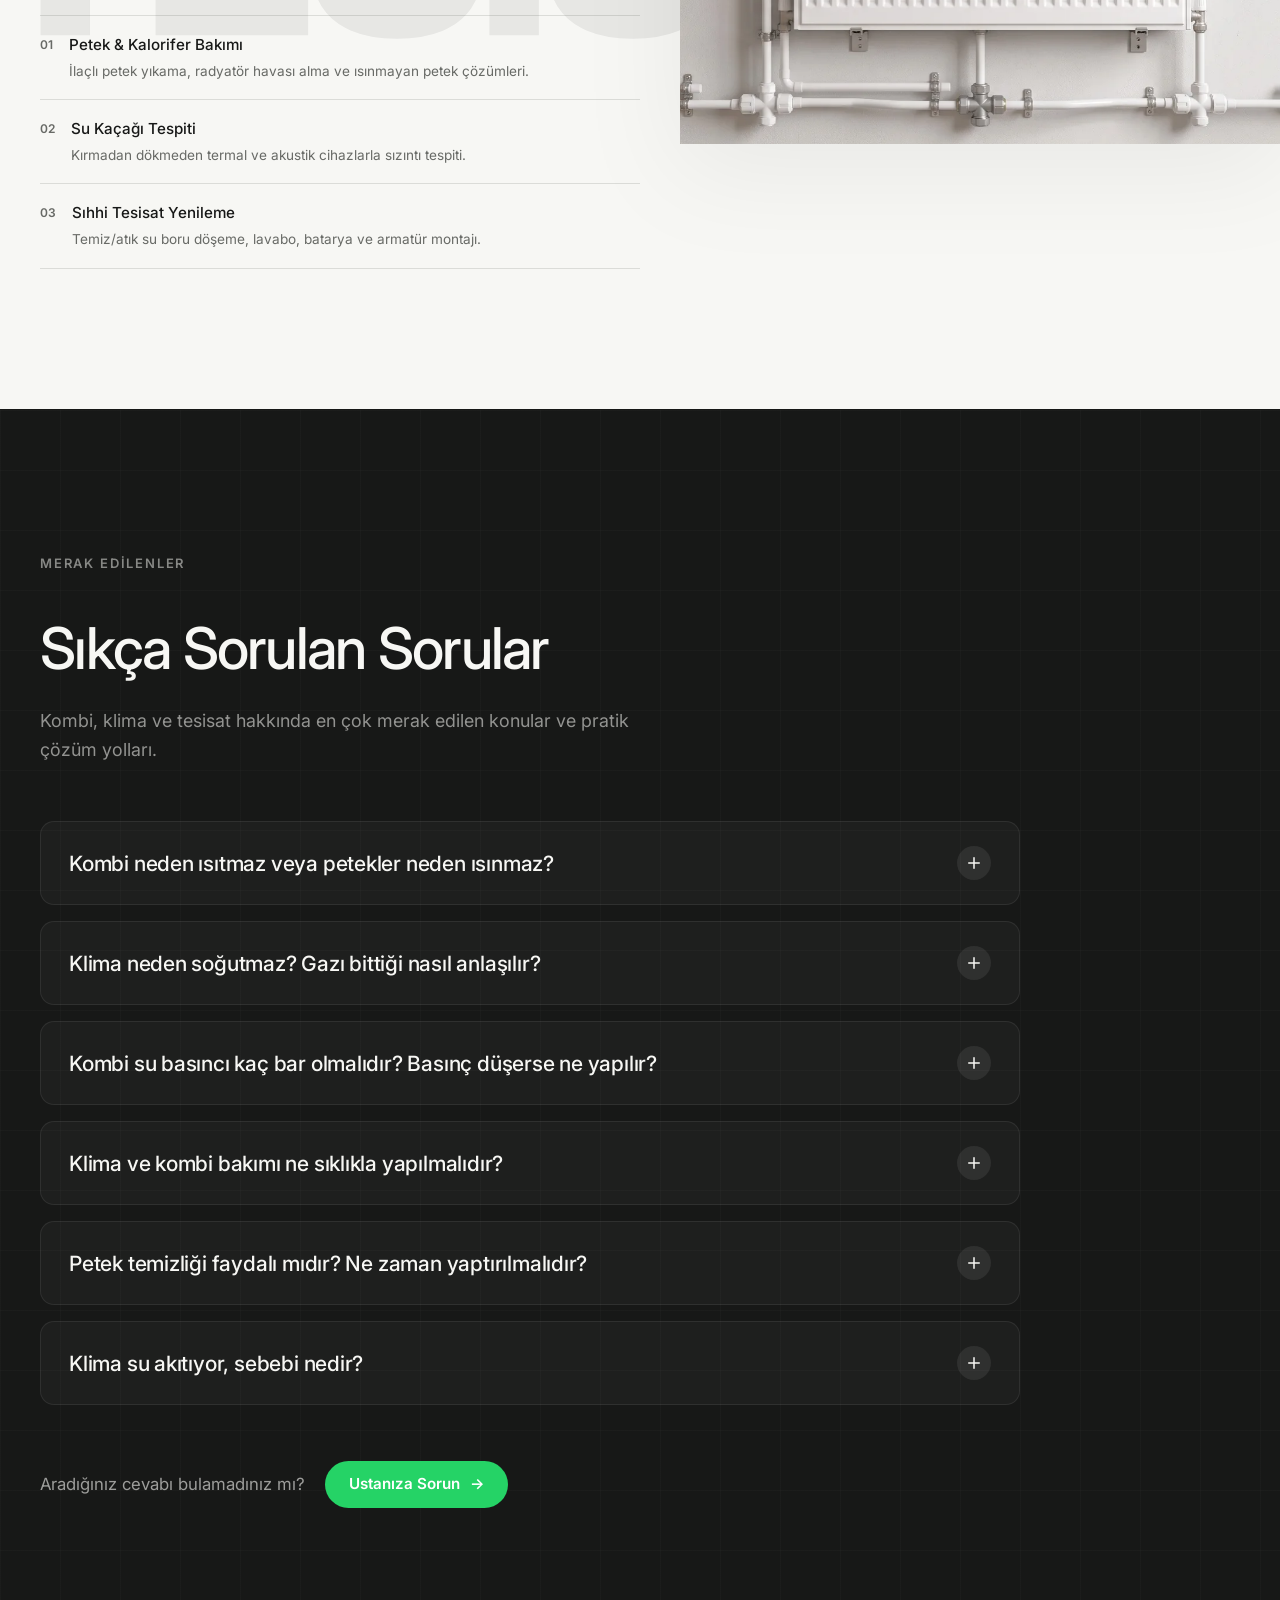
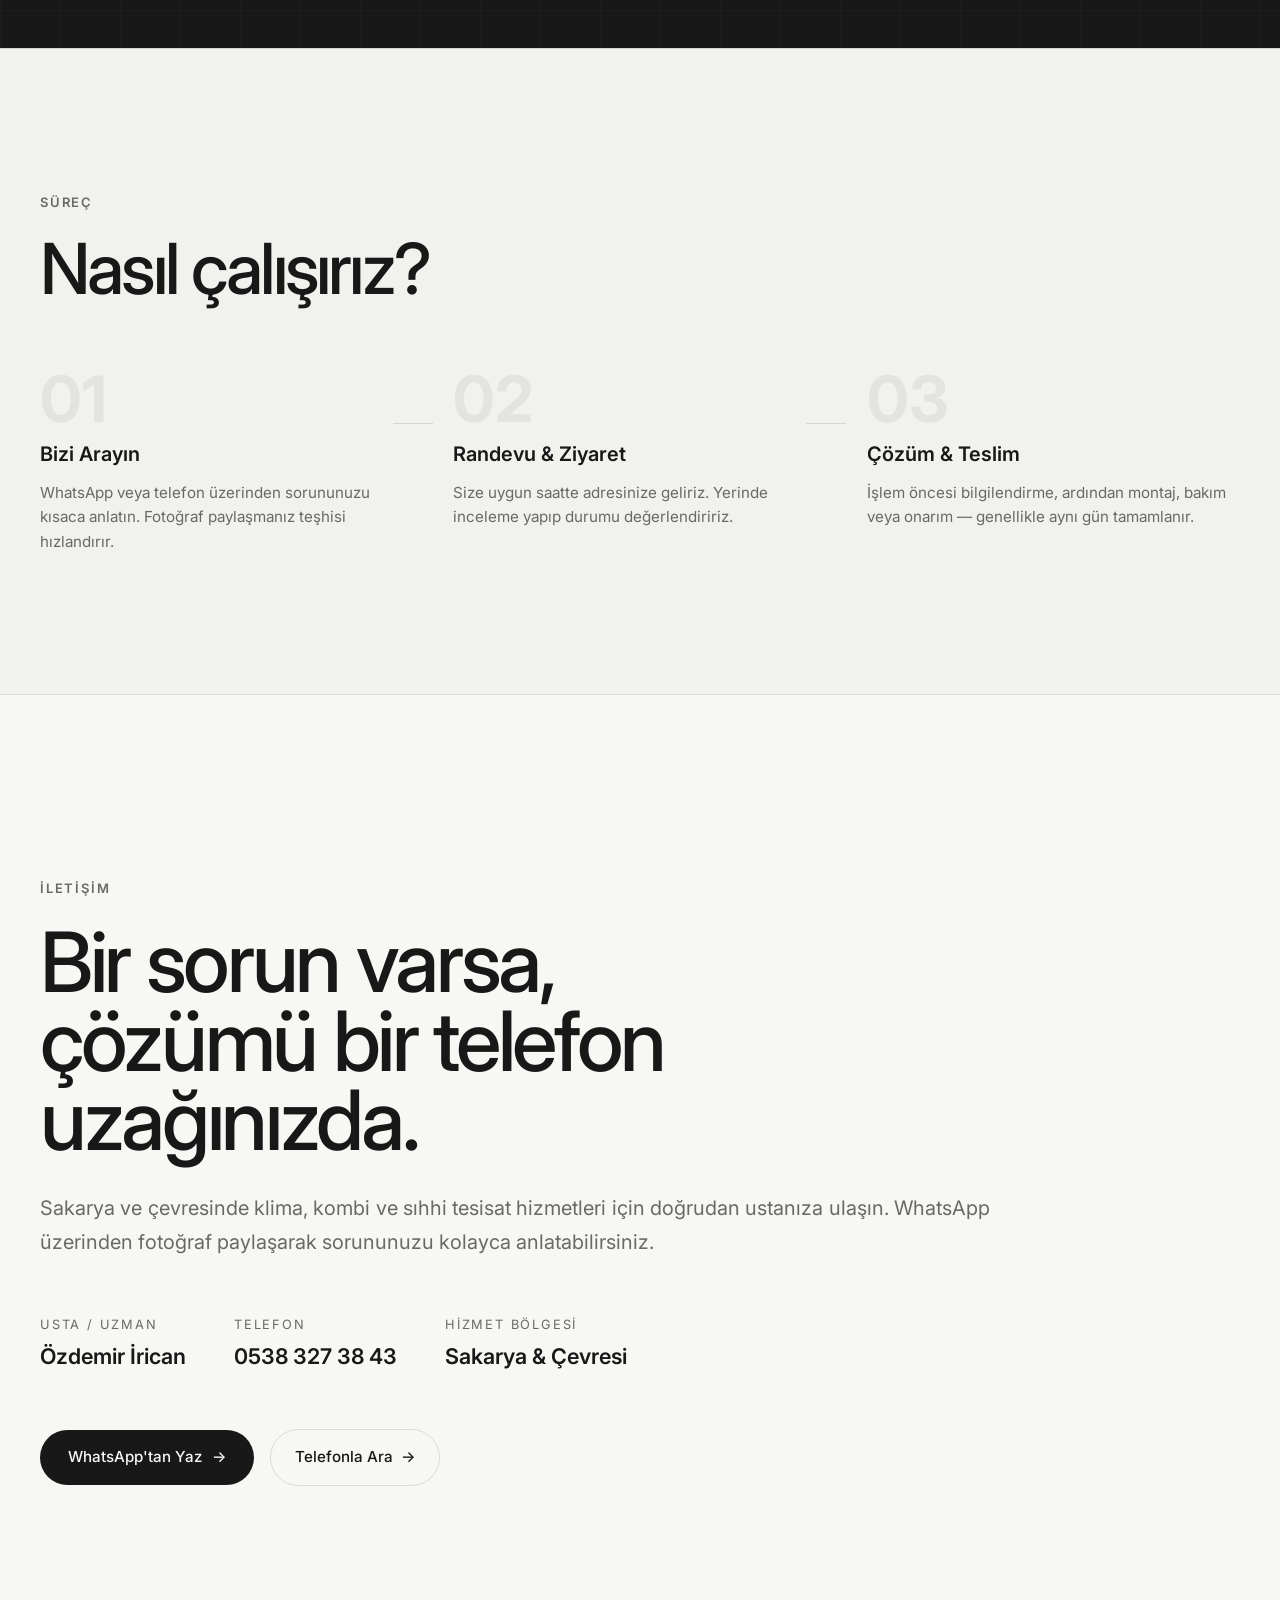
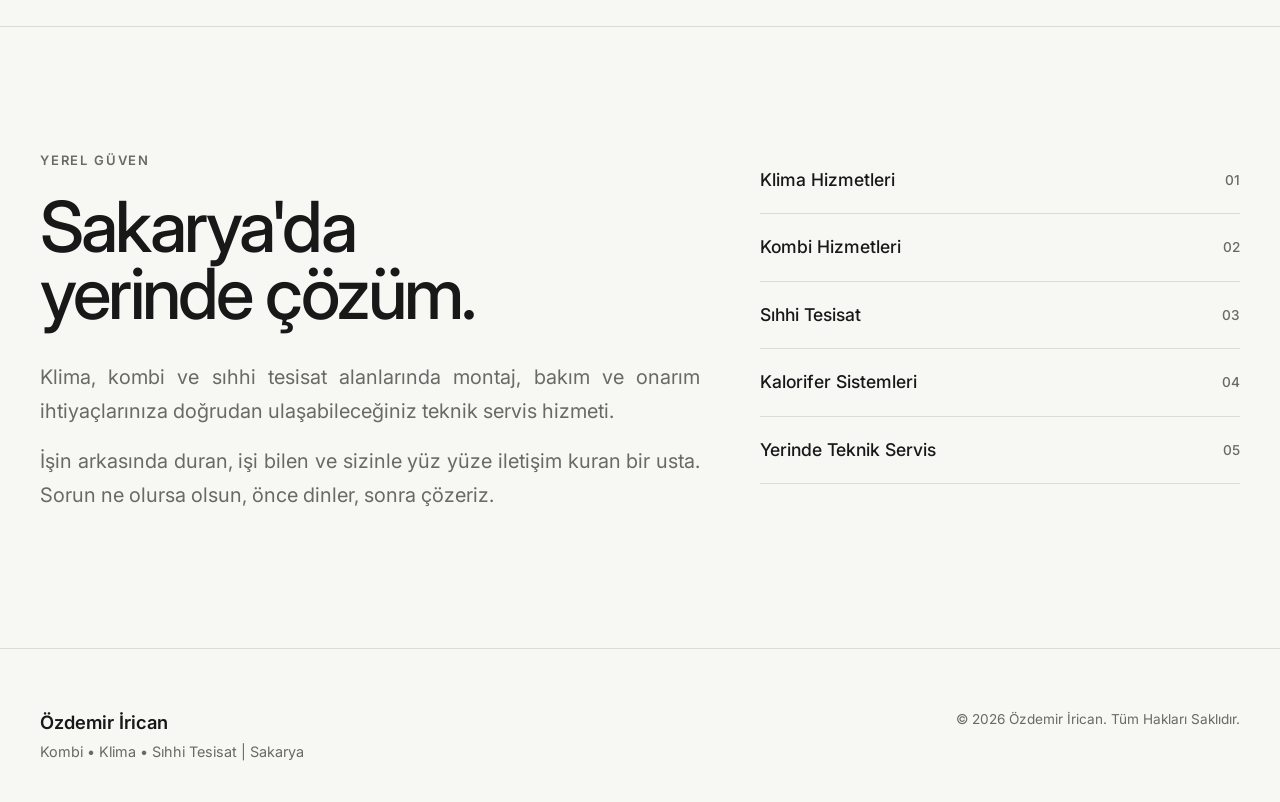
==== commit b00b3038: "Refine Usta label and service wording" ====
--- a/index.html
+++ b/index.html
@@ -490,7 +490,7 @@
             </div>
             <h3 class="service-card-title">Klima Tamiri & Gaz Dolumu</h3>
             <p class="service-card-desc">Soğutma kaybı, gaz kaçağı tespiti, freon dolumu, kompresör ve kart arızalarında
-              hızlı servis.</p>
+              hızlı müdahale.</p>
           </a>
         </div>
       </div>
@@ -517,7 +517,7 @@
               </p>
               <p class="body-text reveal" style="--delay: 400ms;">
                 Yeni klimanızı duvara monte etmekten, eski cihazınızın filtre ve gaz bakımına kadar tüm klima
-                işlemlerini tek seferde halledebiliriz. Sakarya merkez ve ilçelerinde aynı gün servis.
+                işlemlerini tek seferde halledebiliriz. Sakarya merkez ve tüm ilçelerinde doğrudan ustanızdan kaliteli destek.
               </p>
             </div>
 
@@ -898,7 +898,7 @@
 
           <div class="contact-info-block reveal" style="--delay: 450ms;">
             <div class="contact-info-item">
-              <div class="label">Teknik Servis</div>
+              <div class="label">Usta / Uzman</div>
               <div class="value">Özdemir İrican</div>
             </div>
             <div class="contact-info-item">
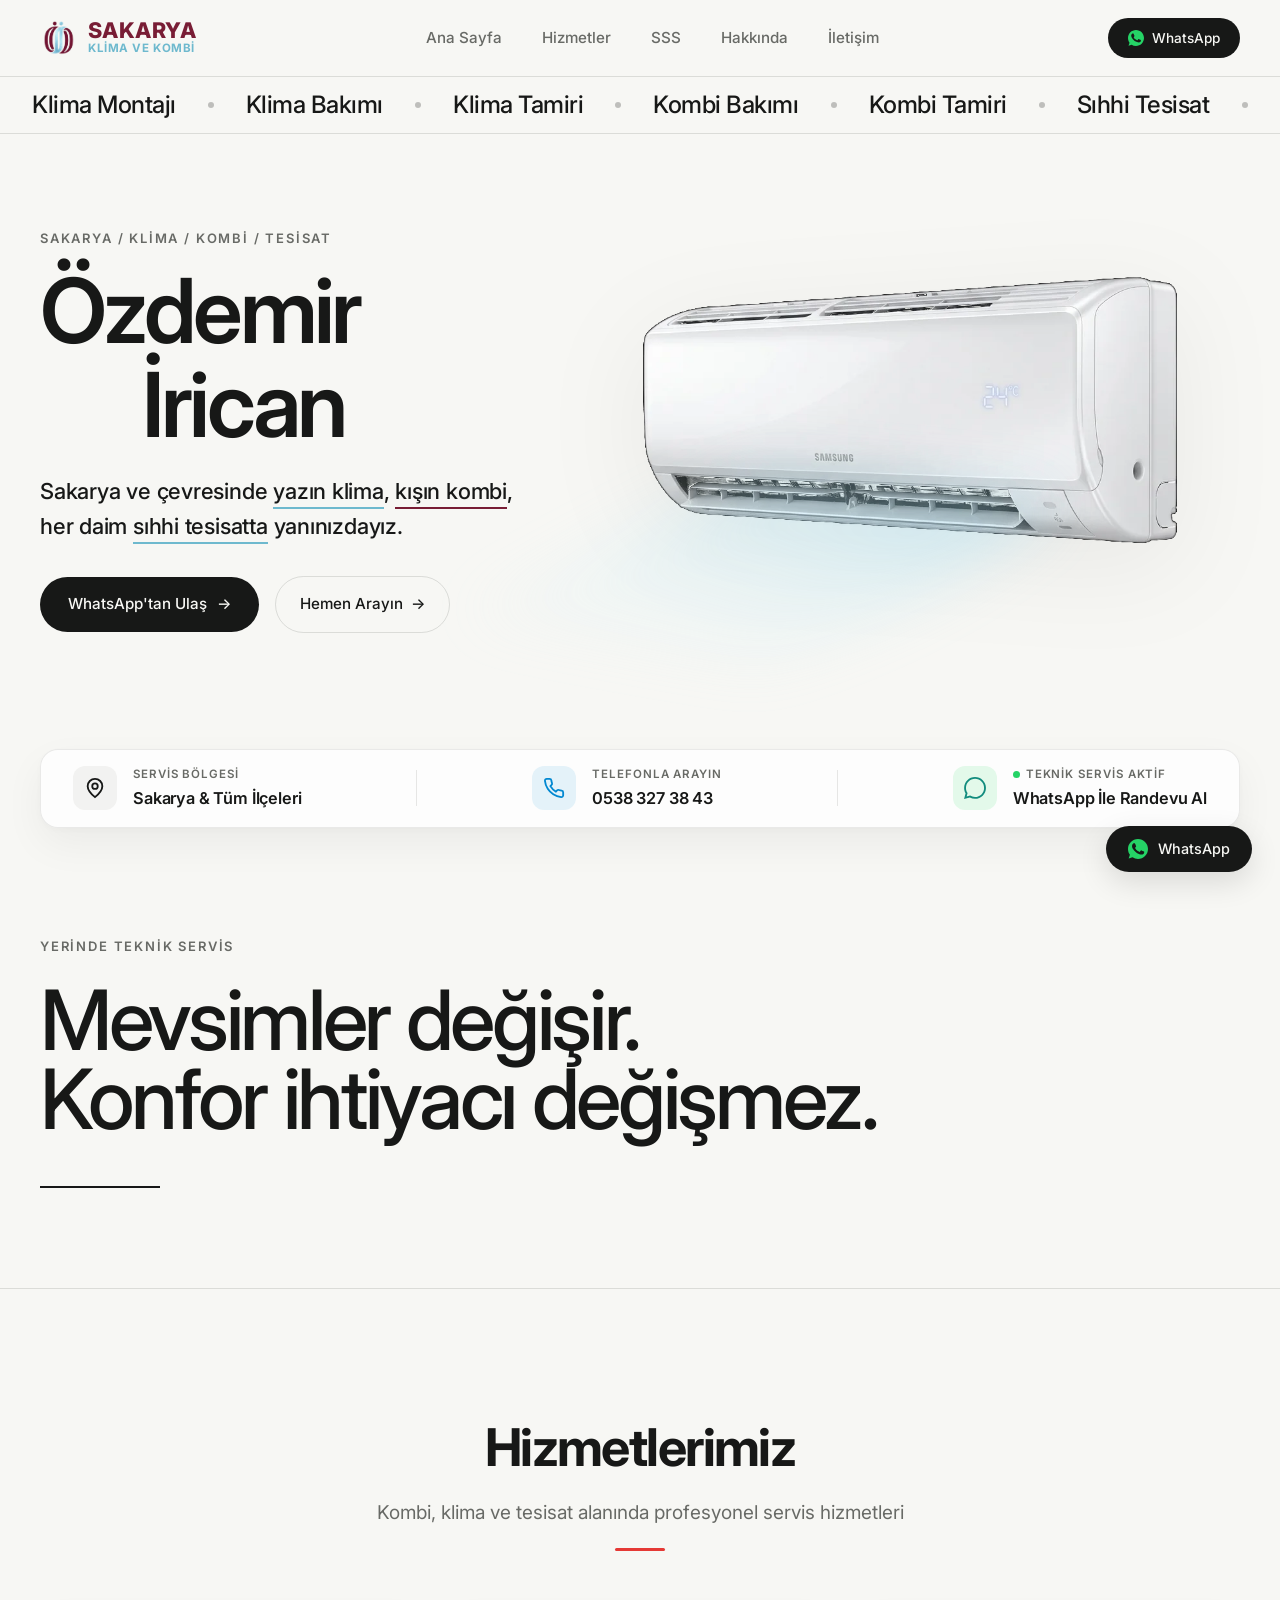
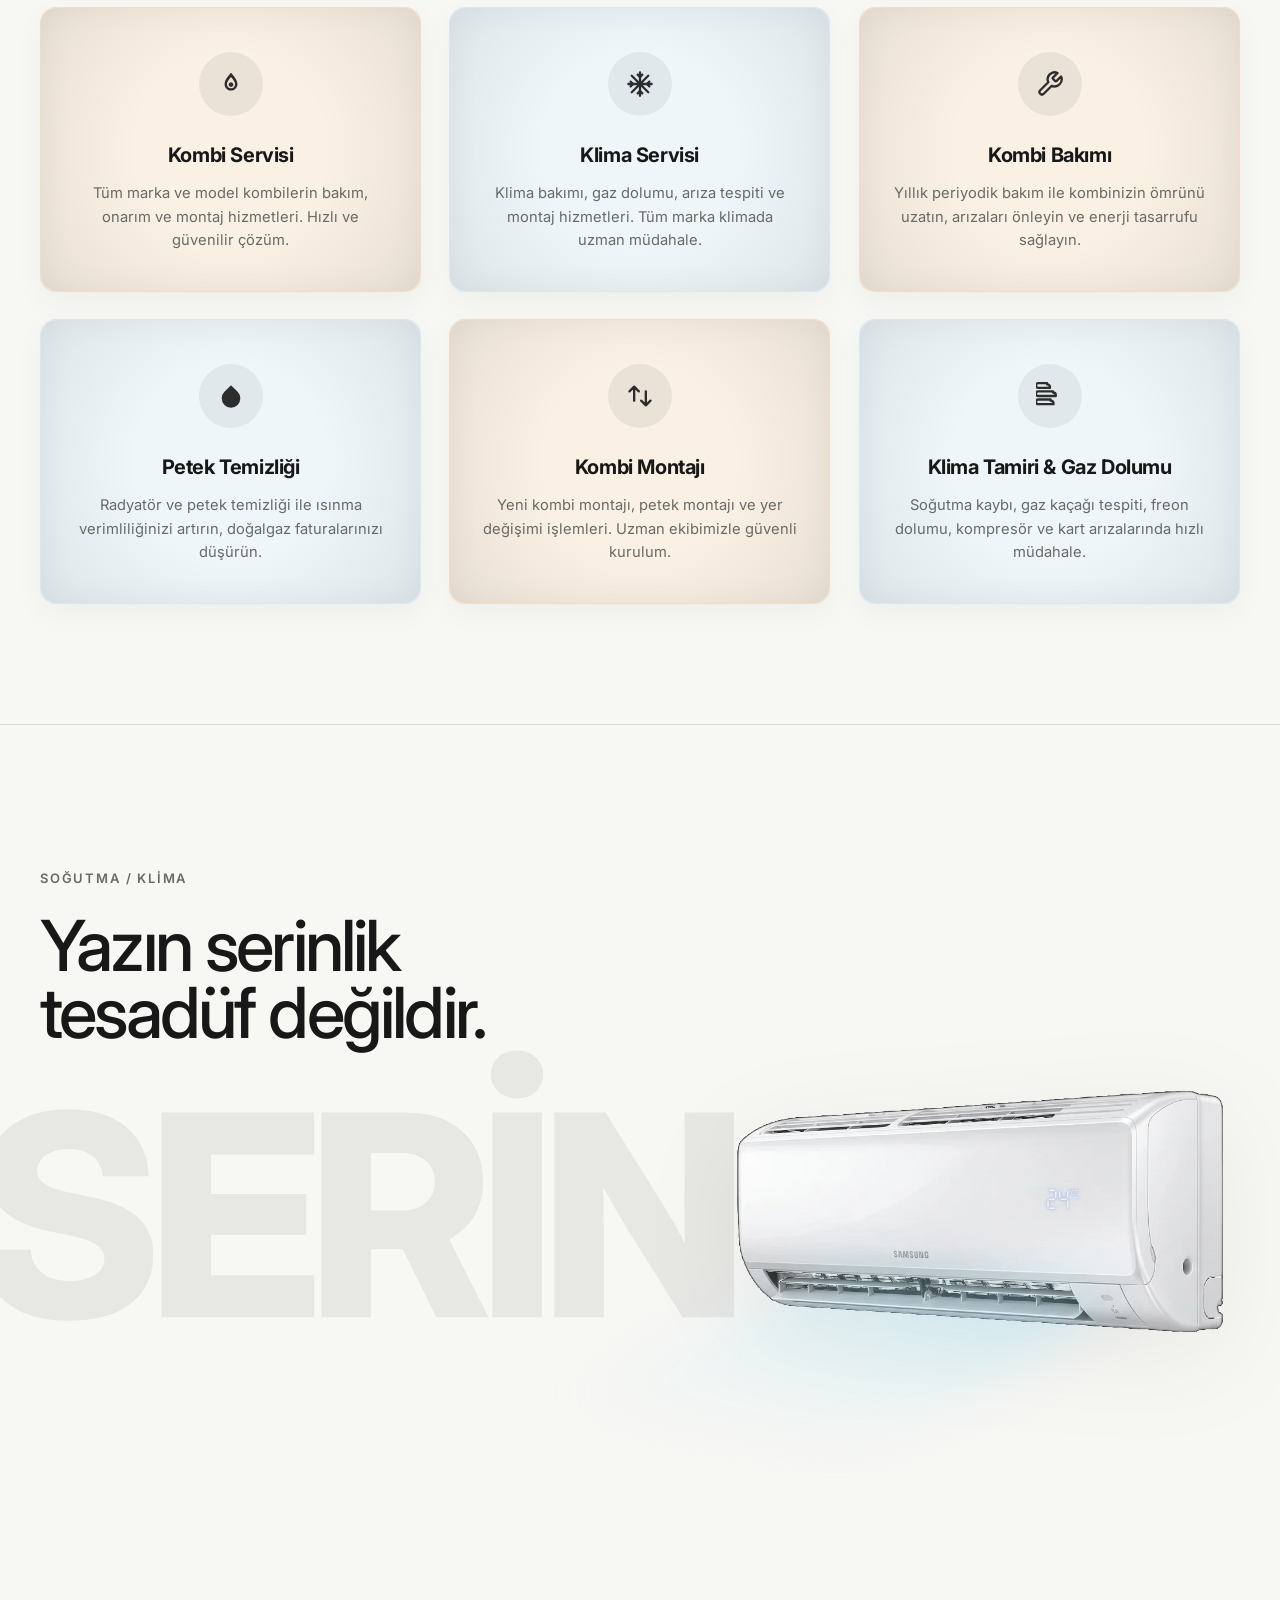
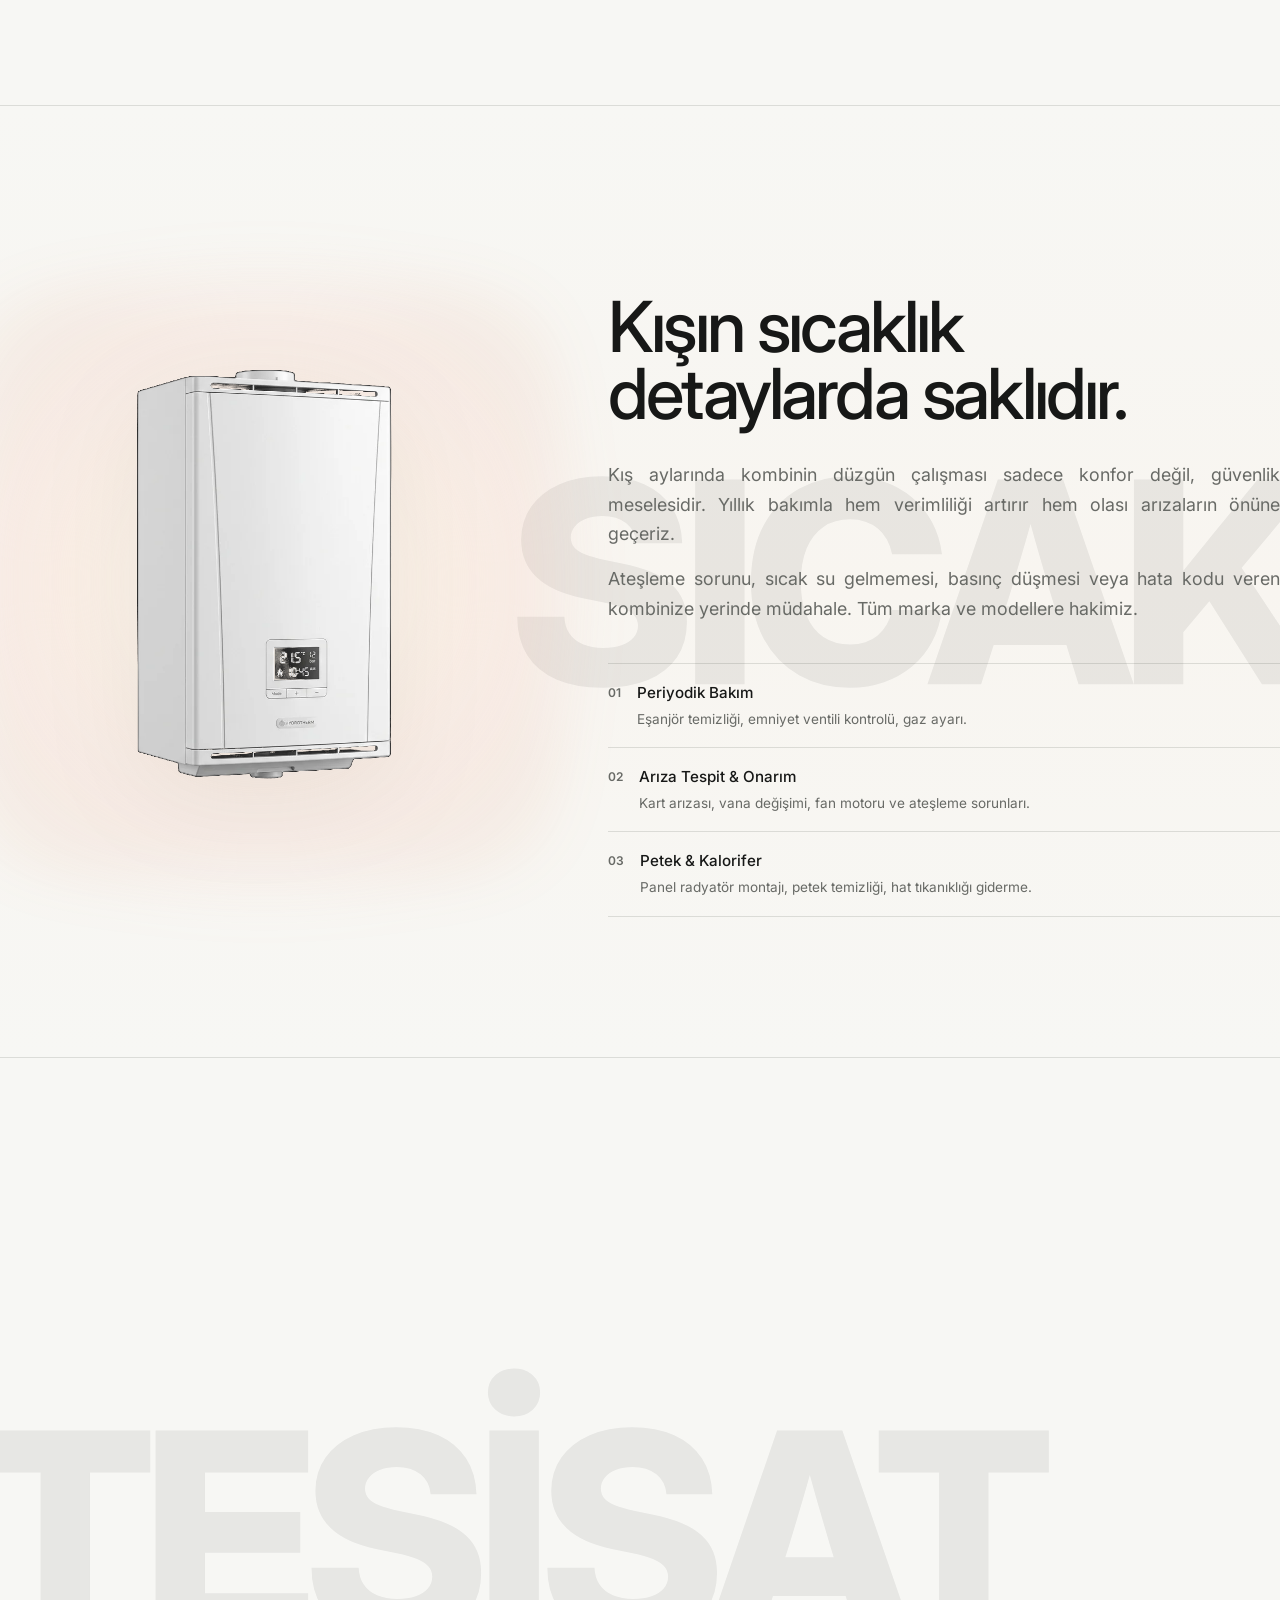
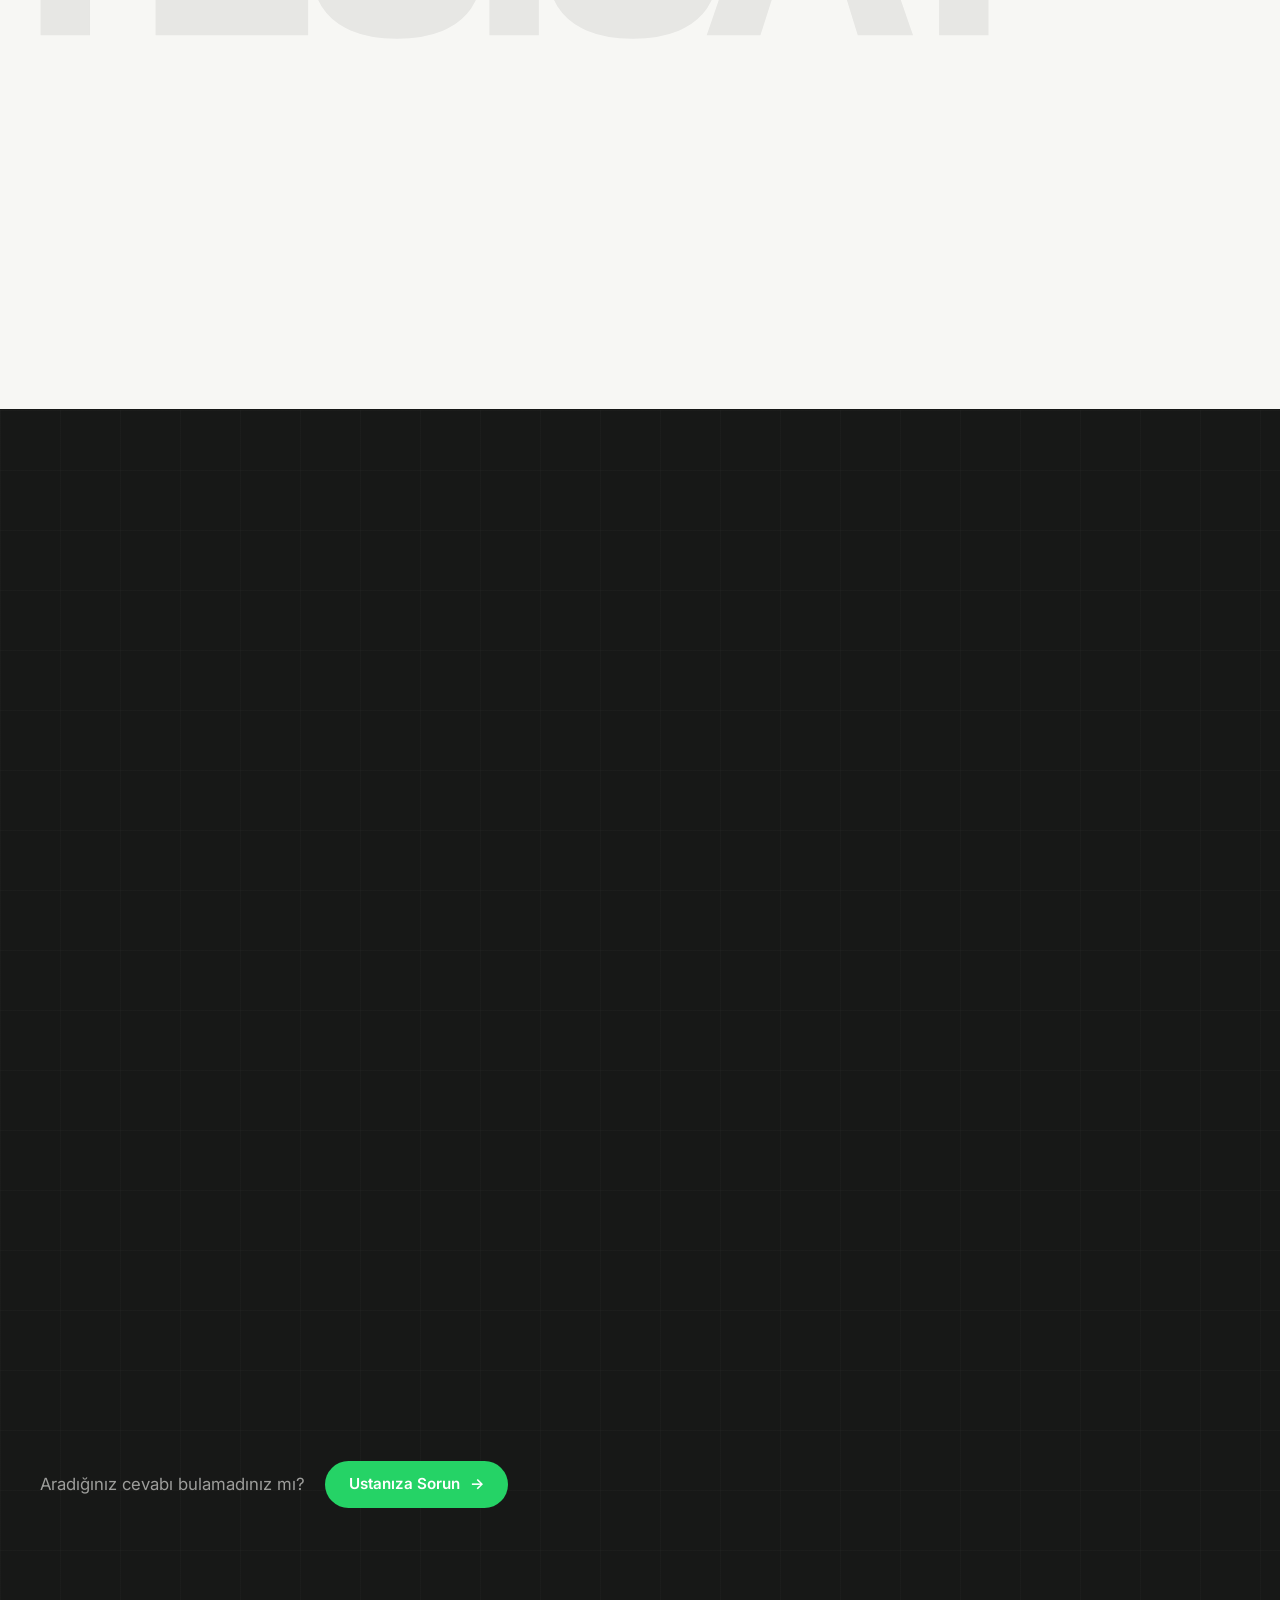
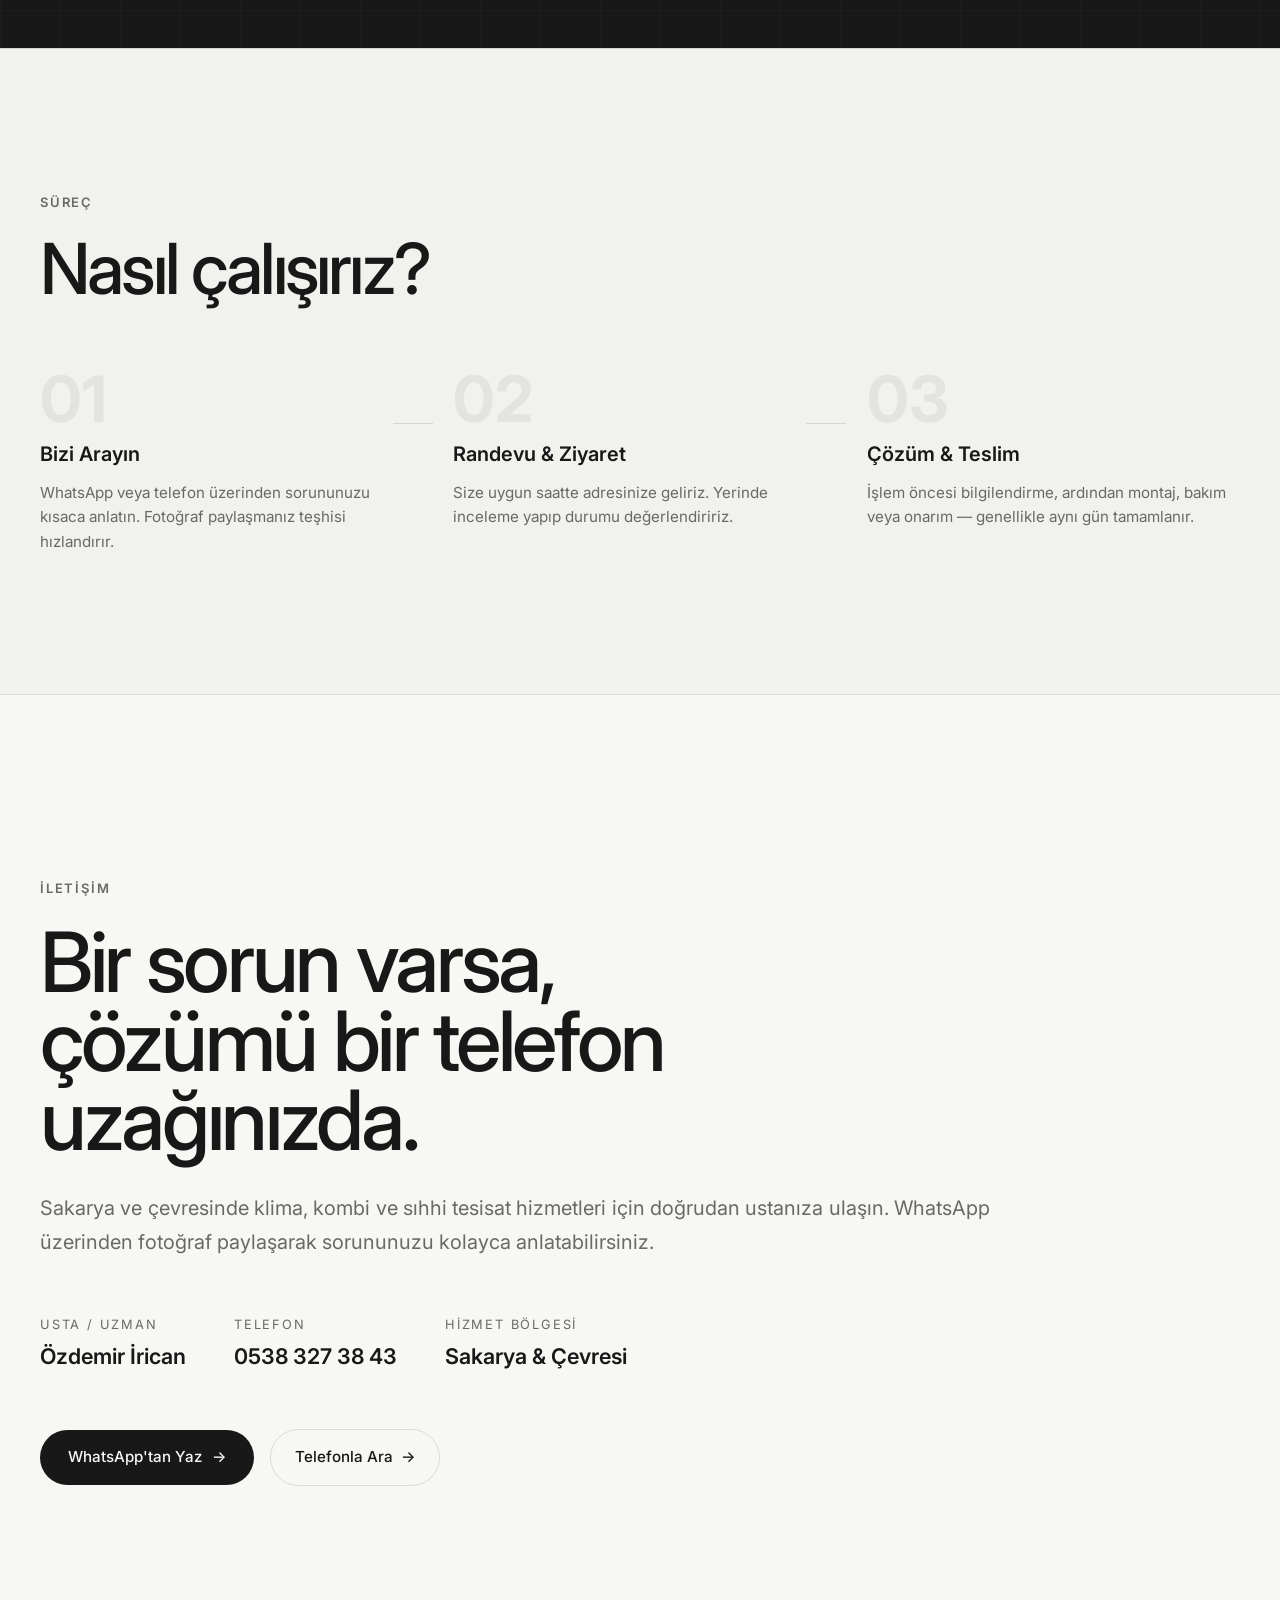
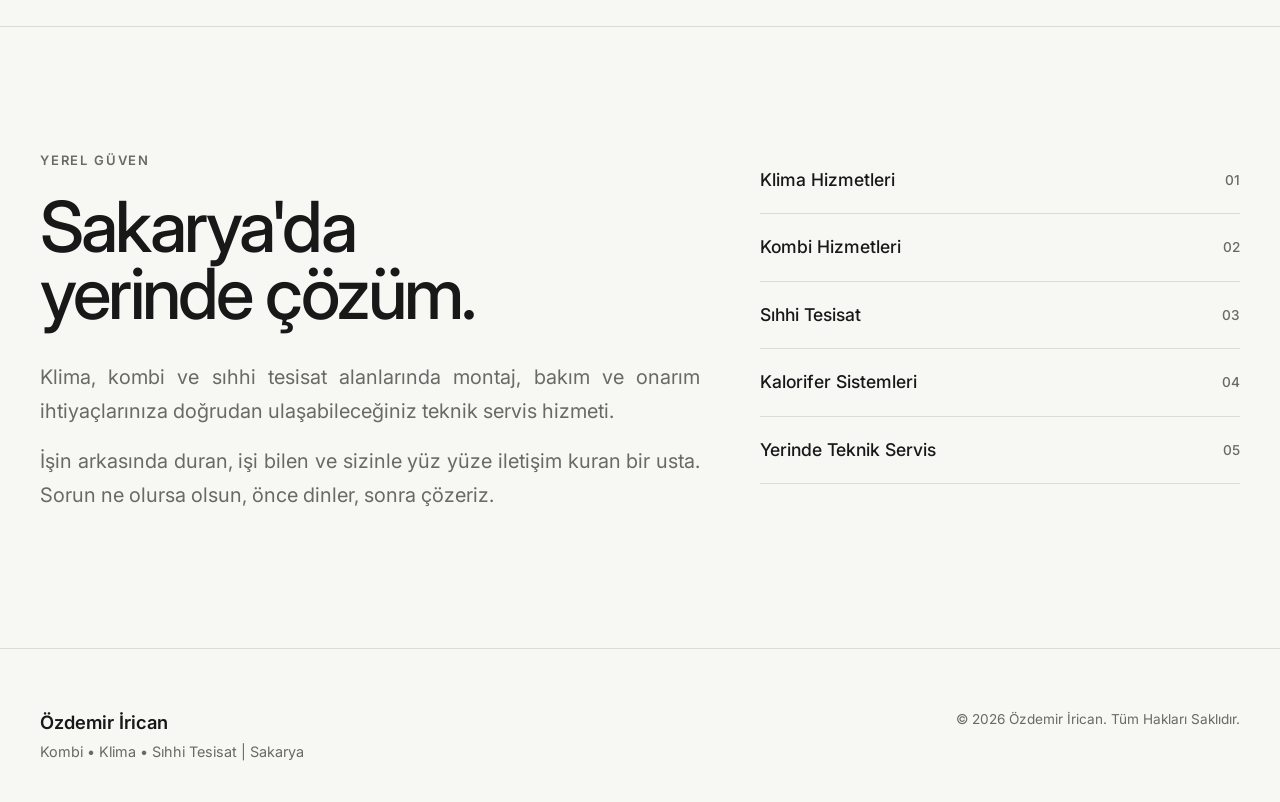
==== commit 90bd774d: "SEO güncellemeleri, sitemap.xml ve robots.txt eklendi" ====
--- a/index.html
+++ b/index.html
@@ -4,12 +4,12 @@
 <head>
   <meta charset="UTF-8" />
   <meta name="viewport" content="width=device-width, initial-scale=1.0" />
-  <title>Özdemir İrican | Sakarya Klima, Kombi ve Sıhhi Tesisat</title>
+  <title>Sakarya Klima Kombi Servisi | Özdemir İrican</title>
 
   <meta name="description"
-    content="Sakarya'da klima montajı, klima bakımı, klima tamiri, kombi bakım ve onarımı ile sıhhi tesisat hizmetleri. Özdemir İrican ile iletişime geçin." />
+    content="Sakarya klima kombi servisi, klima montajı, klima bakımı, kombi tamiri ve sıhhi tesisat hizmetleri. Sakarya'da güvenilir ve hızlı servis için Özdemir İrican ile iletişime geçin." />
   <meta name="keywords"
-    content="kombi bakımı, kombi tamiri, klima montajı, klima tamiri, sıhhi tesisat, Sakarya, Özdemir İrican" />
+    content="sakarya klima kombi, sakarya kombi servisi, sakarya klima servisi, kombi bakımı, kombi tamiri, klima montajı, klima tamiri, sıhhi tesisat, Sakarya, Özdemir İrican" />
   <meta name="author" content="Özdemir İrican" />
 
   <link rel="preconnect" href="https://fonts.googleapis.com">
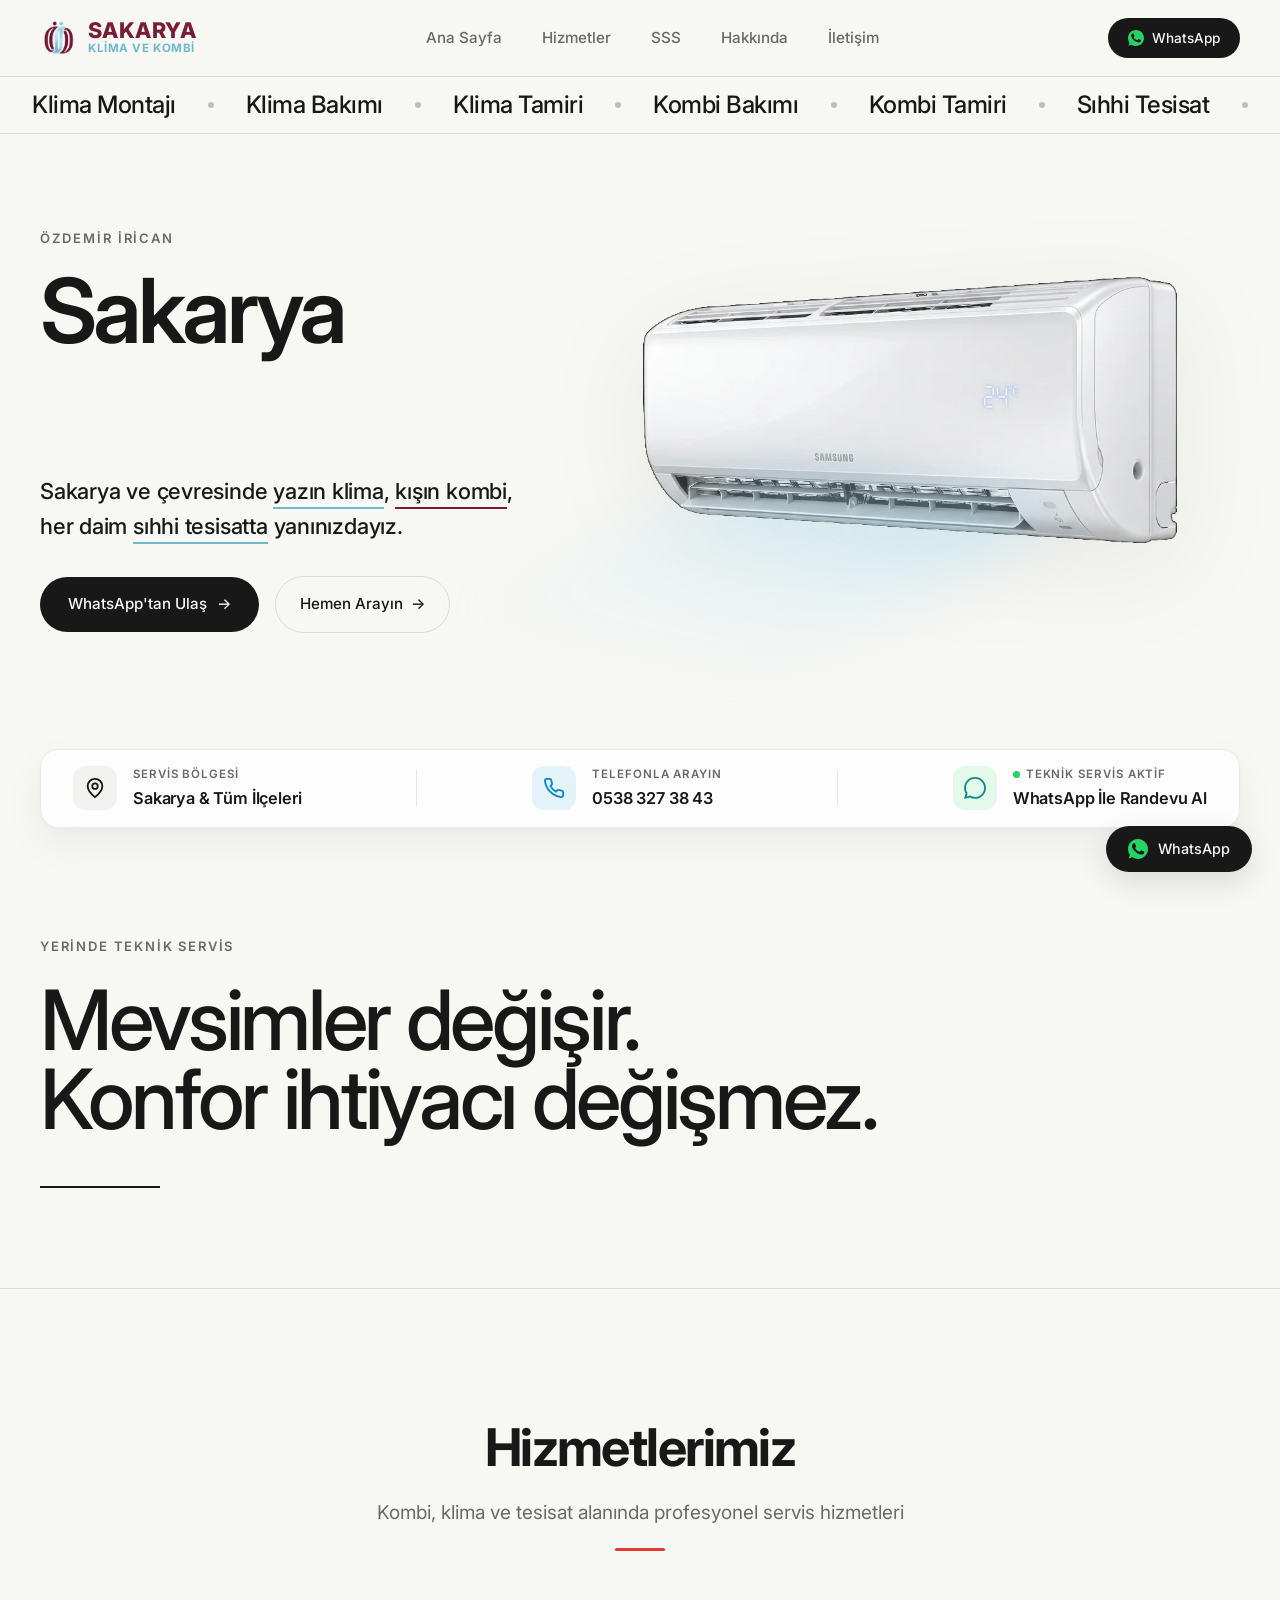
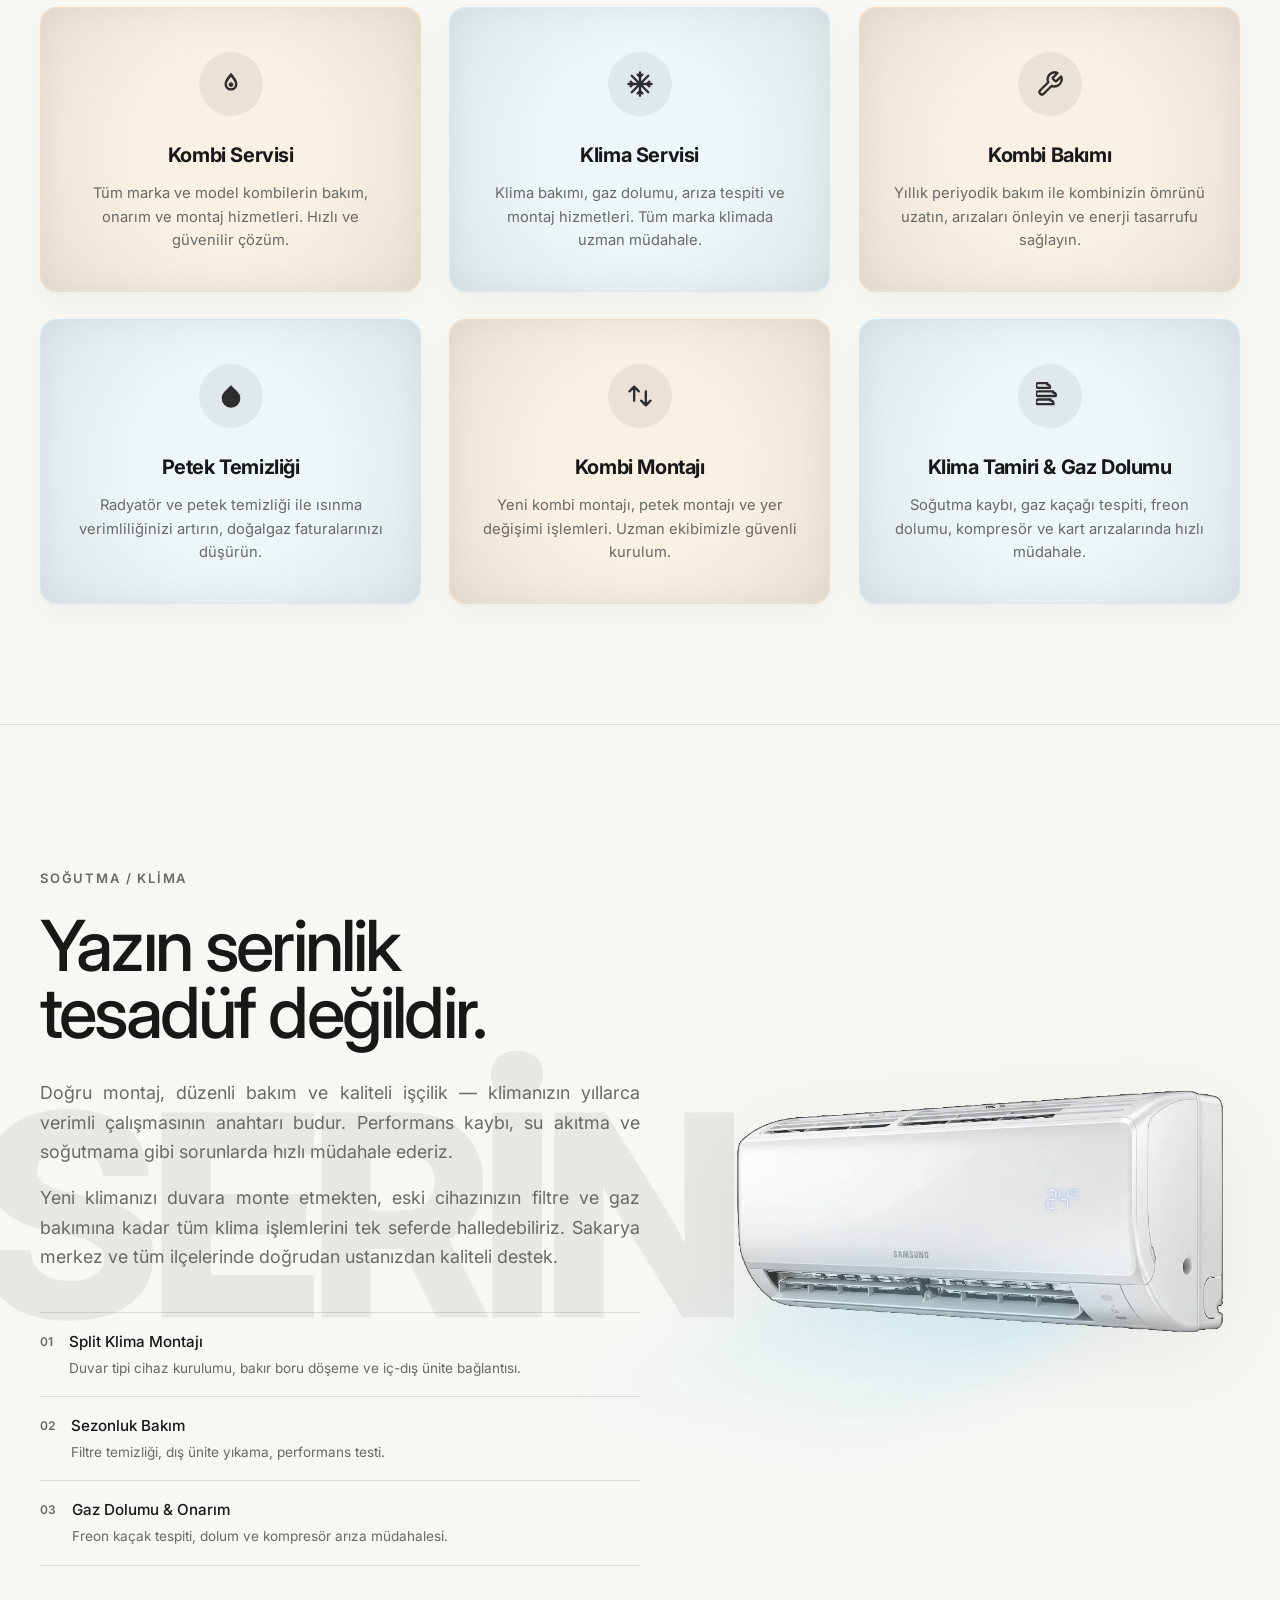
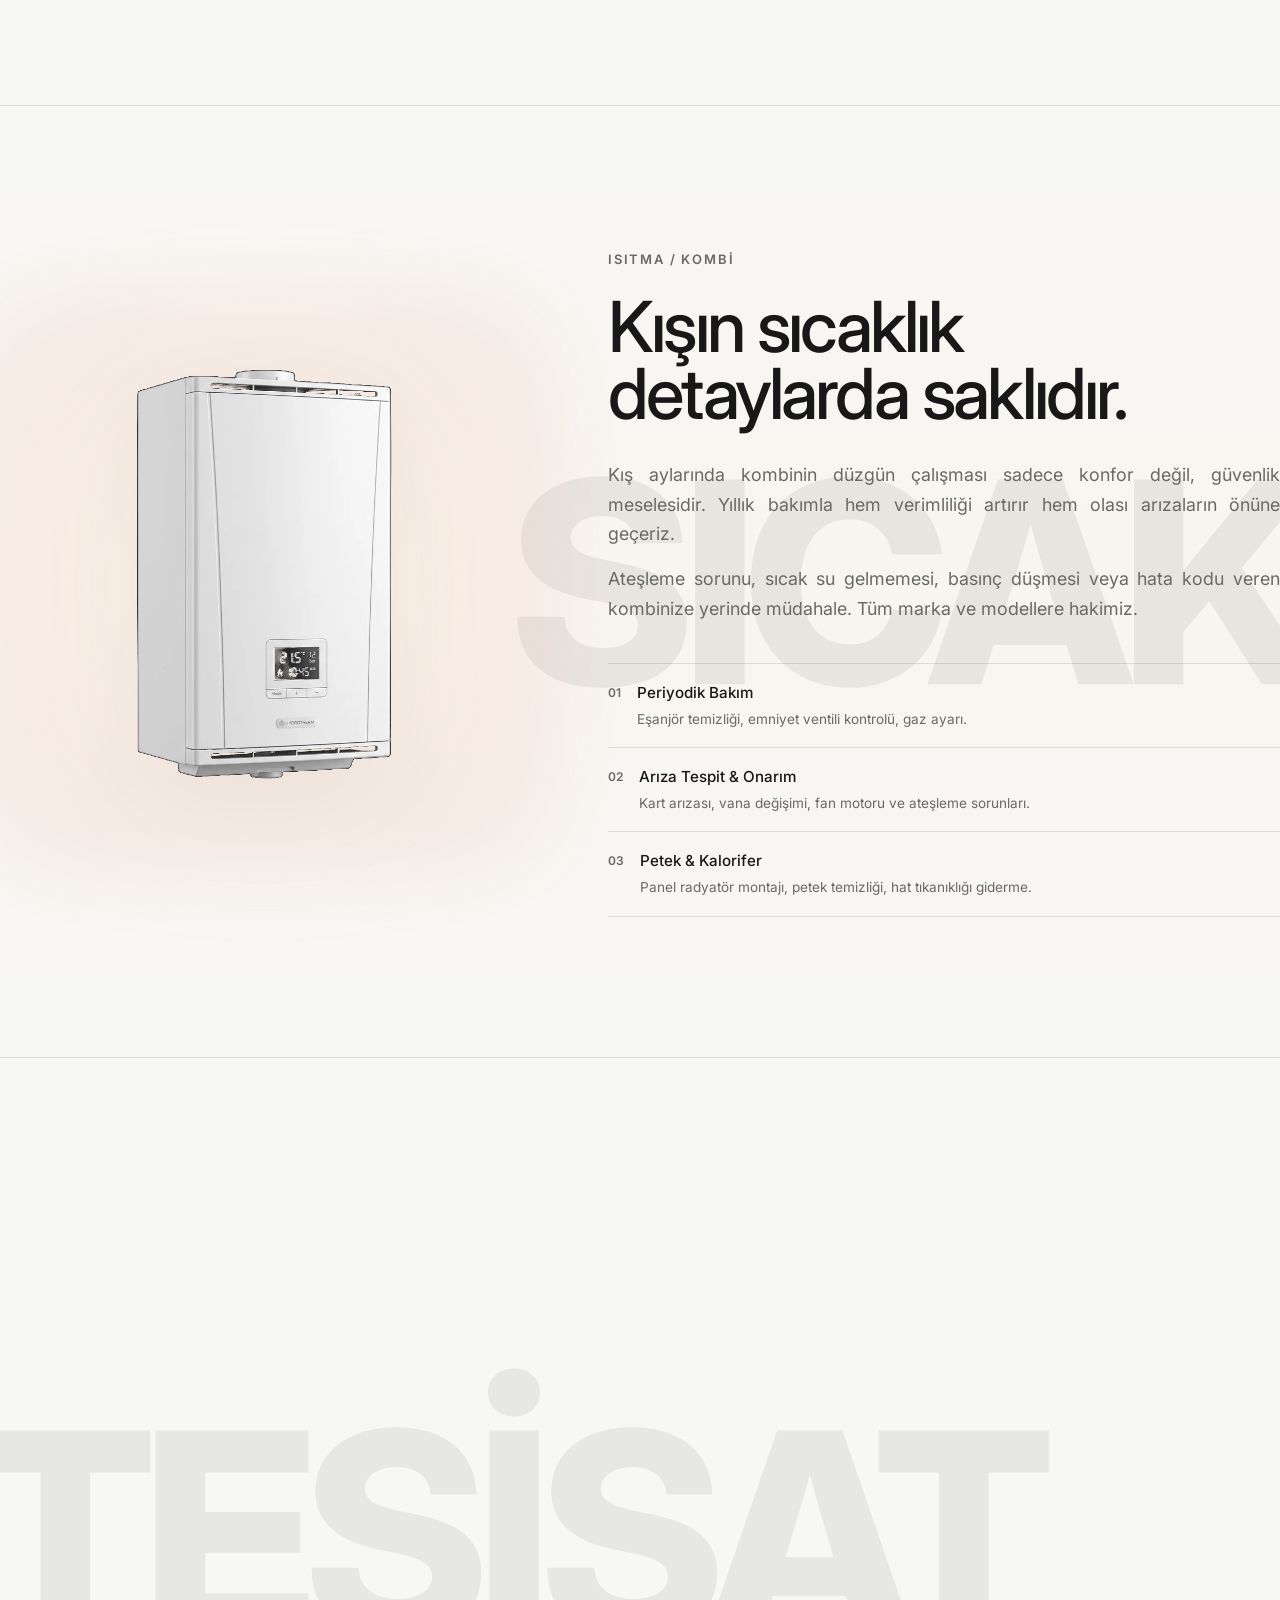
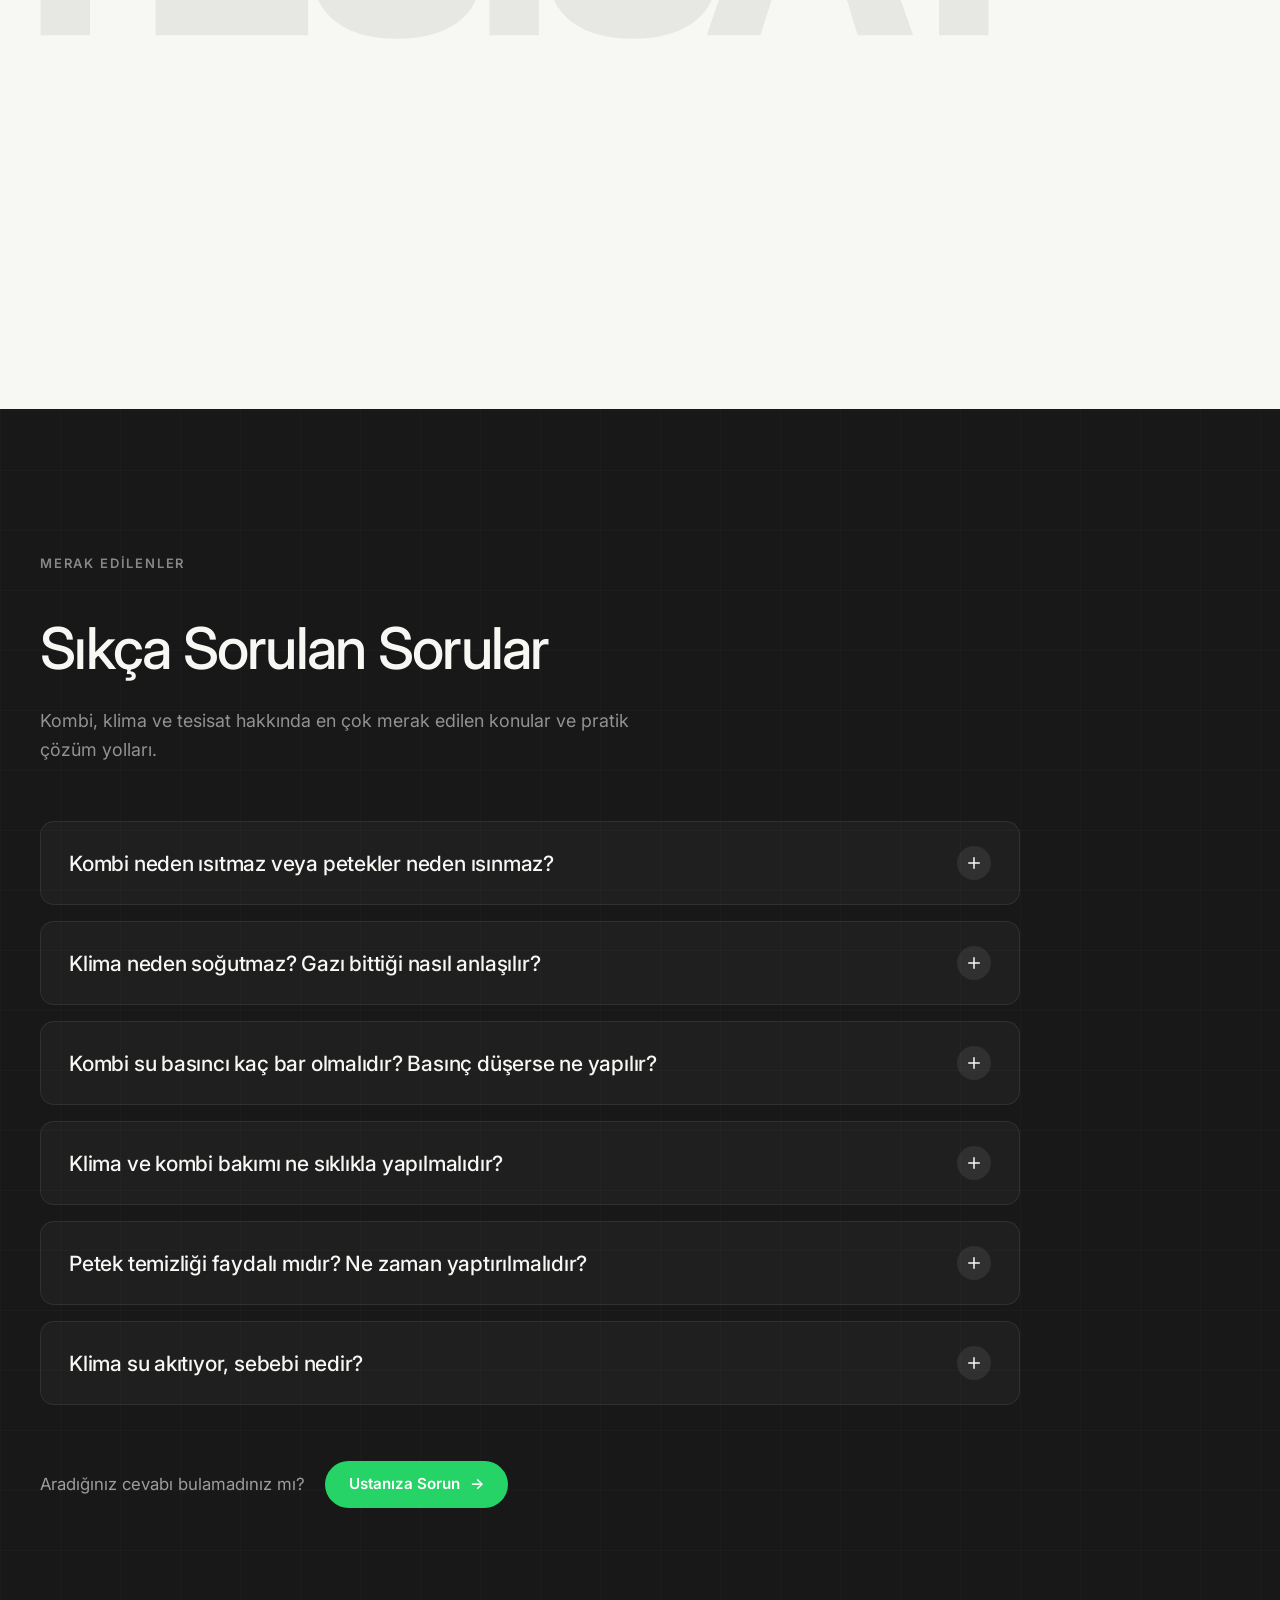
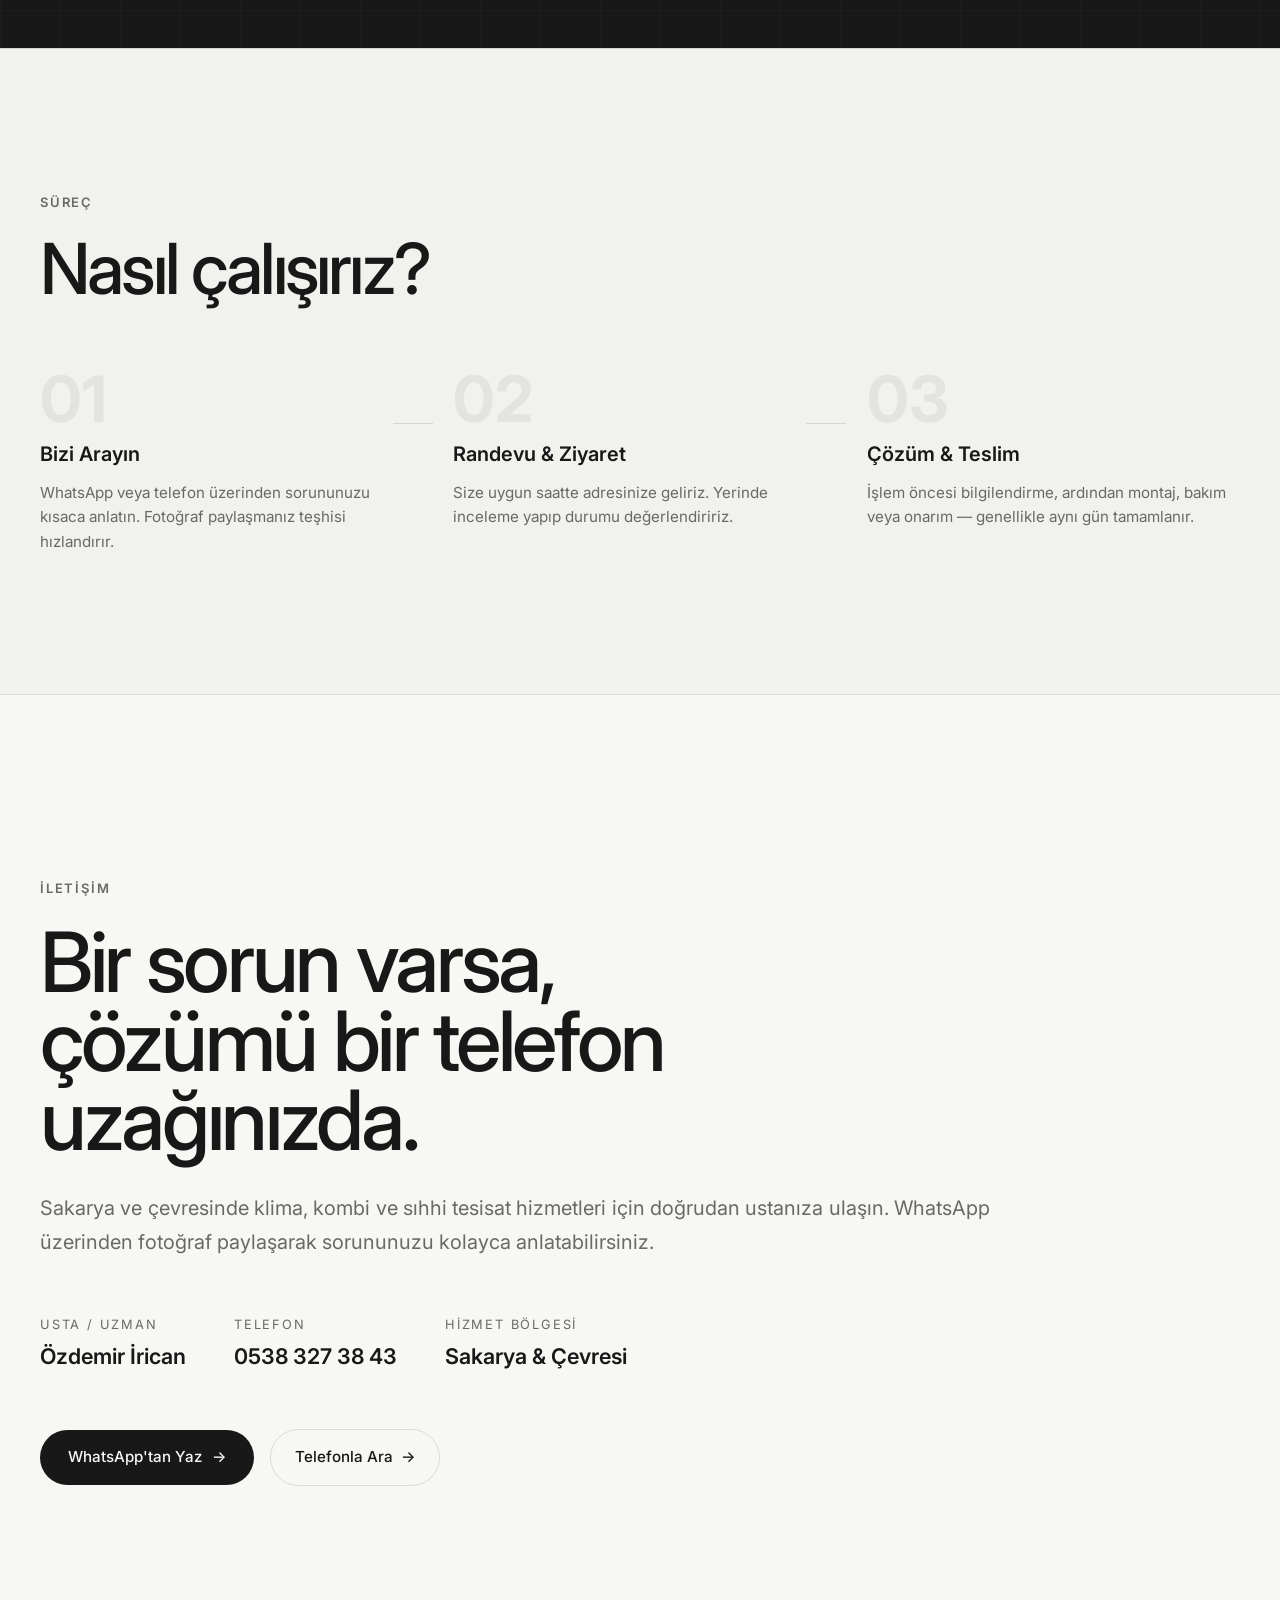
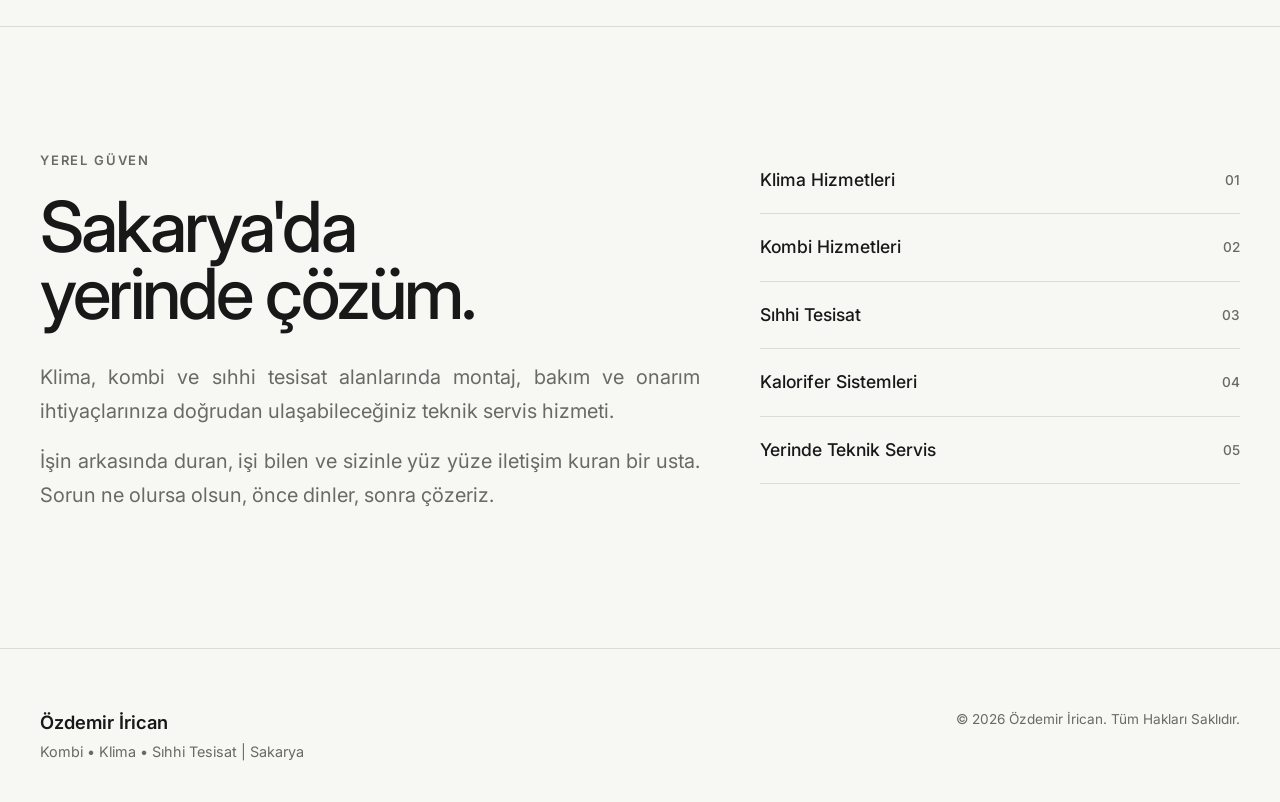
==== commit 7b199c97: "Update hero title layout and set animation fade to 0.15s" ====
--- a/index.html
+++ b/index.html
@@ -245,14 +245,20 @@
         <div class="hero-grid">
 
           <div class="hero-content">
-            <span class="section-label">SAKARYA / KLİMA / KOMBİ / TESİSAT</span>
+            <span class="section-label" style="letter-spacing: 0.15em; font-weight: 600;">ÖZDEMİR İRİCAN</span>
 
             <div class="hero-title-group">
               <span class="hero-title-line">
-                <span class="hero-reveal-text">Özdemir</span>
+                <span class="hero-reveal-text">Sakarya</span>
               </span>
               <span class="hero-title-line offset">
-                <span class="hero-reveal-text delay-1">İrican</span>
+                <span class="hero-reveal-text delay-1">
+                  <span class="animated-words">
+                    <span class="word">Klima</span>
+                    <span class="word">Kombi</span>
+                    <span class="word">Tesisat</span>
+                  </span>
+                </span>
               </span>
             </div>
 
--- a/css/style.css
+++ b/css/style.css
@@ -2551,4 +2551,29 @@
     opacity: 1;
     transform: translateY(0);
   }
+}
+
+/* Hero Animated Words */
+.animated-words {
+  display: inline-grid;
+}
+
+.animated-words .word {
+  grid-area: 1 / 1;
+  opacity: 0;
+  transform: translateY(-20px);
+  /* Use the editorial easing from the root or a nice spring curve */
+  animation: slideWord 6s cubic-bezier(0.25, 0.46, 0.45, 0.94) infinite;
+}
+
+.animated-words .word:nth-child(1) { animation-delay: 0s; }
+.animated-words .word:nth-child(2) { animation-delay: 2s; }
+.animated-words .word:nth-child(3) { animation-delay: 4s; }
+
+@keyframes slideWord {
+  0% { opacity: 0; transform: translateY(-20px); }
+  2.5% { opacity: 1; transform: translateY(0); }
+  33.33% { opacity: 1; transform: translateY(0); }
+  35.83% { opacity: 0; transform: translateY(20px); }
+  100% { opacity: 0; transform: translateY(20px); }
 }
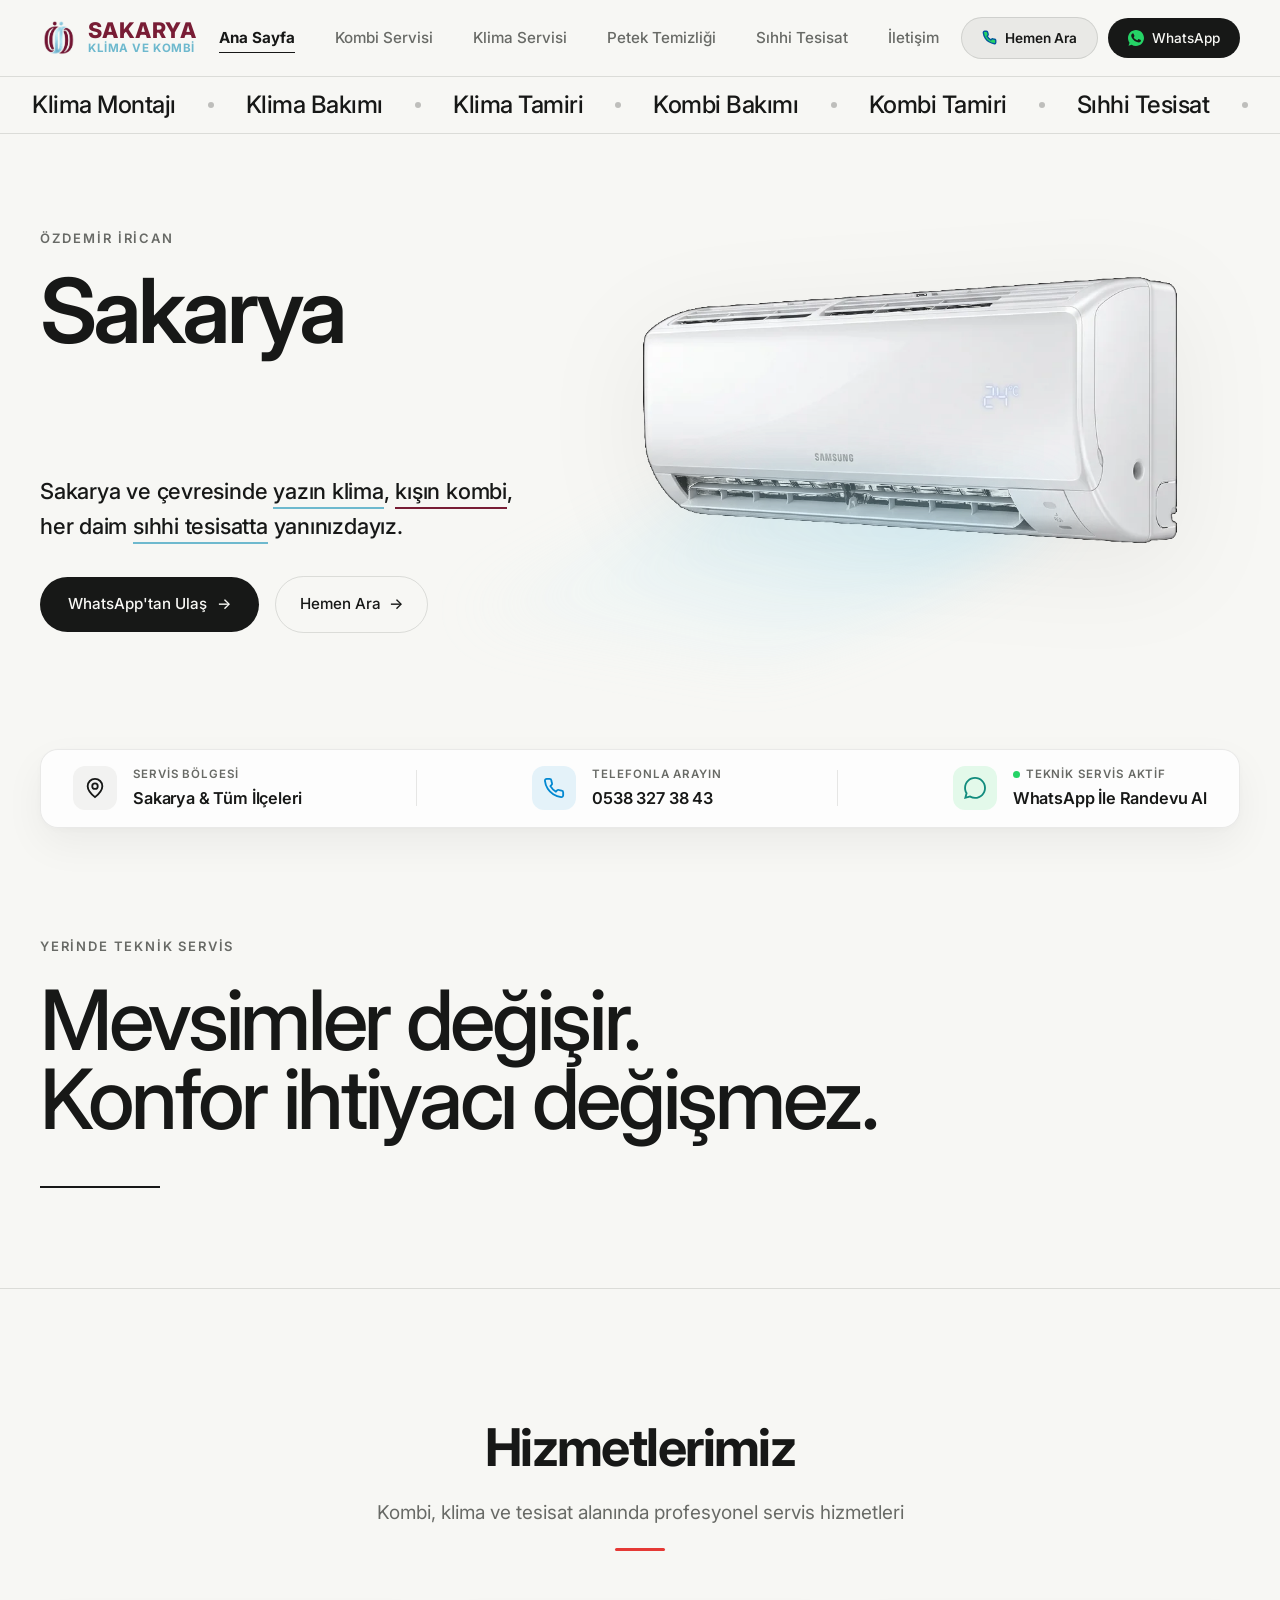
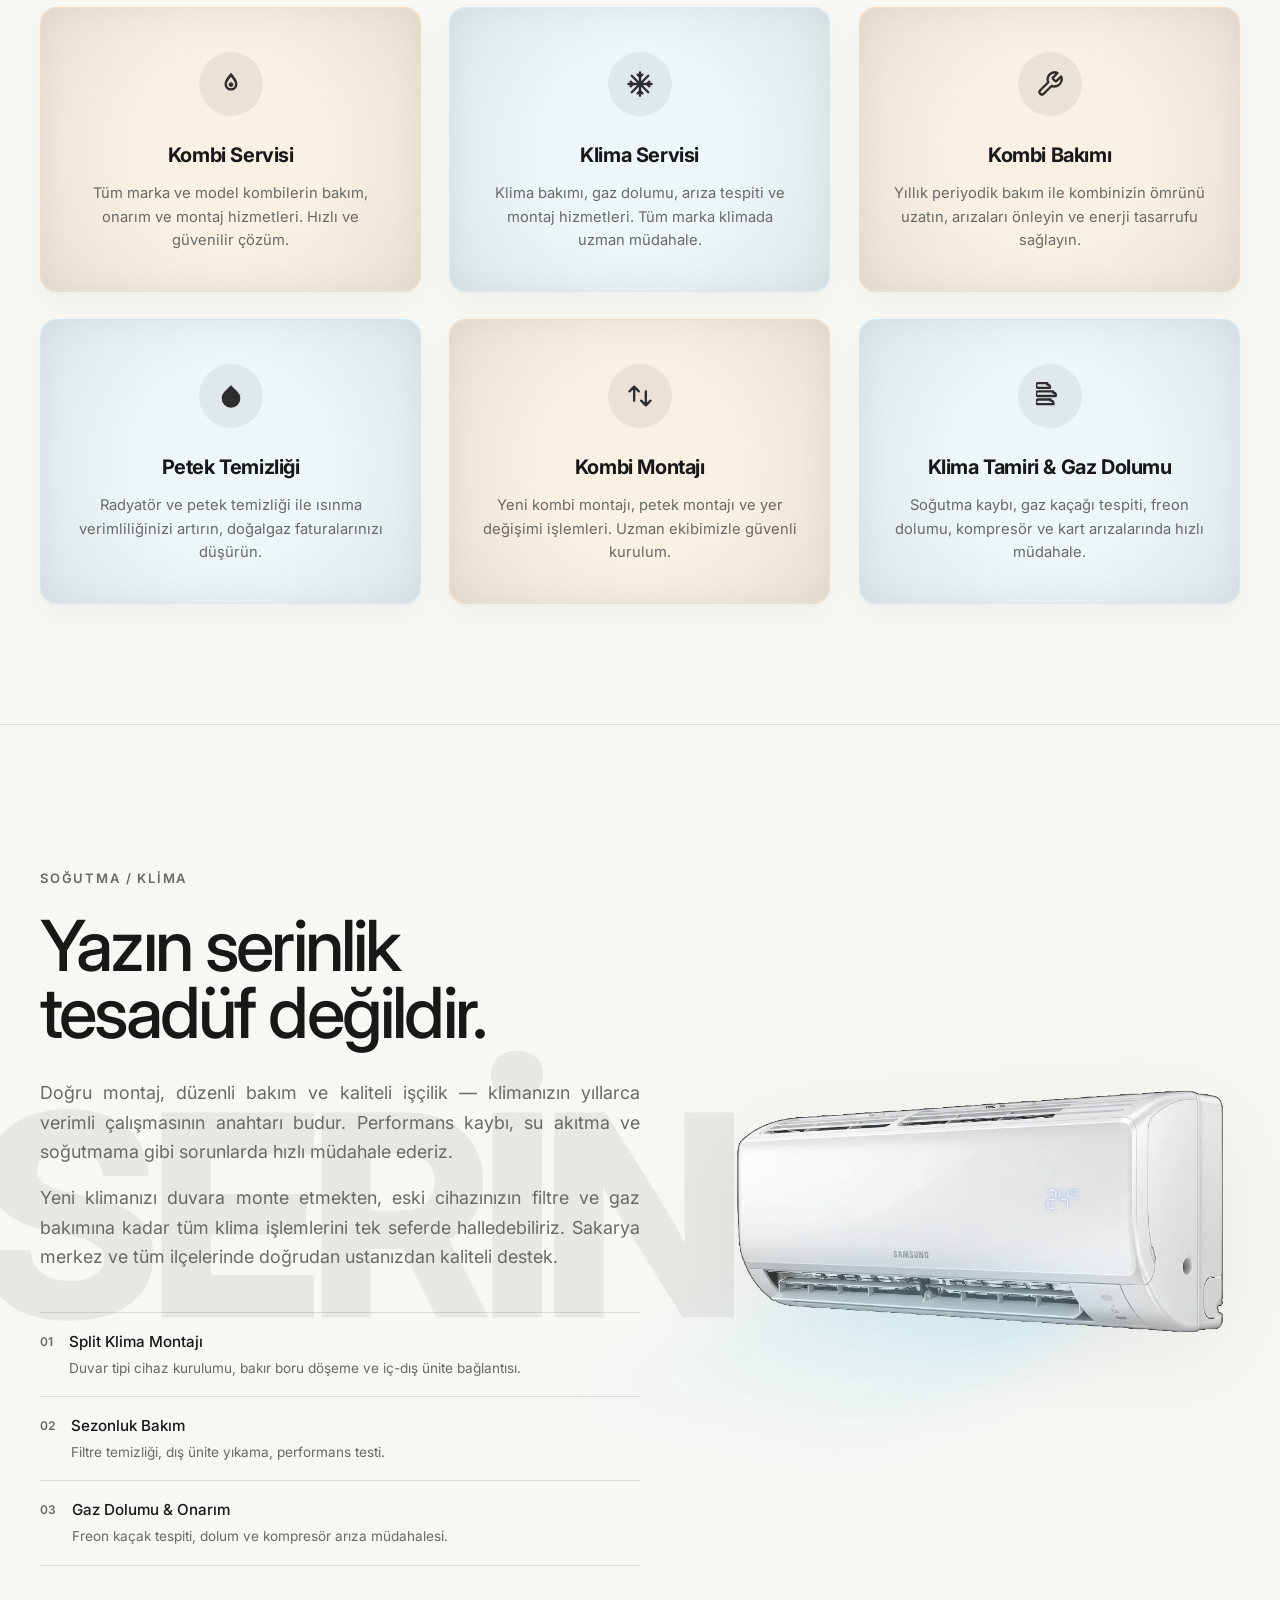
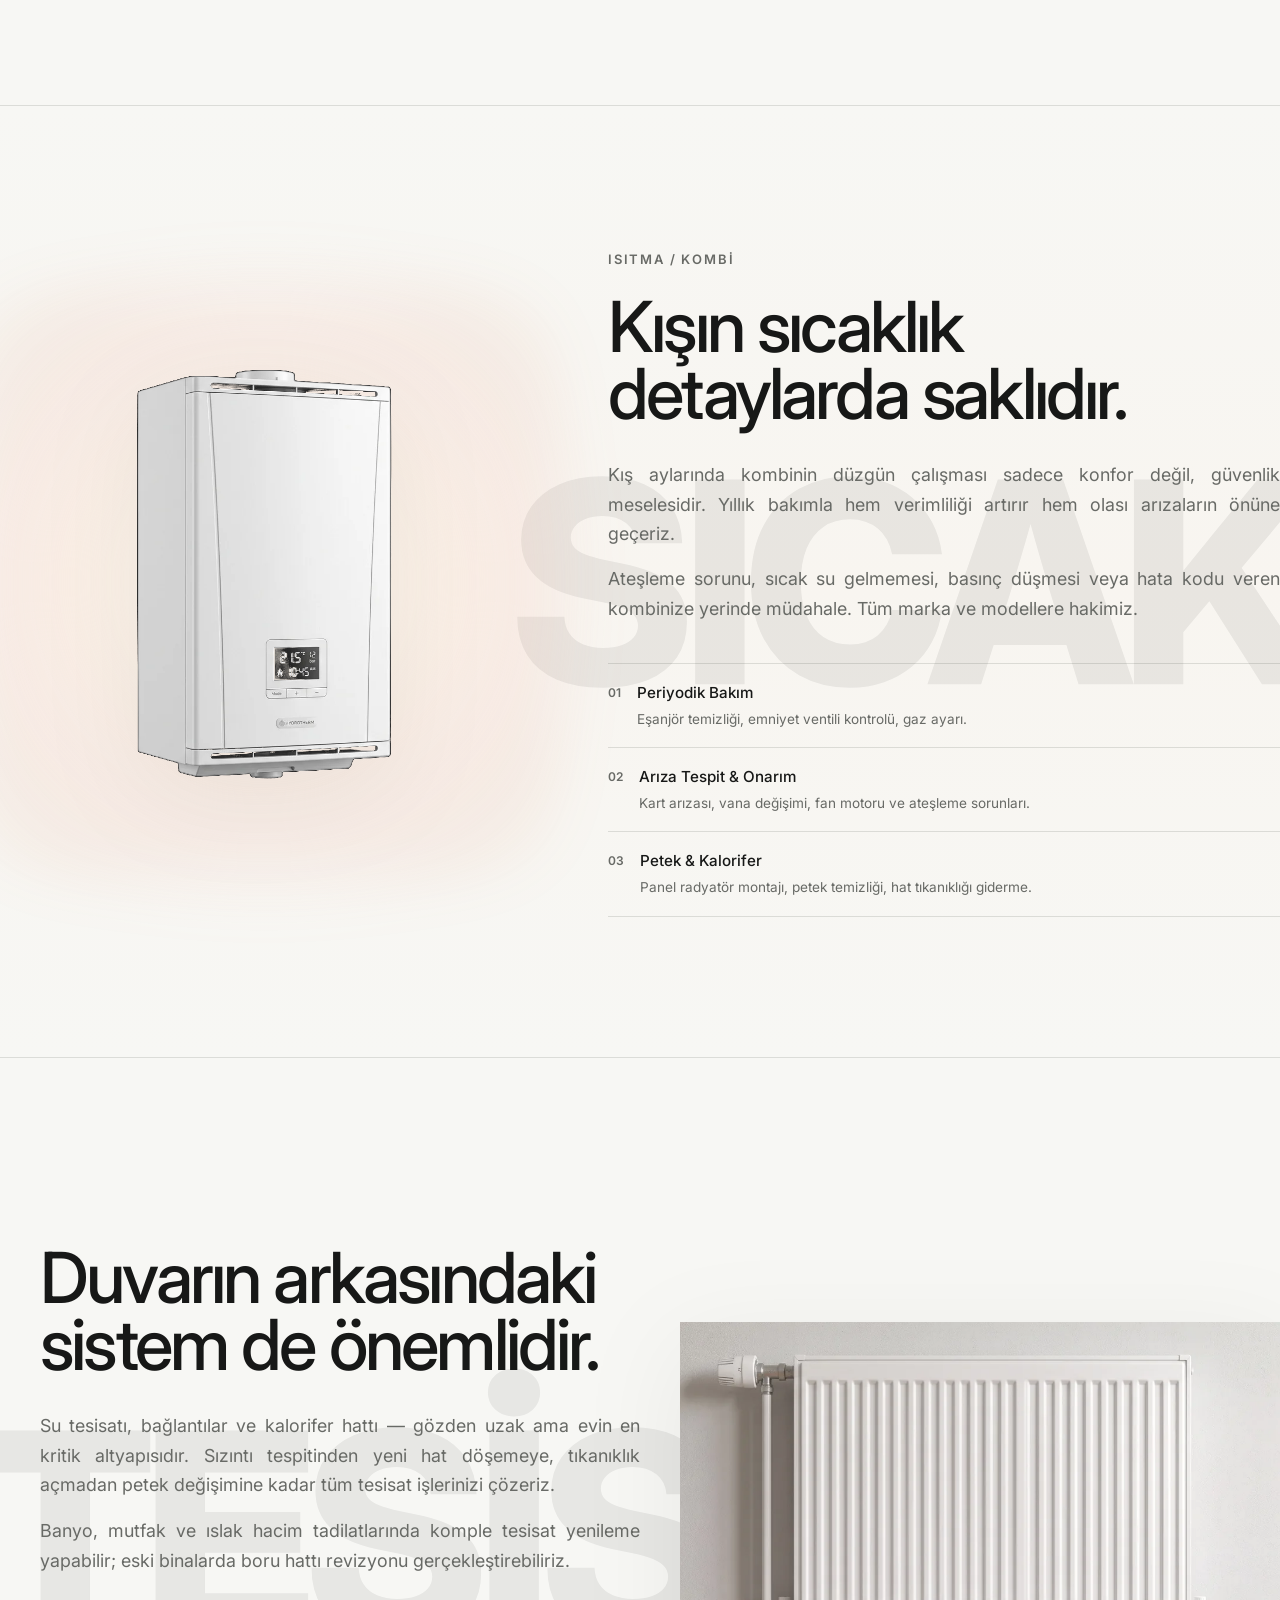
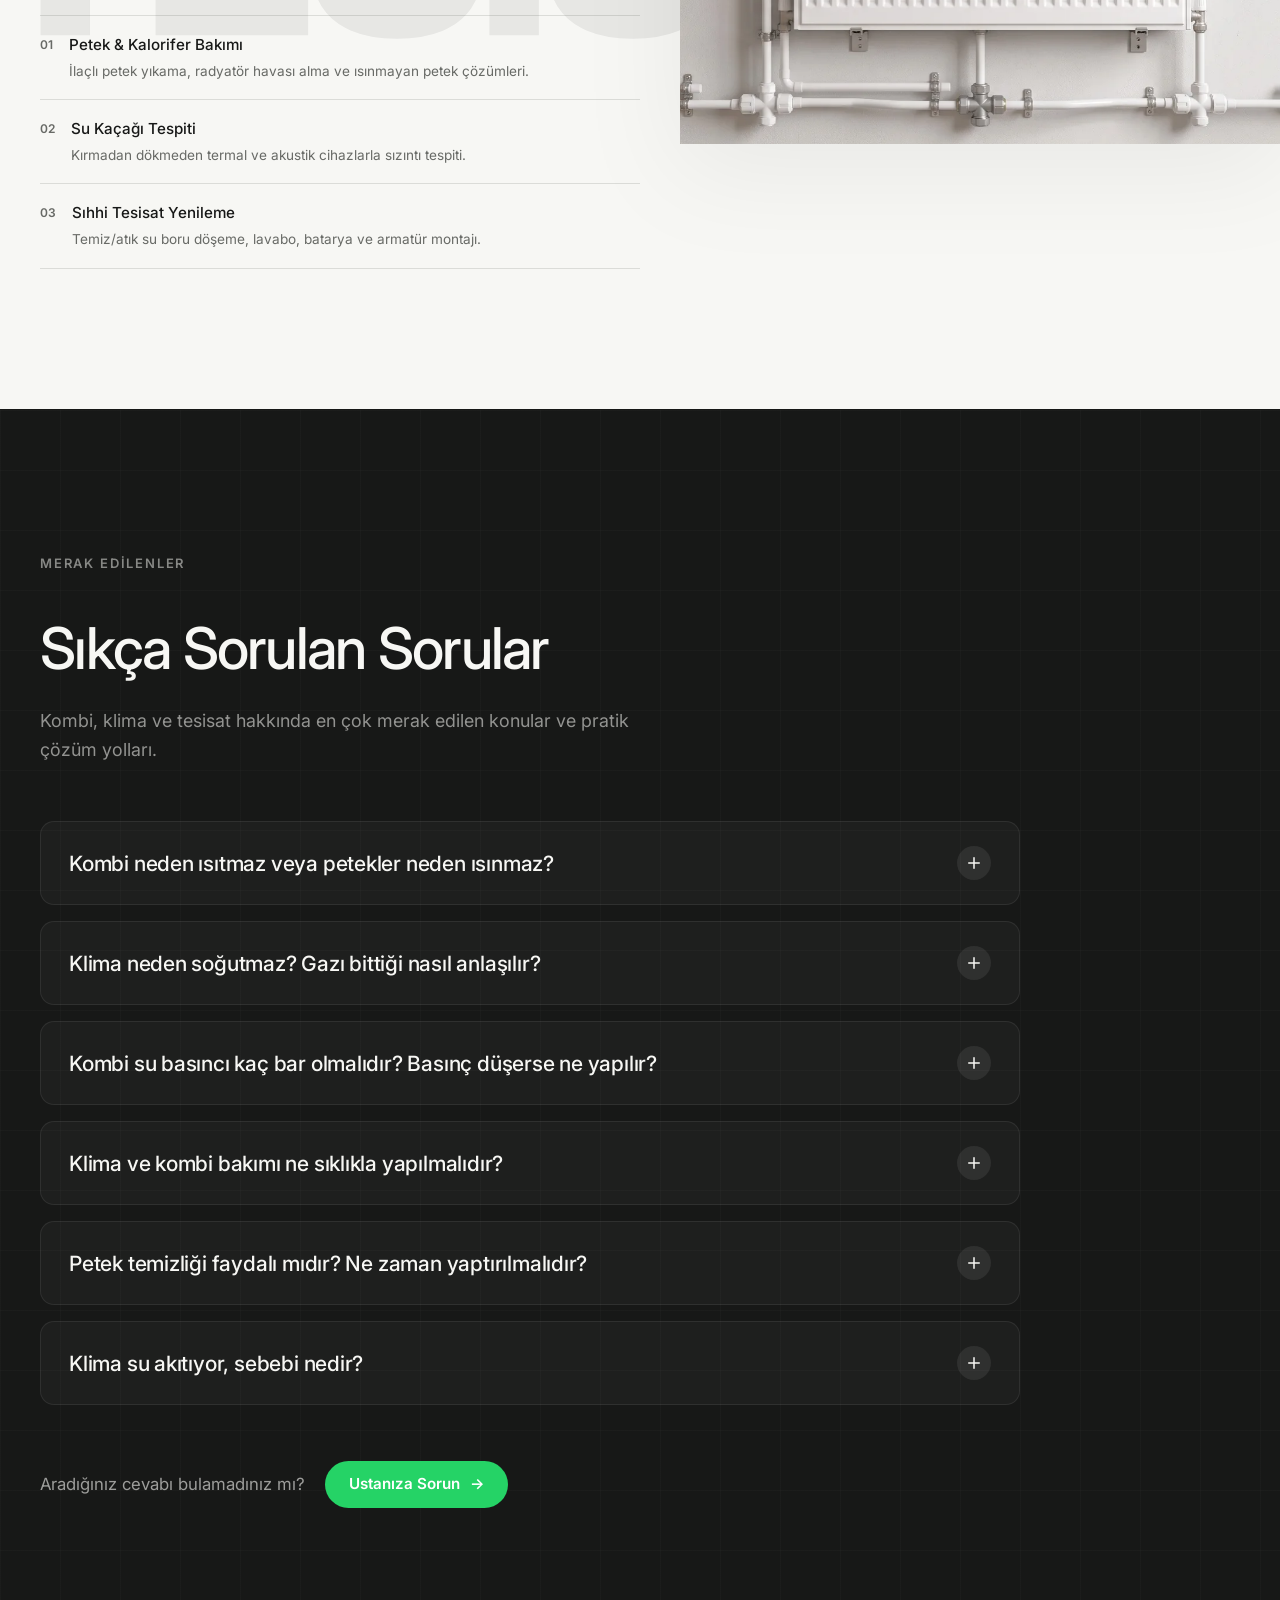
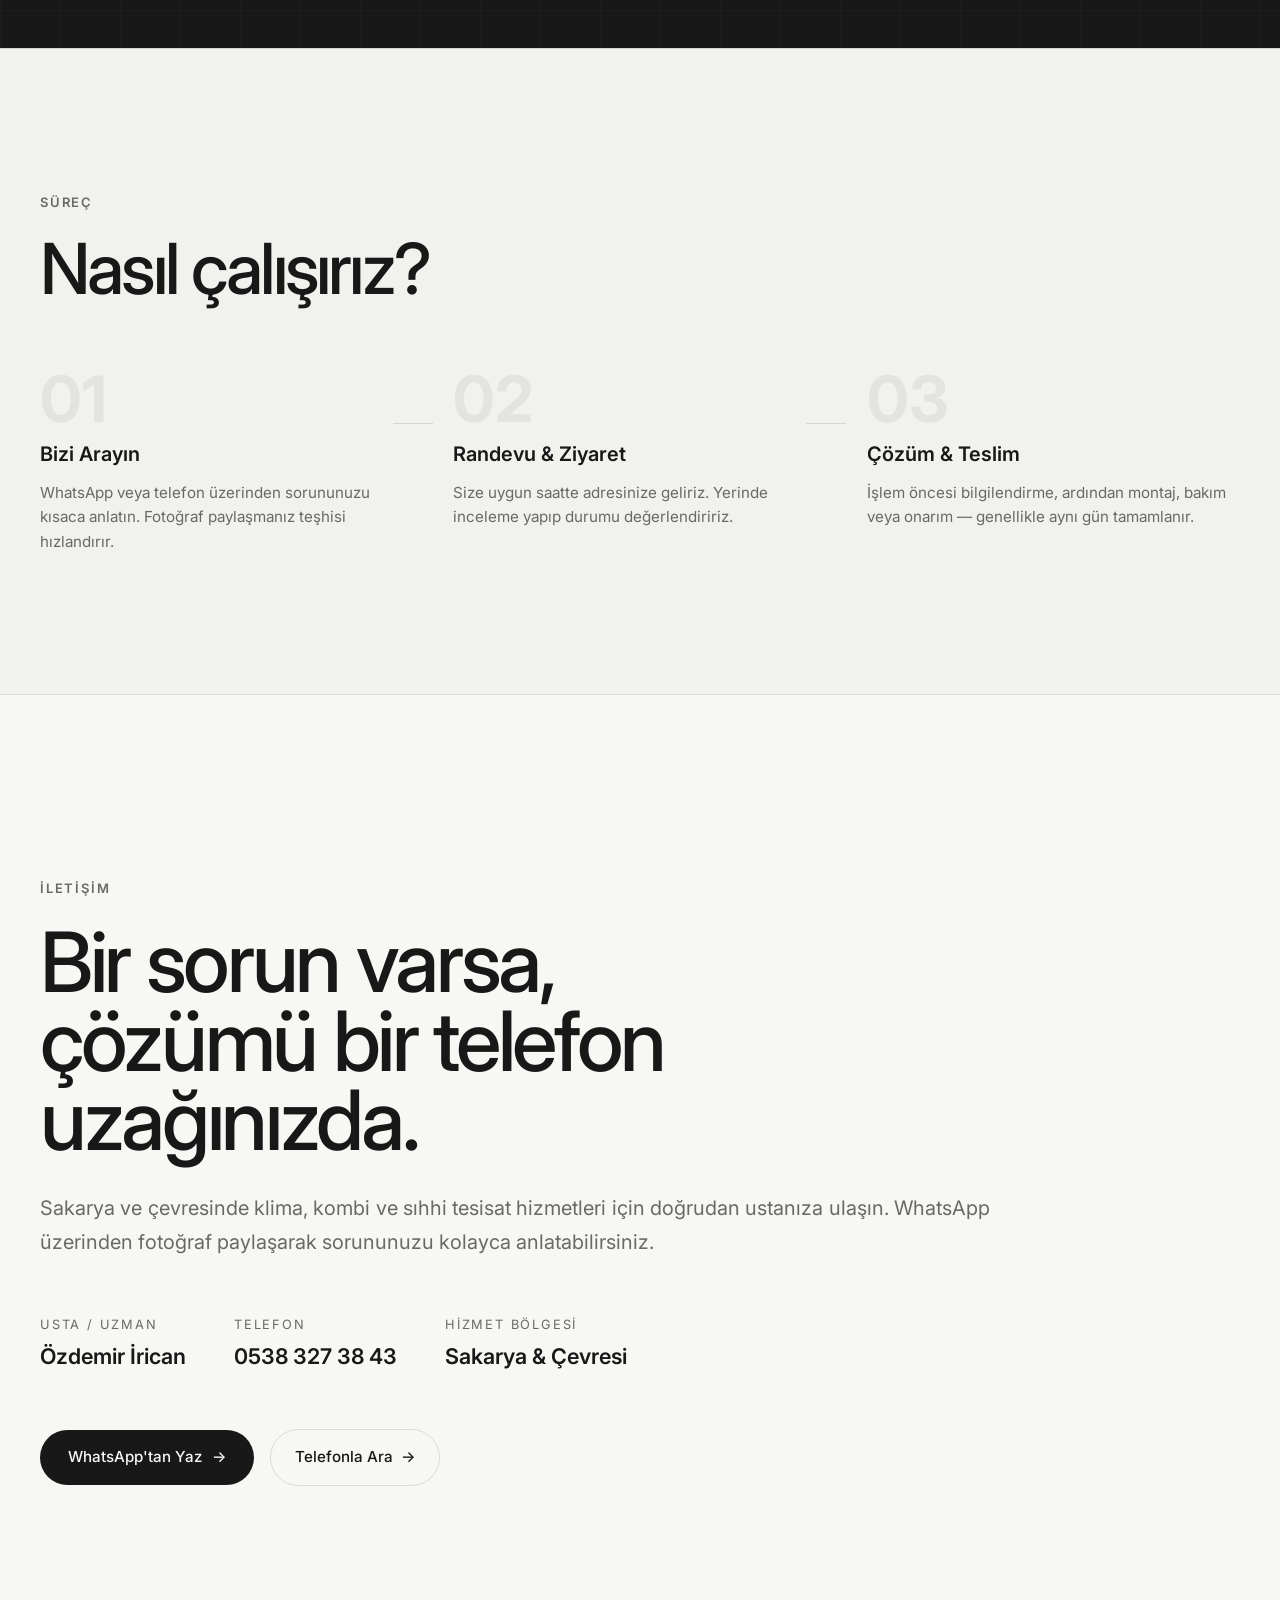
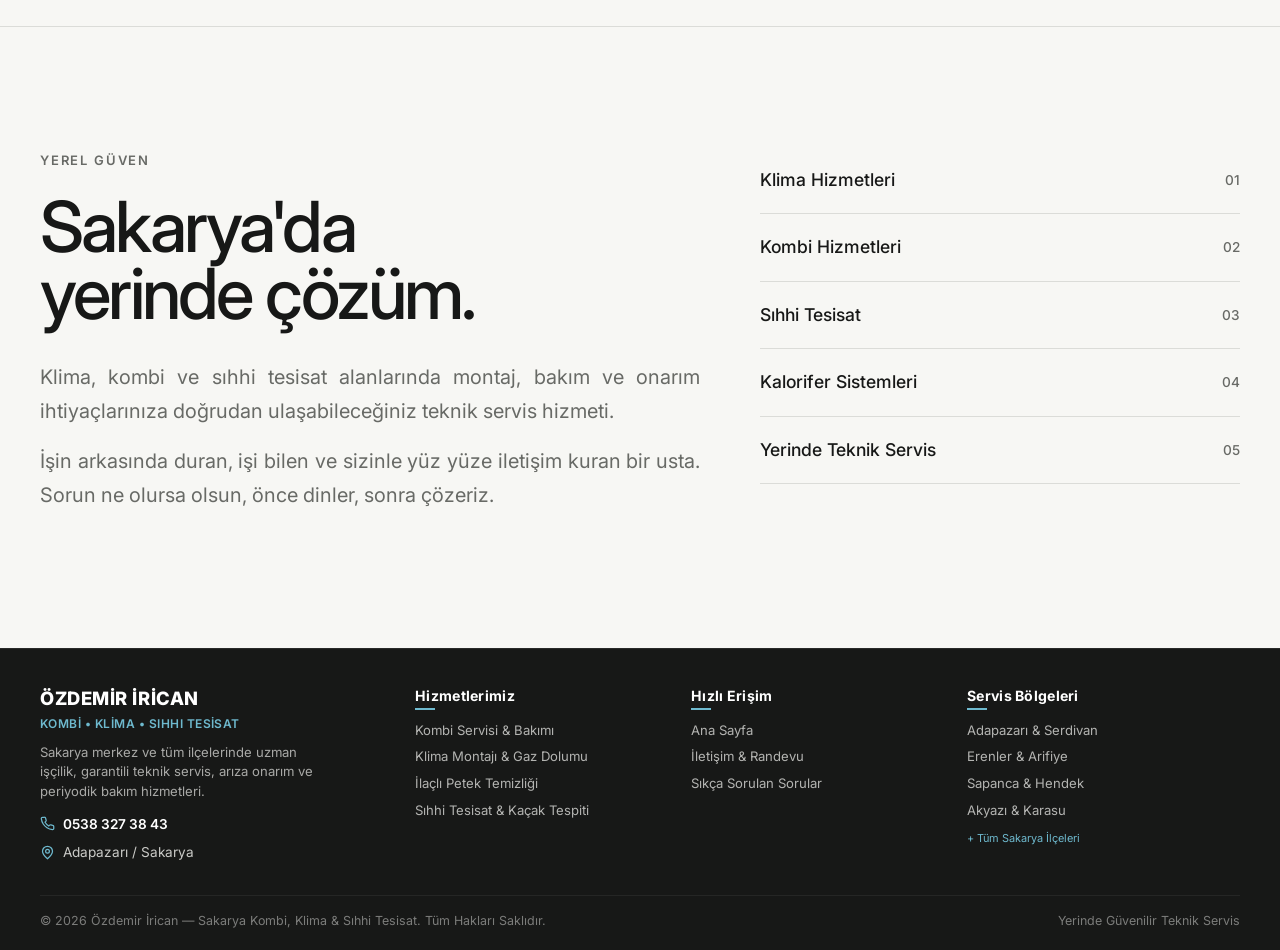
==== commit 806c48ba: "feat: optimize pages, minimalist contact page, slim footer, and mobile floating CTAs" ====
--- a/index.html
+++ b/index.html
@@ -7,10 +7,28 @@
   <title>Sakarya Klima Kombi Servisi | Özdemir İrican</title>
 
   <meta name="description"
-    content="Sakarya klima kombi servisi, klima montajı, klima bakımı, kombi tamiri ve sıhhi tesisat hizmetleri. Sakarya'da güvenilir ve hızlı servis için Özdemir İrican ile iletişime geçin." />
+    content="Sakarya kombi servisi, klima montajı, gaz dolumu, petek temizliği ve sıhhi tesisat çözümleri. Sakarya genelinde hızlı, garantili ve güvenilir usta servisi." />
   <meta name="keywords"
-    content="sakarya klima kombi, sakarya kombi servisi, sakarya klima servisi, kombi bakımı, kombi tamiri, klima montajı, klima tamiri, sıhhi tesisat, Sakarya, Özdemir İrican" />
+    content="sakarya klima kombi, sakarya kombi servisi, sakarya klima servisi, sakarya petek temizliği, sakarya su tesisatçısı, kombi bakımı sakarya, klima montajı sakarya, Özdemir İrican" />
   <meta name="author" content="Özdemir İrican" />
+  <meta name="robots" content="index, follow" />
+
+  <!-- Canonical URL for SEO -->
+  <link rel="canonical" href="https://sakaryaklimakombi.com/" />
+
+  <!-- Open Graph / Facebook / WhatsApp -->
+  <meta property="og:type" content="website" />
+  <meta property="og:url" content="https://sakaryaklimakombi.com/" />
+  <meta property="og:title" content="Sakarya Klima Kombi Servisi | Özdemir İrican" />
+  <meta property="og:description" content="Sakarya genelinde profesyonel klima montajı, klima bakımı, kombi tamiri ve sıhhi tesisat hizmetleri. Doğrudan ustanızdan yerinde hızlı çözüm." />
+  <meta property="og:image" content="https://sakaryaklimakombi.com/assets/images/logo-icon.png" />
+  <meta property="og:locale" content="tr_TR" />
+
+  <!-- Twitter Card -->
+  <meta name="twitter:card" content="summary_large_image" />
+  <meta name="twitter:title" content="Sakarya Klima Kombi Servisi | Özdemir İrican" />
+  <meta name="twitter:description" content="Sakarya kombi tamiri, klima montajı, petek temizliği ve tesisat hizmetleri." />
+  <meta name="twitter:image" content="https://sakaryaklimakombi.com/assets/images/logo-icon.png" />
 
   <link rel="preconnect" href="https://fonts.googleapis.com">
   <link rel="preconnect" href="https://fonts.gstatic.com" crossorigin>
@@ -22,18 +40,96 @@
 
   <link rel="stylesheet" href="css/style.css" />
 
+  <!-- Structured Data: HVACBusiness / LocalBusiness -->
   <script type="application/ld+json">
   {
     "@context": "https://schema.org",
-    "@type": "LocalBusiness",
-    "name": "Özdemir İrican — Kombi, Klima & Sıhhi Tesisat",
-    "description": "Sakarya bölgesinde profesyonel klima montajı, klima bakımı, kombi tamiri, bakımı ve sıhhi tesisat çözümleri.",
+    "@type": "HVACBusiness",
+    "name": "Özdemir İrican — Sakarya Klima & Kombi Servisi",
+    "image": "https://sakaryaklimakombi.com/assets/images/logo-icon.png",
+    "url": "https://sakaryaklimakombi.com/",
     "telephone": "+905383273843",
-    "areaServed": "Sakarya",
+    "priceRange": "₺₺",
     "address": {
       "@type": "PostalAddress",
-      "addressLocality": "Sakarya",
+      "addressLocality": "Adapazarı",
+      "addressRegion": "Sakarya",
       "addressCountry": "TR"
+    },
+    "geo": {
+      "@type": "GeoCoordinates",
+      "latitude": 40.7569,
+      "longitude": 30.3783
+    },
+    "openingHoursSpecification": {
+      "@type": "OpeningHoursSpecification",
+      "dayOfWeek": [
+        "Monday",
+        "Tuesday",
+        "Wednesday",
+        "Thursday",
+        "Friday",
+        "Saturday",
+        "Sunday"
+      ],
+      "opens": "08:00",
+      "closes": "21:00"
+    },
+    "areaServed": [
+      "Adapazarı",
+      "Serdivan",
+      "Erenler",
+      "Arifiye",
+      "Sapanca",
+      "Hendek",
+      "Akyazı",
+      "Karasu",
+      "Ferizli",
+      "Söğütlü",
+      "Geyve",
+      "Pamukova",
+      "Kaynarca",
+      "Kocaali",
+      "Taraklı",
+      "Karapürçek"
+    ],
+    "hasOfferCatalog": {
+      "@type": "OfferCatalog",
+      "name": "Teknik Servis Hizmetleri",
+      "itemListElement": [
+        {
+          "@type": "Offer",
+          "itemOffered": {
+            "@type": "Service",
+            "name": "Kombi Tamiri ve Bakımı",
+            "url": "https://sakaryaklimakombi.com/kombi-servisi/"
+          }
+        },
+        {
+          "@type": "Offer",
+          "itemOffered": {
+            "@type": "Service",
+            "name": "Klima Montajı ve Gaz Dolumu",
+            "url": "https://sakaryaklimakombi.com/klima-servisi/"
+          }
+        },
+        {
+          "@type": "Offer",
+          "itemOffered": {
+            "@type": "Service",
+            "name": "İlaçlı Petek Temizliği",
+            "url": "https://sakaryaklimakombi.com/petek-temizligi/"
+          }
+        },
+        {
+          "@type": "Offer",
+          "itemOffered": {
+            "@type": "Service",
+            "name": "Sıhhi Tesisat ve Su Kaçağı Tespiti",
+            "url": "https://sakaryaklimakombi.com/tesisat/"
+          }
+        }
+      ]
     }
   }
   </script>
@@ -104,6 +200,27 @@
 
   <!-- ===== PRELOADER SCREEN ===== -->
   <div class="preloader-overlay" id="preloader">
+    <script>
+      (function () {
+        try {
+          var isReload = false;
+          var navEntries = window.performance && performance.getEntriesByType && performance.getEntriesByType('navigation');
+          if (navEntries && navEntries.length > 0) {
+            isReload = navEntries[0].type === 'reload';
+          } else if (window.performance && window.performance.navigation) {
+            isReload = window.performance.navigation.type === 1;
+          }
+          var hasVisited = sessionStorage.getItem('has_visited_home') === 'true';
+          if (hasVisited && !isReload) {
+            var pl = document.getElementById('preloader');
+            if (pl) {
+              pl.style.display = 'none';
+              pl.classList.add('is-hidden');
+            }
+          }
+        } catch (e) {}
+      })();
+    </script>
     <div class="preloader-wrapper">
       <div class="water-drop-wrapper">
         <svg class="water-drop-svg" viewBox="0 0 100 130" xmlns="http://www.w3.org/2000/svg">
@@ -136,29 +253,39 @@
 
   <!-- ===== HEADER ===== -->
   <header class="site-header" id="site-header">
-    <div class="header-brand">
+    <a href="index.html" class="header-brand">
       <img src="assets/images/logo-icon.png" alt="Logo" class="brand-logo" />
       <div class="brand-text-wrapper">
         <span class="brand-title">SAKARYA</span>
         <span class="brand-subtitle">KLİMA VE KOMBİ</span>
       </div>
+    </a>
+
+    <nav class="header-nav">
+      <a href="index.html" class="nav-link active">Ana Sayfa</a>
+      <a href="kombi-servisi.html" class="nav-link">Kombi Servisi</a>
+      <a href="klima-servisi.html" class="nav-link">Klima Servisi</a>
+      <a href="petek-temizligi.html" class="nav-link">Petek Temizliği</a>
+      <a href="tesisat.html" class="nav-link">Sıhhi Tesisat</a>
+      <a href="iletisim.html" class="nav-link">İletişim</a>
+    </nav>
+
+    <div class="header-actions-group">
+      <a href="tel:+905383273843" class="header-cta header-call-btn call-link">
+        <svg viewBox="0 0 24 24" fill="none" stroke="currentColor" stroke-width="2.2" stroke-linecap="round" stroke-linejoin="round" style="width: 15px; height: 15px; stroke: #01579B;">
+          <path d="M22 16.92v3a2 2 0 0 1-2.18 2 19.79 19.79 0 0 1-8.63-3.07 19.5 19.5 0 0 1-6-6 19.79 19.79 0 0 1-3.07-8.67A2 2 0 0 1 4.11 2h3a2 2 0 0 1 2 1.72 12.84 12.84 0 0 0 .7 2.81 2 2 0 0 1-.45 2.11L8.09 9.91a16 16 0 0 0 6 6l1.27-1.27a2 2 0 0 1 2.11-.45 12.84 12.84 0 0 0 2.81.7A2 2 0 0 1 22 16.92z" />
+        </svg>
+        <span>Hemen Ara</span>
+      </a>
+
+      <a href="#" class="header-cta whatsapp-link">
+        <svg viewBox="0 0 32 32" xmlns="http://www.w3.org/2000/svg">
+          <path
+            d="M16.004 0h-.008C7.174 0 0 7.176 0 16.004c0 3.5 1.128 6.744 3.046 9.378L1.054 31.29l6.118-1.958a15.923 15.923 0 008.832 2.666C24.826 31.998 32 24.822 32 15.996 32 7.172 24.826 0 16.004 0zm9.53 22.61c-.4 1.128-2.348 2.156-3.278 2.228-.876.066-1.694.396-5.696-1.184-4.846-1.912-7.926-6.87-8.166-7.19-.238-.32-1.95-2.594-1.95-4.948 0-2.354 1.234-3.51 1.672-3.992.44-.48.958-.602 1.278-.602.318 0 .638.002.918.016.294.016.69-.112 1.078.824.4.958 1.356 3.308 1.476 3.548.12.24.198.52.04.838-.16.32-.24.52-.478.798-.24.28-.504.624-.718.838-.24.24-.49.498-.21.978.28.48 1.242 2.052 2.668 3.322 1.834 1.634 3.38 2.14 3.86 2.38.48.24.76.2 1.04-.12.28-.32 1.198-1.394 1.518-1.874.318-.48.638-.398 1.078-.238.44.16 2.794 1.318 3.274 1.558.478.24.798.358.918.558.12.198.12 1.154-.28 2.282z" />
+        </svg>
+        <span>WhatsApp</span>
+      </a>
     </div>
-
-    <nav class="header-nav">
-      <a href="#hero" class="nav-link">Ana Sayfa</a>
-      <a href="#hizmetler" class="nav-link">Hizmetler</a>
-      <a href="#sss" class="nav-link">SSS</a>
-      <a href="#about" class="nav-link">Hakkında</a>
-      <a href="#iletisim" class="nav-link">İletişim</a>
-    </nav>
-
-    <a href="#" class="header-cta whatsapp-link">
-      <svg viewBox="0 0 32 32" xmlns="http://www.w3.org/2000/svg">
-        <path
-          d="M16.004 0h-.008C7.174 0 0 7.176 0 16.004c0 3.5 1.128 6.744 3.046 9.378L1.054 31.29l6.118-1.958a15.923 15.923 0 008.832 2.666C24.826 31.998 32 24.822 32 15.996 32 7.172 24.826 0 16.004 0zm9.53 22.61c-.4 1.128-2.348 2.156-3.278 2.228-.876.066-1.694.396-5.696-1.184-4.846-1.912-7.926-6.87-8.166-7.19-.238-.32-1.95-2.594-1.95-4.948 0-2.354 1.234-3.51 1.672-3.992.44-.48.958-.602 1.278-.602.318 0 .638.002.918.016.294.016.69-.112 1.078.824.4.958 1.356 3.308 1.476 3.548.12.24.198.52.04.838-.16.32-.24.52-.478.798-.24.28-.504.624-.718.838-.24.24-.49.498-.21.978.28.48 1.242 2.052 2.668 3.322 1.834 1.634 3.38 2.14 3.86 2.38.48.24.76.2 1.04-.12.28-.32 1.198-1.394 1.518-1.874.318-.48.638-.398 1.078-.238.44.16 2.794 1.318 3.274 1.558.478.24.798.358.918.558.12.198.12 1.154-.28 2.282z" />
-      </svg>
-      <span>WhatsApp</span>
-    </a>
 
     <!-- Mobile Hamburger Toggle Button -->
     <button class="mobile-menu-toggle" id="mobile-menu-toggle" aria-label="Menüyü Aç">
@@ -171,27 +298,26 @@
   <!-- Mobile Drawer Menu Overlay -->
   <div class="mobile-menu-drawer" id="mobile-menu-drawer">
     <div class="mobile-menu-header">
-      <div class="header-brand">
+      <a href="index.html" class="header-brand">
         <img src="assets/images/logo-icon.png" alt="Logo" class="brand-logo" />
         <div class="brand-text-wrapper">
           <span class="brand-title">SAKARYA</span>
           <span class="brand-subtitle">KLİMA VE KOMBİ</span>
         </div>
-      </div>
+      </a>
       <button class="mobile-menu-close" id="mobile-menu-close" aria-label="Kapat">&times;</button>
     </div>
     <nav class="mobile-nav-links">
-      <a href="#hero" class="mobile-nav-link">Ana Sayfa</a>
-      <a href="#hizmetler" class="mobile-nav-link">Hizmetler</a>
-      <a href="#klima-showcase" class="mobile-nav-link">Klima Servisi</a>
-      <a href="#kombi-showcase" class="mobile-nav-link">Kombi Servisi</a>
-      <a href="#tesisat-showcase" class="mobile-nav-link">Sıhhi Tesisat</a>
-      <a href="#sss" class="mobile-nav-link">Sıkça Sorulan Sorular (SSS)</a>
-      <a href="#iletisim" class="mobile-nav-link">İletişim</a>
+      <a href="index.html" class="mobile-nav-link active">Ana Sayfa</a>
+      <a href="kombi-servisi.html" class="mobile-nav-link">Kombi Servisi</a>
+      <a href="klima-servisi.html" class="mobile-nav-link">Klima Servisi</a>
+      <a href="petek-temizligi.html" class="mobile-nav-link">Petek Temizliği</a>
+      <a href="tesisat.html" class="mobile-nav-link">Sıhhi Tesisat</a>
+      <a href="iletisim.html" class="mobile-nav-link">İletişim & Randevu</a>
     </nav>
     <div class="mobile-menu-footer">
       <a href="tel:+905383273843" class="btn-primary call-link" style="width: 100%; justify-content: center;">
-        <span>Hemen Arayın</span>
+        <span>Hemen Ara</span>
       </a>
     </div>
   </div>
@@ -272,7 +398,7 @@
                 <span class="arrow">→</span>
               </a>
               <a href="tel:+905383273843" class="btn-secondary call-link">
-                <span>Hemen Arayın</span>
+                <span>Hemen Ara</span>
                 <span class="arrow">→</span>
               </a>
             </div>
@@ -407,7 +533,7 @@
 
         <div class="services-grid">
           <!-- Kombi Servisi (Kırmızı Tema) -->
-          <a href="#" class="service-card whatsapp-link reveal" data-category="kombi" data-theme="red"
+          <a href="kombi-servisi.html" class="service-card reveal" data-category="kombi" data-theme="red"
             style="--delay: 0ms;">
             <div class="service-card-top-bar"></div>
             <div class="service-icon-badge">
@@ -423,7 +549,7 @@
           </a>
 
           <!-- Klima Servisi (Mavi Tema) -->
-          <a href="#" class="service-card whatsapp-link reveal" data-category="klima" data-theme="blue"
+          <a href="klima-servisi.html" class="service-card reveal" data-category="klima" data-theme="blue"
             style="--delay: 100ms;">
             <div class="service-card-top-bar"></div>
             <div class="service-icon-badge">
@@ -439,7 +565,7 @@
           </a>
 
           <!-- Kombi Bakımı (Kırmızı Tema) -->
-          <a href="#" class="service-card whatsapp-link reveal" data-category="kombi" data-theme="red"
+          <a href="kombi-servisi.html" class="service-card reveal" data-category="kombi" data-theme="red"
             style="--delay: 200ms;">
             <div class="service-card-top-bar"></div>
             <div class="service-icon-badge">
@@ -455,7 +581,7 @@
           </a>
 
           <!-- Petek Temizliği (Mavi Tema) -->
-          <a href="#" class="service-card whatsapp-link reveal" data-category="tesisat" data-theme="blue"
+          <a href="petek-temizligi.html" class="service-card reveal" data-category="tesisat" data-theme="blue"
             style="--delay: 300ms;">
             <div class="service-card-top-bar"></div>
             <div class="service-icon-badge">
@@ -469,7 +595,7 @@
           </a>
 
           <!-- Kombi Montajı (Kırmızı Tema) -->
-          <a href="#" class="service-card whatsapp-link reveal" data-category="kombi" data-theme="red"
+          <a href="kombi-servisi.html" class="service-card reveal" data-category="kombi" data-theme="red"
             style="--delay: 400ms;">
             <div class="service-card-top-bar"></div>
             <div class="service-icon-badge">
@@ -484,7 +610,7 @@
           </a>
 
           <!-- Klima Tamiri & Gaz Dolumu (Mavi Tema) -->
-          <a href="#" class="service-card whatsapp-link reveal" data-category="klima" data-theme="blue"
+          <a href="klima-servisi.html" class="service-card reveal" data-category="klima" data-theme="blue"
             style="--delay: 500ms;">
             <div class="service-card-top-bar"></div>
             <div class="service-icon-badge">
@@ -982,107 +1108,90 @@
   <!-- ===== FOOTER ===== -->
   <footer class="site-footer">
     <div class="container">
-      <div class="footer-inner">
-        <div class="footer-brand">
-          <div class="name">Özdemir İrican</div>
-          <div class="tag">Kombi • Klima • Sıhhi Tesisat | Sakarya</div>
-        </div>
-        <div class="footer-meta">
-          © <span id="current-year">2026</span> Özdemir İrican. Tüm Hakları Saklıdır.
+      <div class="footer-grid">
+        <!-- Col 1: Brand & Contact Info -->
+        <div class="footer-col-brand">
+          <div class="footer-brand-title">ÖZDEMİR İRİCAN</div>
+          <div class="footer-brand-sub">KOMBİ • KLİMA • SIHHI TESİSAT</div>
+          <p class="footer-brand-desc">
+            Sakarya merkez ve tüm ilçelerinde uzman işçilik, garantili teknik servis, arıza onarım ve periyodik bakım hizmetleri.
+          </p>
+          <div class="footer-contact-item">
+            <svg viewBox="0 0 24 24" fill="none" stroke="currentColor" stroke-width="2">
+              <path d="M22 16.92v3a2 2 0 0 1-2.18 2 19.79 19.79 0 0 1-8.63-3.07 19.5 19.5 0 0 1-6-6 19.79 19.79 0 0 1-3.07-8.67A2 2 0 0 1 4.11 2h3a2 2 0 0 1 2 1.72 12.84 12.84 0 0 0 .7 2.81 2 2 0 0 1-.45 2.11L8.09 9.91a16 16 0 0 0 6 6l1.27-1.27a2 2 0 0 1 2.11-.45 12.84 12.84 0 0 0 2.81.7A2 2 0 0 1 22 16.92z" />
+            </svg>
+            <a href="tel:+905383273843" class="phone-display-text" style="color: #ffffff; font-weight: 600;">0538 327 38 43</a>
+          </div>
+          <div class="footer-contact-item">
+            <svg viewBox="0 0 24 24" fill="none" stroke="currentColor" stroke-width="2">
+              <path d="M12 2a8 8 0 0 0-8 8c0 5.25 8 12 8 12s8-6.75 8-12a8 8 0 0 0-8-8z" />
+              <circle cx="12" cy="10" r="3" />
+            </svg>
+            <span>Adapazarı / Sakarya</span>
+          </div>
+        </div>
+
+        <!-- Col 2: Hizmetlerimiz -->
+        <div class="footer-col">
+          <h4 class="footer-col-title">Hizmetlerimiz</h4>
+          <ul class="footer-links-list">
+            <li><a href="kombi-servisi.html">Kombi Servisi & Bakımı</a></li>
+            <li><a href="klima-servisi.html">Klima Montajı & Gaz Dolumu</a></li>
+            <li><a href="petek-temizligi.html">İlaçlı Petek Temizliği</a></li>
+            <li><a href="tesisat.html">Sıhhi Tesisat & Kaçak Tespiti</a></li>
+          </ul>
+        </div>
+
+        <!-- Col 3: Hızlı Bağlantılar -->
+        <div class="footer-col">
+          <h4 class="footer-col-title">Hızlı Erişim</h4>
+          <ul class="footer-links-list">
+            <li><a href="index.html">Ana Sayfa</a></li>
+            <li><a href="iletisim.html">İletişim & Randevu</a></li>
+            <li><a href="#sss">Sıkça Sorulan Sorular</a></li>
+          </ul>
+        </div>
+
+        <!-- Col 4: Hizmet Bölgeleri -->
+        <div class="footer-col">
+          <h4 class="footer-col-title">Servis Bölgeleri</h4>
+          <ul class="footer-links-list">
+            <li><span>Adapazarı & Serdivan</span></li>
+            <li><span>Erenler & Arifiye</span></li>
+            <li><span>Sapanca & Hendek</span></li>
+            <li><span>Akyazı & Karasu</span></li>
+            <li><small style="color: #6EB9CE;">+ Tüm Sakarya İlçeleri</small></li>
+          </ul>
+        </div>
+      </div>
+
+      <div class="footer-bottom-bar">
+        <div>
+          © <span id="current-year">2026</span> Özdemir İrican — Sakarya Kombi, Klima & Sıhhi Tesisat. Tüm Hakları Saklıdır.
+        </div>
+        <div>
+          <span>Yerinde Güvenilir Teknik Servis</span>
         </div>
       </div>
     </div>
   </footer>
 
-  <!-- ===== FLOATING WHATSAPP BUTTON ===== -->
-  <a href="#" class="whatsapp-floating whatsapp-link" aria-label="WhatsApp üzerinden iletişime geç">
-    <svg viewBox="0 0 32 32" xmlns="http://www.w3.org/2000/svg">
-      <path
-        d="M16.004 0h-.008C7.174 0 0 7.176 0 16.004c0 3.5 1.128 6.744 3.046 9.378L1.054 31.29l6.118-1.958a15.923 15.923 0 008.832 2.666C24.826 31.998 32 24.822 32 15.996 32 7.172 24.826 0 16.004 0zm9.53 22.61c-.4 1.128-2.348 2.156-3.278 2.228-.876.066-1.694.396-5.696-1.184-4.846-1.912-7.926-6.87-8.166-7.19-.238-.32-1.95-2.594-1.95-4.948 0-2.354 1.234-3.51 1.672-3.992.44-.48.958-.602 1.278-.602.318 0 .638.002.918.016.294.016.69-.112 1.078.824.4.958 1.356 3.308 1.476 3.548.12.24.198.52.04.838-.16.32-.24.52-.478.798-.24.28-.504.624-.718.838-.24.24-.49.498-.21.978.28.48 1.242 2.052 2.668 3.322 1.834 1.634 3.38 2.14 3.86 2.38.48.24.76.2 1.04-.12.28-.32 1.198-1.394 1.518-1.874.318-.48.638-.398 1.078-.238.44.16 2.794 1.318 3.274 1.558.478.24.798.358.918.558.12.198.12 1.154-.28 2.282z" />
-    </svg>
-    <span class="label-text">WhatsApp</span>
-  </a>
-
-  <!-- ===== FİYAT LİSTESİ POPUP MODAL ===== -->
-  <div class="price-modal" id="price-modal">
-    <div class="price-modal-overlay"></div>
-    <div class="price-modal-card">
-      <button class="price-modal-close" aria-label="Kapat">&times;</button>
-      <div class="price-modal-header">
-        <span class="section-label">ŞEFFAF HİZMET TARİFESİ</span>
-        <h2 class="price-modal-title">Kombı Montaj & Bakım Fiyatları</h2>
-        <p class="price-modal-subtitle">(Malzeme Hariç İşçilik Tarifesidir)</p>
-      </div>
-
-      <div class="price-tables-grid">
-        <!-- Kombi İşlemleri -->
-        <div class="price-category-box">
-          <h3 class="price-cat-title">
-            <span class="cat-icon">🔥</span> Kombi İşlemleri
-          </h3>
-          <ul class="price-item-list">
-            <li>
-              <span class="item-name">Söküm Fiyatı</span>
-              <span class="item-price">2.500 ₺</span>
-            </li>
-            <li>
-              <span class="item-name">Montaj Fiyatı</span>
-              <span class="item-price">4.000 ₺</span>
-            </li>
-            <li>
-              <span class="item-name">Bakım Fiyatı</span>
-              <span class="item-price">2.000 ₺</span>
-            </li>
-            <li>
-              <span class="item-name">Detaylı Bakım Fiyatı</span>
-              <span class="item-price">3.000 ₺</span>
-            </li>
-          </ul>
-        </div>
-
-        <!-- Petek Temizliği & Servis Ücretleri -->
-        <div class="price-category-box">
-          <h3 class="price-cat-title">
-            <span class="cat-icon">💧</span> Petek Temizliği
-          </h3>
-          <ul class="price-item-list">
-            <li>
-              <span class="item-name">Kalorifer (Petek) Temizliği<br /><small>1 Daire (8-9 Metre İlaçlı
-                  Yıkama)</small></span>
-              <span class="item-price highlight">4.500 ₺</span>
-            </li>
-          </ul>
-
-          <h3 class="price-cat-title" style="margin-top: 1.25rem;">
-            <span class="cat-icon">🚗</span> Servis & Yol Ücretleri
-          </h3>
-          <ul class="price-item-list">
-            <li>
-              <span class="item-name">Kombi ve Klima Servis Ücreti <small>(20 km'ye kadar)</small></span>
-              <span class="item-price">1.100 ₺</span>
-            </li>
-            <li>
-              <span class="item-name">Mesafe Ücreti <small>(25 - 75 km arası)</small></span>
-              <span class="item-price">1.400 ₺</span>
-            </li>
-          </ul>
-        </div>
-      </div>
-
-      <!-- Bilgilendirme Notları -->
-      <div class="price-notice-banner">
-        <div class="notice-item">• Fiyatlarımıza %20 KDV eklenecektir.</div>
-        <div class="notice-item">• Kredi kartı POS ödemelerinde %3.7 komisyon uygulanmaktadır.</div>
-        <div class="notice-item">• Firmamız Sakarya'da Özel Servis olarak hizmet vermektedir.</div>
-      </div>
-
-      <div class="price-modal-footer">
-        <a href="#" class="btn-primary whatsapp-link" style="width: 100%; justify-content: center;">
-          <span>WhatsApp'tan Hemen Randevu Al</span>
-          <span class="arrow">→</span>
-        </a>
-      </div>
-    </div>
+  <!-- ===== FLOATING ACTION BUTTONS ===== -->
+  <div class="floating-actions-wrapper">
+    <a href="tel:+905383273843" class="call-floating call-link" aria-label="Hemen Ara">
+      <svg viewBox="0 0 24 24" fill="none" stroke="currentColor" stroke-width="2.5" stroke-linecap="round" stroke-linejoin="round">
+        <path d="M22 16.92v3a2 2 0 0 1-2.18 2 19.79 19.79 0 0 1-8.63-3.07 19.5 19.5 0 0 1-6-6 19.79 19.79 0 0 1-3.07-8.67A2 2 0 0 1 4.11 2h3a2 2 0 0 1 2 1.72 12.84 12.84 0 0 0 .7 2.81 2 2 0 0 1-.45 2.11L8.09 9.91a16 16 0 0 0 6 6l1.27-1.27a2 2 0 0 1 2.11-.45 12.84 12.84 0 0 0 2.81.7A2 2 0 0 1 22 16.92z" />
+      </svg>
+      <span class="label-text">Hemen Ara</span>
+    </a>
+
+    <a href="#" class="whatsapp-floating whatsapp-link" aria-label="WhatsApp üzerinden iletişime geç">
+      <svg viewBox="0 0 32 32" xmlns="http://www.w3.org/2000/svg">
+        <path
+          d="M16.004 0h-.008C7.174 0 0 7.176 0 16.004c0 3.5 1.128 6.744 3.046 9.378L1.054 31.29l6.118-1.958a15.923 15.923 0 008.832 2.666C24.826 31.998 32 24.822 32 15.996 32 7.172 24.826 0 16.004 0zm9.53 22.61c-.4 1.128-2.348 2.156-3.278 2.228-.876.066-1.694.396-5.696-1.184-4.846-1.912-7.926-6.87-8.166-7.19-.238-.32-1.95-2.594-1.95-4.948 0-2.354 1.234-3.51 1.672-3.992.44-.48.958-.602 1.278-.602.318 0 .638.002.918.016.294.016.69-.112 1.078.824.4.958 1.356 3.308 1.476 3.548.12.24.198.52.04.838-.16.32-.24.52-.478.798-.24.28-.504.624-.718.838-.24.24-.49.498-.21.978.28.48 1.242 2.052 2.668 3.322 1.834 1.634 3.38 2.14 3.86 2.38.48.24.76.2 1.04-.12.28-.32 1.198-1.394 1.518-1.874.318-.48.638-.398 1.078-.238.44.16 2.794 1.318 3.274 1.558.478.24.798.358.918.558.12.198.12 1.154-.28 2.282z" />
+      </svg>
+      <span class="label-text">WhatsApp</span>
+    </a>
   </div>
 
   <script src="js/main.js"></script>
--- a/css/style.css
+++ b/css/style.css
@@ -1806,34 +1806,98 @@
   color: var(--muted);
 }
 
-/* ===== FLOATING WHATSAPP BUTTON ===== */
-.whatsapp-floating {
-  position: fixed;
-  bottom: 28px;
-  right: 28px;
-  z-index: 1000;
-  display: inline-flex;
+/* ===== FLOATING ACTION BUTTONS (MOBILE ONLY — SAME EXACT SIZE) ===== */
+.floating-actions-wrapper {
+  display: none; /* Web/Masaüstü görünümde gizli */
+}
+
+@media (max-width: 768px) {
+  .floating-actions-wrapper {
+    position: fixed;
+    bottom: 20px;
+    right: 16px;
+    z-index: 1000;
+    display: flex;
+    flex-direction: column;
+    align-items: flex-end;
+    gap: 8px;
+  }
+
+  .call-floating,
+  .whatsapp-floating {
+    display: inline-flex;
+    align-items: center;
+    justify-content: center;
+    gap: 8px;
+    height: 42px;
+    width: 140px;
+    padding: 0 16px;
+    border-radius: 999px;
+    font-size: 0.86rem;
+    font-weight: 600;
+    text-decoration: none;
+    box-sizing: border-box;
+    transition: transform var(--transition-fast), box-shadow var(--transition-fast);
+  }
+
+  .call-floating {
+    background: #01579B;
+    color: #ffffff !important;
+    box-shadow: 0 6px 18px rgba(1, 87, 155, 0.35);
+  }
+
+  .call-floating:hover {
+    background: #026ca8;
+    transform: translateY(-2px);
+  }
+
+  .call-floating svg {
+    width: 16px;
+    height: 16px;
+    stroke: #ffffff;
+    flex-shrink: 0;
+  }
+
+  .whatsapp-floating {
+    background: #25D366;
+    color: #ffffff !important;
+    box-shadow: 0 6px 18px rgba(37, 211, 102, 0.35);
+  }
+
+  .whatsapp-floating:hover {
+    background: #20BA5A;
+    transform: translateY(-2px);
+  }
+
+  .whatsapp-floating svg {
+    width: 17px;
+    height: 17px;
+    fill: #ffffff;
+    flex-shrink: 0;
+  }
+}
+
+.header-actions-group {
+  display: flex;
   align-items: center;
   gap: 10px;
-  padding: 12px 22px;
-  background: var(--ink);
-  color: var(--snow);
-  border-radius: 999px;
-  font-size: 0.9rem;
-  font-weight: 500;
-  box-shadow: 0 10px 30px rgba(0, 0, 0, 0.12);
-  transition: transform var(--transition-fast), box-shadow var(--transition-fast);
-}
-
-.whatsapp-floating:hover {
-  transform: translateY(-2px);
-  box-shadow: 0 14px 40px rgba(0, 0, 0, 0.18);
-}
-
-.whatsapp-floating svg {
-  width: 20px;
-  height: 20px;
-  fill: var(--whatsapp-green);
+}
+
+.header-call-btn {
+  background: rgba(23, 24, 23, 0.06);
+  color: var(--ink);
+  border: 1px solid var(--line);
+  font-weight: 600;
+}
+
+.header-call-btn:hover {
+  background: #01579B;
+  color: #ffffff;
+  border-color: #01579B;
+}
+
+.header-call-btn:hover svg {
+  stroke: #ffffff !important;
 }
 
 /* ===== SMOOTH SCROLL PROGRESS BAR ===== */
@@ -2373,16 +2437,6 @@
     padding: 32px 24px;
   }
 
-  .footer-grid {
-    grid-template-columns: 1fr;
-    text-align: center;
-    gap: 36px;
-  }
-
-  .footer-col {
-    align-items: center;
-  }
-
   .contact-info-block {
     flex-direction: column;
     align-items: center;
@@ -2441,7 +2495,7 @@
   display: flex;
   justify-content: center;
   align-items: center;
-  transition: opacity 0.5s var(--ease-editorial), visibility 0.5s var(--ease-editorial);
+  transition: opacity 0.4s var(--ease-editorial), visibility 0.4s var(--ease-editorial);
 }
 
 .preloader-overlay.is-hidden {
@@ -2463,7 +2517,7 @@
   position: relative;
 }
 
-/* Light blue glowing aura/beam behind the water drop (2.3s opacity build-up) */
+/* Light blue glowing aura/beam behind the water drop (1.1s opacity build-up) */
 .water-drop-wrapper::before {
   content: '';
   position: absolute;
@@ -2478,7 +2532,7 @@
   z-index: 0;
   opacity: 0;
   pointer-events: none;
-  animation: preloaderAuraGlow 2.3s ease-in-out forwards;
+  animation: preloaderAuraGlow 1.1s ease-in-out forwards;
 }
 
 @keyframes preloaderAuraGlow {
@@ -2504,10 +2558,10 @@
   stroke-width: 4.5px;
 }
 
-/* Liquid fill & wave animation (2s fill time + wave slosh) */
+/* Liquid fill & wave animation (1s fill time + wave slosh) */
 .liquid-wave {
-  animation: liquidFill 2s cubic-bezier(0.25, 0.8, 0.25, 1) forwards,
-             liquidWaveMotion 2.2s ease-in-out infinite alternate;
+  animation: liquidFill 1s cubic-bezier(0.25, 0.8, 0.25, 1) forwards,
+             liquidWaveMotion 1.5s ease-in-out infinite alternate;
 }
 
 @keyframes liquidFill {
@@ -2576,4 +2630,750 @@
   33.33% { opacity: 1; transform: translateY(0); }
   35.83% { opacity: 0; transform: translateY(20px); }
   100% { opacity: 0; transform: translateY(20px); }
+}
+
+/* ==========================================================================
+   SUBPAGE & SEO DIRECTORY STYLES
+   ========================================================================== */
+
+/* Active Nav State */
+.nav-link.active {
+  color: var(--ink);
+  font-weight: 700;
+}
+
+.nav-link.active::after {
+  width: 100%;
+}
+
+.mobile-nav-link.active {
+  color: var(--ink);
+  font-weight: 700;
+  padding-left: 0.5rem;
+  border-left: 3px solid var(--ink);
+}
+
+/* Breadcrumb Navigation */
+.breadcrumb-wrapper {
+  padding: 1.25rem 0;
+  border-bottom: 1px solid var(--line);
+  background: rgba(247, 247, 244, 0.6);
+}
+
+.breadcrumb-list {
+  display: flex;
+  align-items: center;
+  flex-wrap: wrap;
+  gap: 0.5rem;
+  list-style: none;
+  font-size: 0.85rem;
+  color: var(--muted);
+}
+
+.breadcrumb-item a {
+  color: var(--muted);
+  transition: color var(--transition-fast);
+  display: inline-flex;
+  align-items: center;
+  gap: 4px;
+}
+
+.breadcrumb-item a:hover {
+  color: var(--ink);
+}
+
+.breadcrumb-separator {
+  color: rgba(23, 24, 23, 0.3);
+  font-size: 0.75rem;
+}
+
+.breadcrumb-item.current {
+  color: var(--ink);
+  font-weight: 600;
+}
+
+/* Subpage Hero Section */
+.page-hero {
+  padding: 3.5rem 0 2.5rem;
+  position: relative;
+}
+
+.page-hero-grid {
+  display: grid;
+  grid-template-columns: 1.15fr 0.85fr;
+  gap: 40px;
+  align-items: center;
+}
+
+.page-badge {
+  display: inline-flex;
+  align-items: center;
+  gap: 8px;
+  padding: 6px 14px;
+  background: rgba(23, 24, 23, 0.05);
+  border: 1px solid var(--line);
+  border-radius: 999px;
+  font-size: 0.8rem;
+  font-weight: 600;
+  letter-spacing: 0.08em;
+  text-transform: uppercase;
+  color: var(--ink);
+  margin-bottom: 1.25rem;
+}
+
+.page-badge.kombi {
+  background: rgba(216, 148, 89, 0.15);
+  border-color: rgba(216, 148, 89, 0.3);
+  color: #a4581a;
+}
+
+.page-badge.klima {
+  background: rgba(169, 215, 234, 0.25);
+  border-color: rgba(117, 186, 216, 0.4);
+  color: #196f94;
+}
+
+.page-badge.tesisat {
+  background: rgba(121, 187, 210, 0.2);
+  border-color: rgba(121, 187, 210, 0.4);
+  color: #12637f;
+}
+
+.page-hero-title {
+  font-size: clamp(32px, 4.2vw, 56px);
+  font-weight: 700;
+  line-height: 1.15;
+  letter-spacing: -0.03em;
+  color: var(--ink);
+  margin-bottom: 1.25rem;
+}
+
+.page-hero-subtitle {
+  font-size: clamp(16px, 1.4vw, 19px);
+  color: var(--muted);
+  line-height: 1.65;
+  margin-bottom: 2rem;
+  max-width: 620px;
+}
+
+.page-hero-actions {
+  display: flex;
+  flex-wrap: wrap;
+  gap: 1rem;
+  align-items: center;
+}
+
+.page-trust-pills {
+  display: flex;
+  flex-wrap: wrap;
+  gap: 0.75rem;
+  margin-top: 2rem;
+  padding-top: 1.5rem;
+  border-top: 1px solid var(--line);
+}
+
+.trust-pill {
+  display: inline-flex;
+  align-items: center;
+  gap: 6px;
+  font-size: 0.85rem;
+  font-weight: 500;
+  color: var(--ink);
+  background: rgba(255, 255, 255, 0.7);
+  padding: 6px 12px;
+  border-radius: 6px;
+  border: 1px solid var(--line);
+}
+
+.trust-pill svg {
+  width: 16px;
+  height: 16px;
+  color: #0288D1;
+}
+
+.page-hero-card {
+  background: #ffffff;
+  border: 1px solid var(--line);
+  border-radius: 16px;
+  padding: 2rem;
+  box-shadow: 0 10px 30px rgba(0, 0, 0, 0.04);
+  position: relative;
+  overflow: hidden;
+}
+
+.page-hero-card-img {
+  width: 100%;
+  max-height: 280px;
+  object-fit: contain;
+  margin-bottom: 1.5rem;
+  border-radius: 12px;
+  background: var(--snow-soft);
+  padding: 1rem;
+}
+
+.page-quick-stats {
+  display: grid;
+  grid-template-columns: repeat(2, 1fr);
+  gap: 1rem;
+}
+
+.quick-stat-box {
+  background: var(--snow);
+  padding: 1rem;
+  border-radius: 10px;
+  border: 1px solid var(--line);
+}
+
+.quick-stat-box .stat-val {
+  font-size: 1.25rem;
+  font-weight: 700;
+  color: var(--ink);
+  display: block;
+}
+
+.quick-stat-box .stat-lbl {
+  font-size: 0.75rem;
+  color: var(--muted);
+  text-transform: uppercase;
+  letter-spacing: 0.05em;
+}
+
+/* Detailed Content Sections */
+.detail-section {
+  padding: 4rem 0;
+  border-bottom: 1px solid var(--line);
+}
+
+.detail-section.alt-bg {
+  background: rgba(241, 241, 237, 0.4);
+}
+
+.detail-grid-2 {
+  display: grid;
+  grid-template-columns: 1fr 1fr;
+  gap: 40px;
+  align-items: start;
+}
+
+.detail-grid-3 {
+  display: grid;
+  grid-template-columns: repeat(3, 1fr);
+  gap: 24px;
+}
+
+.detail-card {
+  background: #ffffff;
+  border: 1px solid var(--line);
+  border-radius: 14px;
+  padding: 2rem;
+  transition: transform var(--transition-fast), box-shadow var(--transition-fast);
+}
+
+.detail-card:hover {
+  transform: translateY(-4px);
+  box-shadow: 0 12px 30px rgba(0, 0, 0, 0.06);
+}
+
+.detail-card-icon {
+  width: 48px;
+  height: 48px;
+  border-radius: 10px;
+  background: var(--snow-soft);
+  display: flex;
+  align-items: center;
+  justify-content: center;
+  margin-bottom: 1.25rem;
+  color: var(--ink);
+}
+
+.detail-card-icon svg {
+  width: 24px;
+  height: 24px;
+}
+
+.detail-card-title {
+  font-size: 1.25rem;
+  font-weight: 700;
+  margin-bottom: 0.75rem;
+  color: var(--ink);
+}
+
+.detail-card-text {
+  font-size: 0.95rem;
+  color: var(--muted);
+  line-height: 1.6;
+}
+
+/* Timeline / Process Steps */
+.step-list {
+  display: flex;
+  flex-direction: column;
+  gap: 1.5rem;
+  position: relative;
+  margin-top: 1.5rem;
+}
+
+.step-item {
+  display: flex;
+  gap: 1.25rem;
+  align-items: flex-start;
+}
+
+.step-number {
+  flex-shrink: 0;
+  width: 38px;
+  height: 38px;
+  border-radius: 50%;
+  background: var(--ink);
+  color: var(--snow);
+  font-weight: 700;
+  font-size: 0.95rem;
+  display: flex;
+  align-items: center;
+  justify-content: center;
+}
+
+.step-body h4 {
+  font-size: 1.1rem;
+  font-weight: 600;
+  margin-bottom: 0.35rem;
+  color: var(--ink);
+}
+
+.step-body p {
+  font-size: 0.92rem;
+  color: var(--muted);
+  line-height: 1.55;
+}
+
+/* Brand Badge Cloud */
+.brand-cloud {
+  display: flex;
+  flex-wrap: wrap;
+  gap: 0.75rem;
+  margin-top: 1.5rem;
+}
+
+.brand-badge {
+  padding: 8px 16px;
+  background: #ffffff;
+  border: 1px solid var(--line);
+  border-radius: 8px;
+  font-size: 0.9rem;
+  font-weight: 600;
+  color: var(--ink);
+  display: inline-flex;
+  align-items: center;
+  gap: 6px;
+}
+
+/* District / Coverage Grid for Sakarya */
+.district-grid {
+  display: grid;
+  grid-template-columns: repeat(auto-fill, minmax(150px, 1fr));
+  gap: 12px;
+  margin-top: 1.5rem;
+}
+
+.district-item {
+  background: #ffffff;
+  border: 1px solid var(--line);
+  border-radius: 8px;
+  padding: 10px 14px;
+  font-size: 0.9rem;
+  font-weight: 500;
+  color: var(--ink);
+  display: flex;
+  align-items: center;
+  gap: 8px;
+}
+
+.district-item svg {
+  width: 14px;
+  height: 14px;
+  color: #0288D1;
+  flex-shrink: 0;
+}
+
+/* Service CTA Box */
+.service-cta-banner {
+  background: linear-gradient(135deg, #171817 0%, #2c2d2c 100%);
+  color: var(--snow);
+  border-radius: 20px;
+  padding: 3.5rem 3rem;
+  margin: 3rem 0;
+  display: flex;
+  align-items: center;
+  justify-content: space-between;
+  gap: 2rem;
+  position: relative;
+  overflow: hidden;
+}
+
+.service-cta-banner::before {
+  content: '';
+  position: absolute;
+  top: -50%;
+  right: -20%;
+  width: 400px;
+  height: 400px;
+  border-radius: 50%;
+  background: radial-gradient(circle, rgba(110, 185, 206, 0.25) 0%, rgba(0,0,0,0) 70%);
+  pointer-events: none;
+}
+
+.cta-banner-content h3 {
+  font-size: clamp(22px, 2.5vw, 32px);
+  font-weight: 700;
+  margin-bottom: 0.75rem;
+}
+
+.cta-banner-content p {
+  color: rgba(247, 247, 244, 0.75);
+  font-size: 1.05rem;
+  max-width: 550px;
+  line-height: 1.6;
+}
+
+.cta-banner-actions {
+  display: flex;
+  flex-wrap: wrap;
+  gap: 1rem;
+  flex-shrink: 0;
+}
+
+/* Responsive Overrides for Subpages */
+@media (max-width: 992px) {
+  .page-hero-grid {
+    grid-template-columns: 1fr;
+    gap: 30px;
+  }
+
+  .detail-grid-2,
+  .detail-grid-3 {
+    grid-template-columns: 1fr;
+    gap: 20px;
+  }
+
+  .service-cta-banner {
+    flex-direction: column;
+    align-items: flex-start;
+    padding: 2.5rem 1.75rem;
+  }
+}
+
+/* ===== SLIM STRUCTURED FOOTER ===== */
+.site-footer {
+  background: #171817;
+  color: var(--snow);
+  padding: 2.25rem 0 1.25rem;
+  border-top: 1px solid rgba(255, 255, 255, 0.08);
+  position: relative;
+  z-index: 10;
+}
+
+.footer-grid {
+  display: grid;
+  grid-template-columns: 1.4fr 1fr 1fr 1.1fr;
+  gap: 28px;
+  margin-bottom: 1.5rem;
+}
+
+.footer-col-brand .footer-brand-title {
+  font-size: 1.15rem;
+  font-weight: 800;
+  color: #ffffff;
+  letter-spacing: 0.03em;
+  margin-bottom: 0.15rem;
+}
+
+.footer-col-brand .footer-brand-sub {
+  font-size: 0.75rem;
+  color: #6EB9CE;
+  font-weight: 600;
+  margin-bottom: 0.6rem;
+  letter-spacing: 0.04em;
+}
+
+.footer-col-brand .footer-brand-desc {
+  font-size: 0.82rem;
+  color: rgba(247, 247, 244, 0.65);
+  line-height: 1.5;
+  margin-bottom: 0.75rem;
+  max-width: 280px;
+}
+
+.footer-col-title {
+  font-size: 0.88rem;
+  font-weight: 700;
+  color: #ffffff;
+  margin-bottom: 0.65rem;
+  letter-spacing: 0.02em;
+  position: relative;
+  padding-bottom: 4px;
+}
+
+.footer-col-title::after {
+  content: '';
+  position: absolute;
+  bottom: 0;
+  left: 0;
+  width: 20px;
+  height: 2px;
+  background: #6EB9CE;
+}
+
+.footer-links-list {
+  list-style: none;
+  display: flex;
+  flex-direction: column;
+  gap: 0.45rem;
+}
+
+.footer-links-list li,
+.footer-links-list li a,
+.footer-links-list li span {
+  font-size: 0.82rem;
+  color: rgba(247, 247, 244, 0.7);
+  transition: color var(--transition-fast);
+}
+
+.footer-links-list li a:hover {
+  color: #ffffff;
+}
+
+.footer-contact-item {
+  display: flex;
+  align-items: center;
+  gap: 8px;
+  margin-bottom: 0.5rem;
+  font-size: 0.85rem;
+  color: rgba(247, 247, 244, 0.8);
+}
+
+.footer-contact-item svg {
+  width: 15px;
+  height: 15px;
+  color: #6EB9CE;
+  flex-shrink: 0;
+}
+
+.footer-bottom-bar {
+  display: flex;
+  align-items: center;
+  justify-content: space-between;
+  padding-top: 1rem;
+  border-top: 1px solid rgba(255, 255, 255, 0.06);
+  font-size: 0.78rem;
+  color: rgba(247, 247, 244, 0.45);
+  flex-wrap: wrap;
+  gap: 0.75rem;
+}
+
+@media (max-width: 768px) {
+  .site-footer {
+    padding: 1.25rem 0 0.85rem;
+  }
+  .footer-grid {
+    display: flex;
+    flex-direction: column;
+    gap: 8px;
+    margin-bottom: 0.75rem;
+    text-align: center;
+    align-items: center;
+  }
+  .footer-col-brand .footer-brand-title {
+    font-size: 1.05rem;
+    margin-bottom: 2px;
+  }
+  .footer-col-brand .footer-brand-sub {
+    font-size: 0.72rem;
+    margin-bottom: 6px;
+  }
+  .footer-col-brand .footer-brand-desc {
+    display: none;
+  }
+  .footer-col-brand .footer-contact-item {
+    justify-content: center;
+    margin-bottom: 4px;
+    font-size: 0.88rem;
+  }
+  .footer-col-title {
+    display: none;
+  }
+  /* Hide verbose service and district lists on mobile for ultra slim height */
+  .footer-col-services,
+  .footer-col-districts {
+    display: none !important;
+  }
+  .footer-grid > div:nth-of-type(2),
+  .footer-grid > div:nth-of-type(4) {
+    display: none !important;
+  }
+  .footer-links-list {
+    flex-direction: row;
+    flex-wrap: wrap;
+    justify-content: center;
+    gap: 12px;
+    margin: 4px 0;
+  }
+  .footer-links-list li a {
+    font-size: 0.8rem;
+    color: rgba(247, 247, 244, 0.7);
+  }
+  .footer-bottom-bar {
+    flex-direction: column;
+    text-align: center;
+    align-items: center;
+    gap: 2px;
+    padding-top: 0.5rem;
+    font-size: 0.7rem;
+    border-top: 1px solid rgba(255, 255, 255, 0.05);
+  }
+}
+
+/* ===== MINIMAL CLEAN CONTACT PAGE ===== */
+.contact-clean-main {
+  min-height: calc(100vh - var(--header-height) - 180px);
+  display: flex;
+  align-items: center;
+  justify-content: center;
+  padding: 4.5rem 0;
+  text-align: center;
+}
+
+.contact-clean-wrapper {
+  max-width: 760px;
+  margin: 0 auto;
+  display: flex;
+  flex-direction: column;
+  align-items: center;
+  justify-content: center;
+}
+
+.contact-clean-title {
+  font-size: clamp(40px, 7vw, 76px);
+  font-weight: 900;
+  letter-spacing: -0.03em;
+  color: var(--ink);
+  line-height: 1.05;
+  margin: 0.75rem 0 0.25rem;
+  text-transform: uppercase;
+}
+
+.contact-clean-sub {
+  font-size: clamp(17px, 2.4vw, 24px);
+  font-weight: 600;
+  color: #01579B;
+  letter-spacing: 0.02em;
+  margin-bottom: 2rem;
+}
+
+.contact-giant-phone-wrap {
+  margin: 0.5rem 0 2rem;
+}
+
+.contact-giant-phone {
+  display: inline-block;
+  font-size: clamp(34px, 7vw, 72px);
+  font-weight: 900;
+  letter-spacing: -0.03em;
+  color: var(--ink);
+  text-decoration: none;
+  line-height: 1;
+  padding: 14px 32px;
+  border-radius: 20px;
+  background: var(--snow-soft);
+  border: 2px solid var(--line);
+  transition: all 0.25s var(--ease-editorial);
+}
+
+.contact-giant-phone:hover {
+  color: #01579B;
+  border-color: #01579B;
+  background: #ffffff;
+  transform: scale(1.03);
+  box-shadow: 0 16px 40px rgba(1, 87, 155, 0.12);
+}
+
+.contact-clean-actions {
+  display: flex;
+  align-items: center;
+  justify-content: center;
+  gap: 16px;
+  flex-wrap: wrap;
+  width: 100%;
+  max-width: 520px;
+  margin: 0 auto 1.75rem;
+}
+
+.contact-btn-call {
+  flex: 1;
+  min-width: 210px;
+  padding: 15px 28px;
+  font-size: 1.1rem;
+  font-weight: 700;
+  border-radius: 999px;
+  justify-content: center;
+  background: #01579B;
+  color: #ffffff !important;
+  box-shadow: 0 10px 30px rgba(1, 87, 155, 0.3);
+  text-decoration: none;
+}
+
+.contact-btn-call:hover {
+  background: #026ca8;
+  transform: translateY(-2px);
+}
+
+.contact-btn-whatsapp {
+  flex: 1;
+  min-width: 210px;
+  padding: 15px 28px;
+  font-size: 1.1rem;
+  font-weight: 700;
+  border-radius: 999px;
+  justify-content: center;
+  background: #25D366;
+  color: #ffffff !important;
+  box-shadow: 0 10px 30px rgba(37, 211, 102, 0.35);
+  text-decoration: none;
+}
+
+.contact-btn-whatsapp:hover {
+  background: #20BA5A;
+  transform: translateY(-2px);
+}
+
+.contact-clean-footer-note {
+  font-size: 0.95rem;
+  color: var(--muted);
+  font-weight: 500;
+  margin-top: 0.75rem;
+}
+
+@media (max-width: 768px) {
+  .contact-clean-main {
+    padding: 2rem 0 1.5rem;
+    min-height: calc(100vh - var(--header-height) - 100px);
+  }
+
+  .contact-giant-phone {
+    padding: 12px 18px;
+    font-size: clamp(28px, 8.5vw, 38px);
+    width: 100%;
+  }
+
+  .contact-clean-actions {
+    flex-direction: column;
+    width: 100%;
+    gap: 12px;
+  }
+
+  .contact-btn-call,
+  .contact-btn-whatsapp {
+    width: 100%;
+    min-width: 100%;
+    padding: 14px 20px;
+  }
 }
